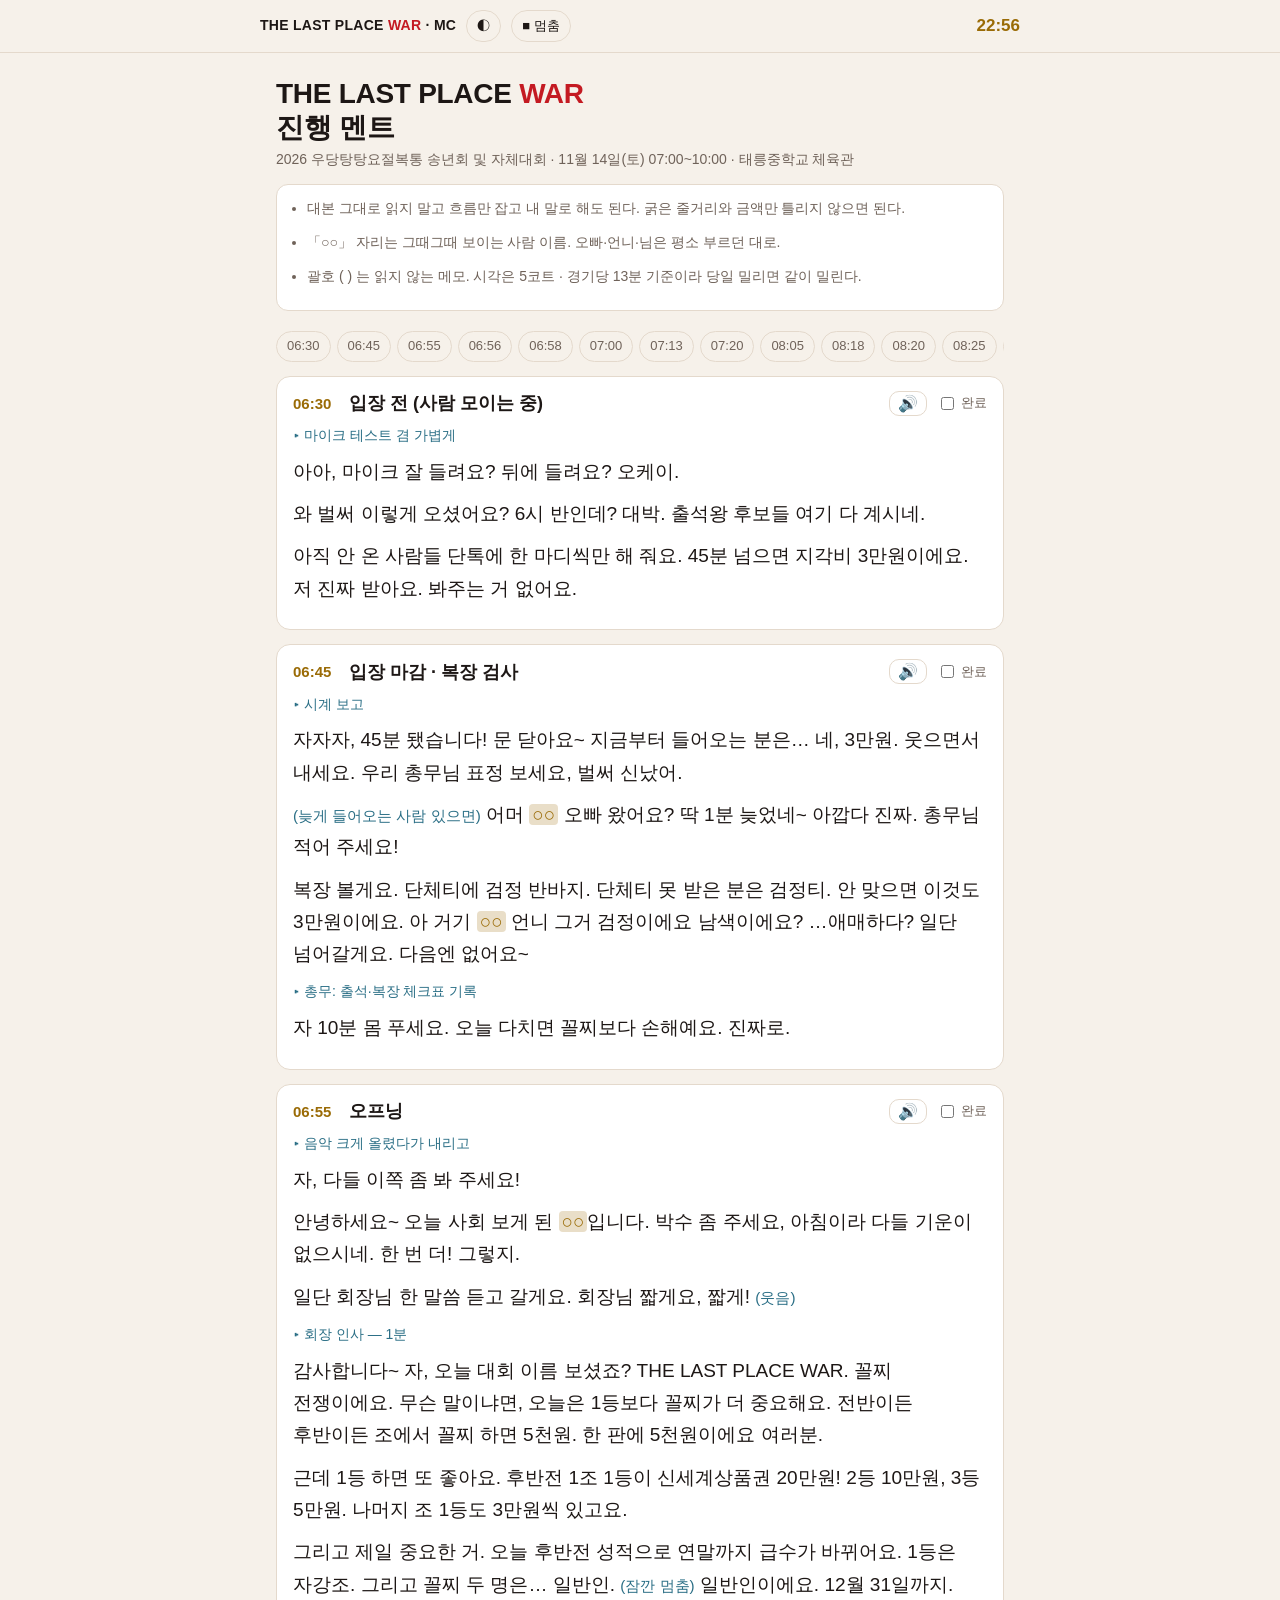
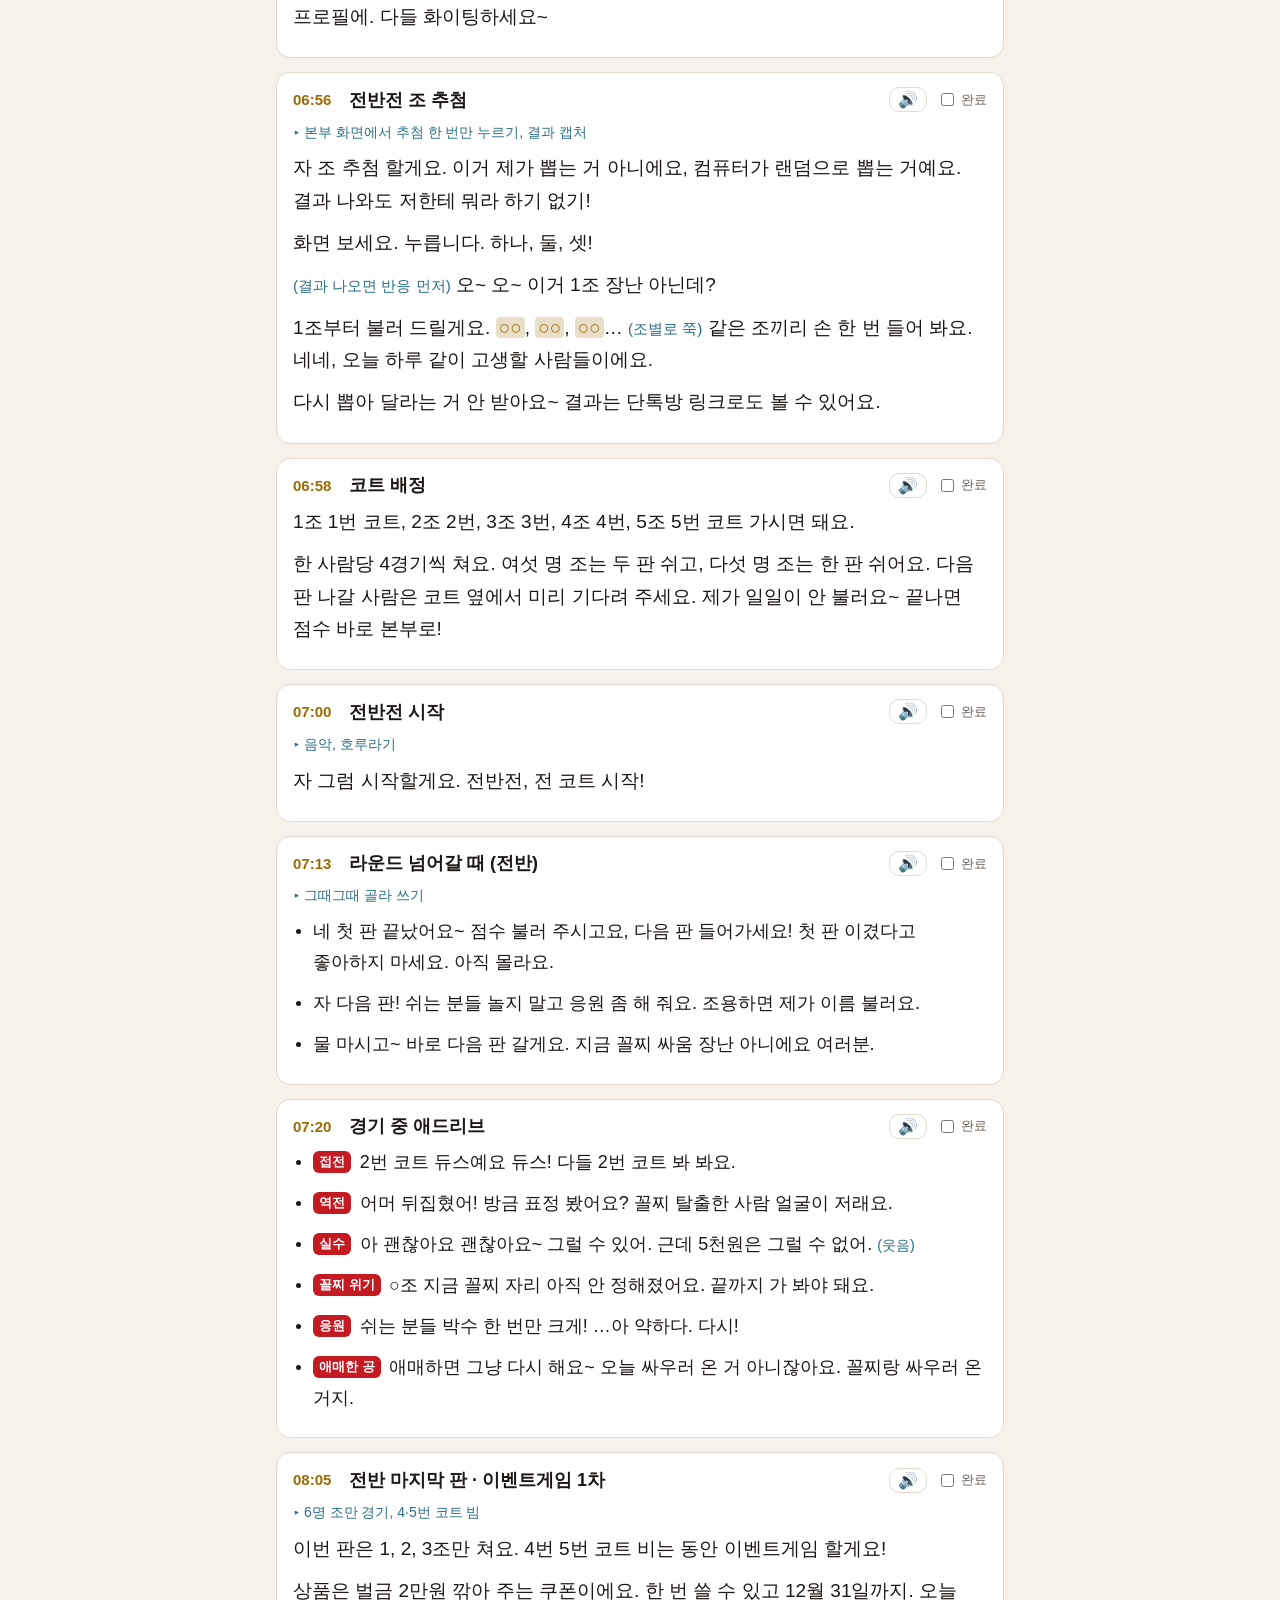
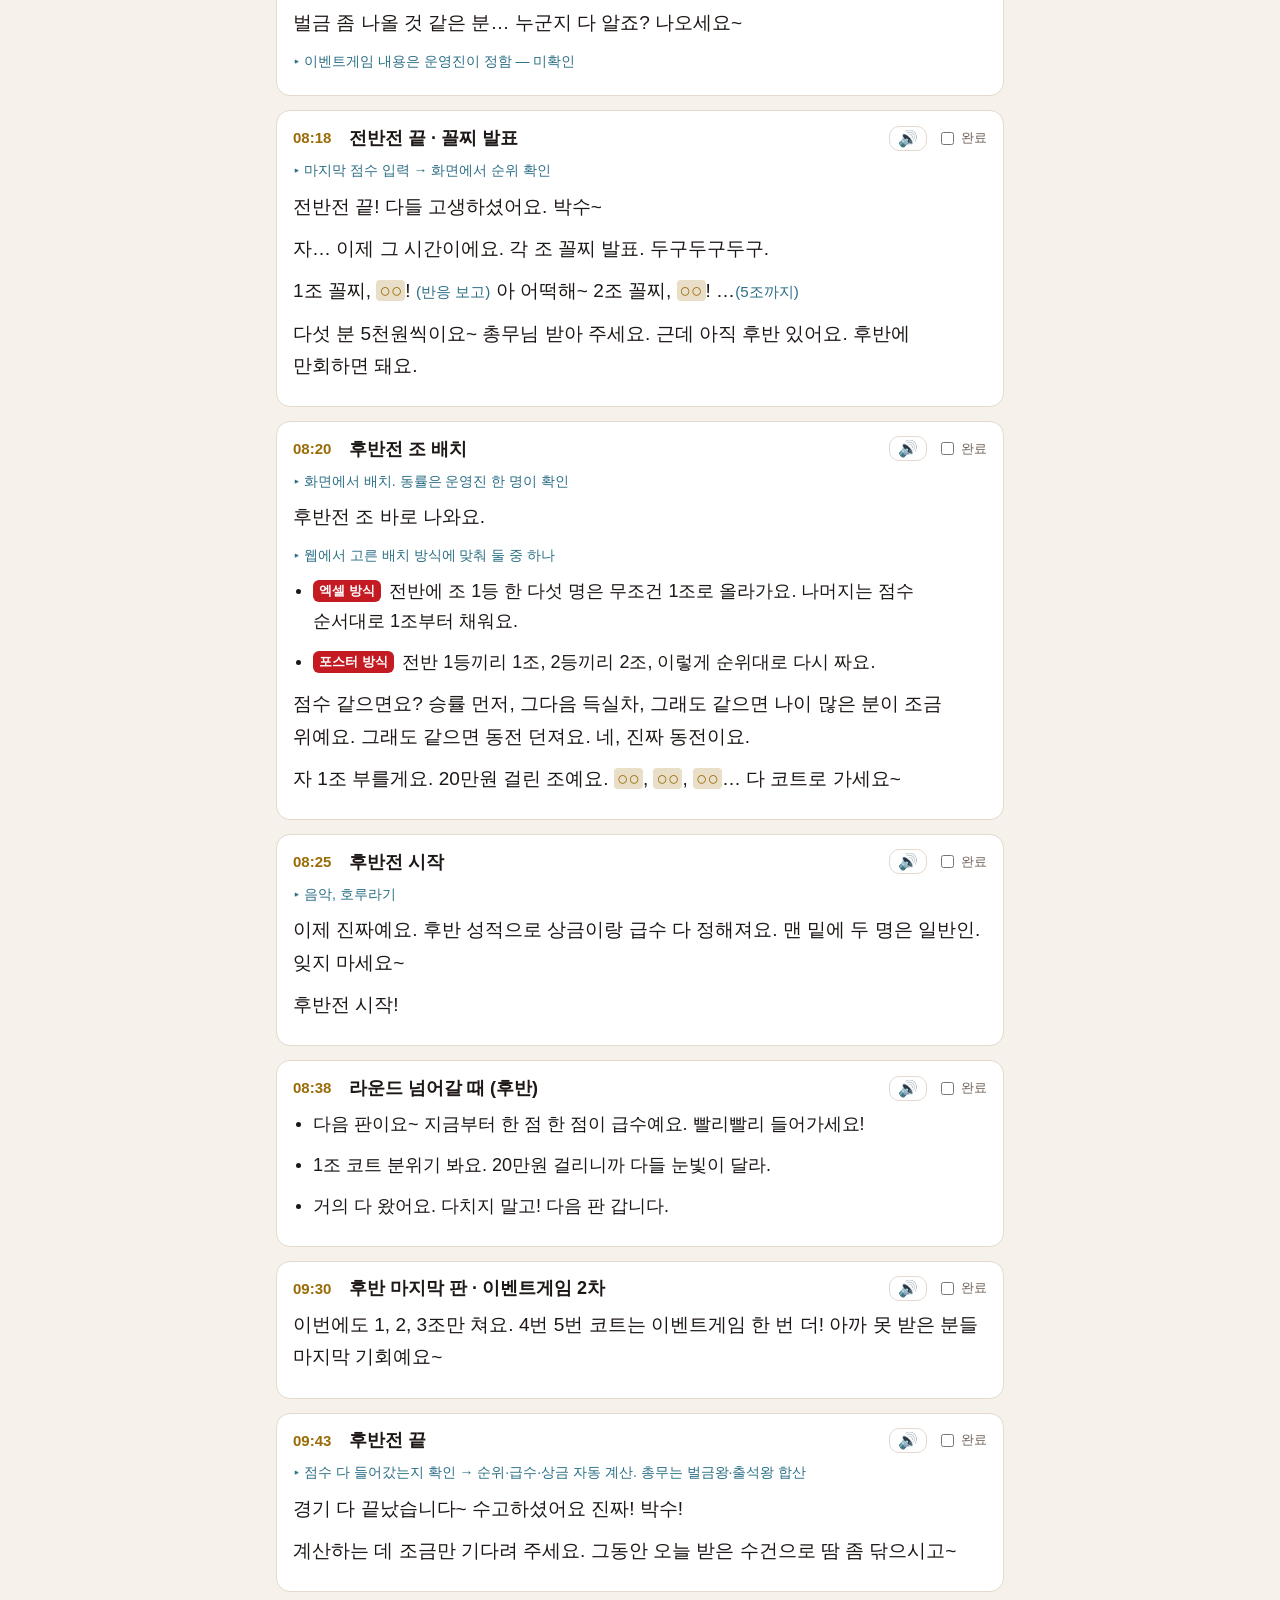
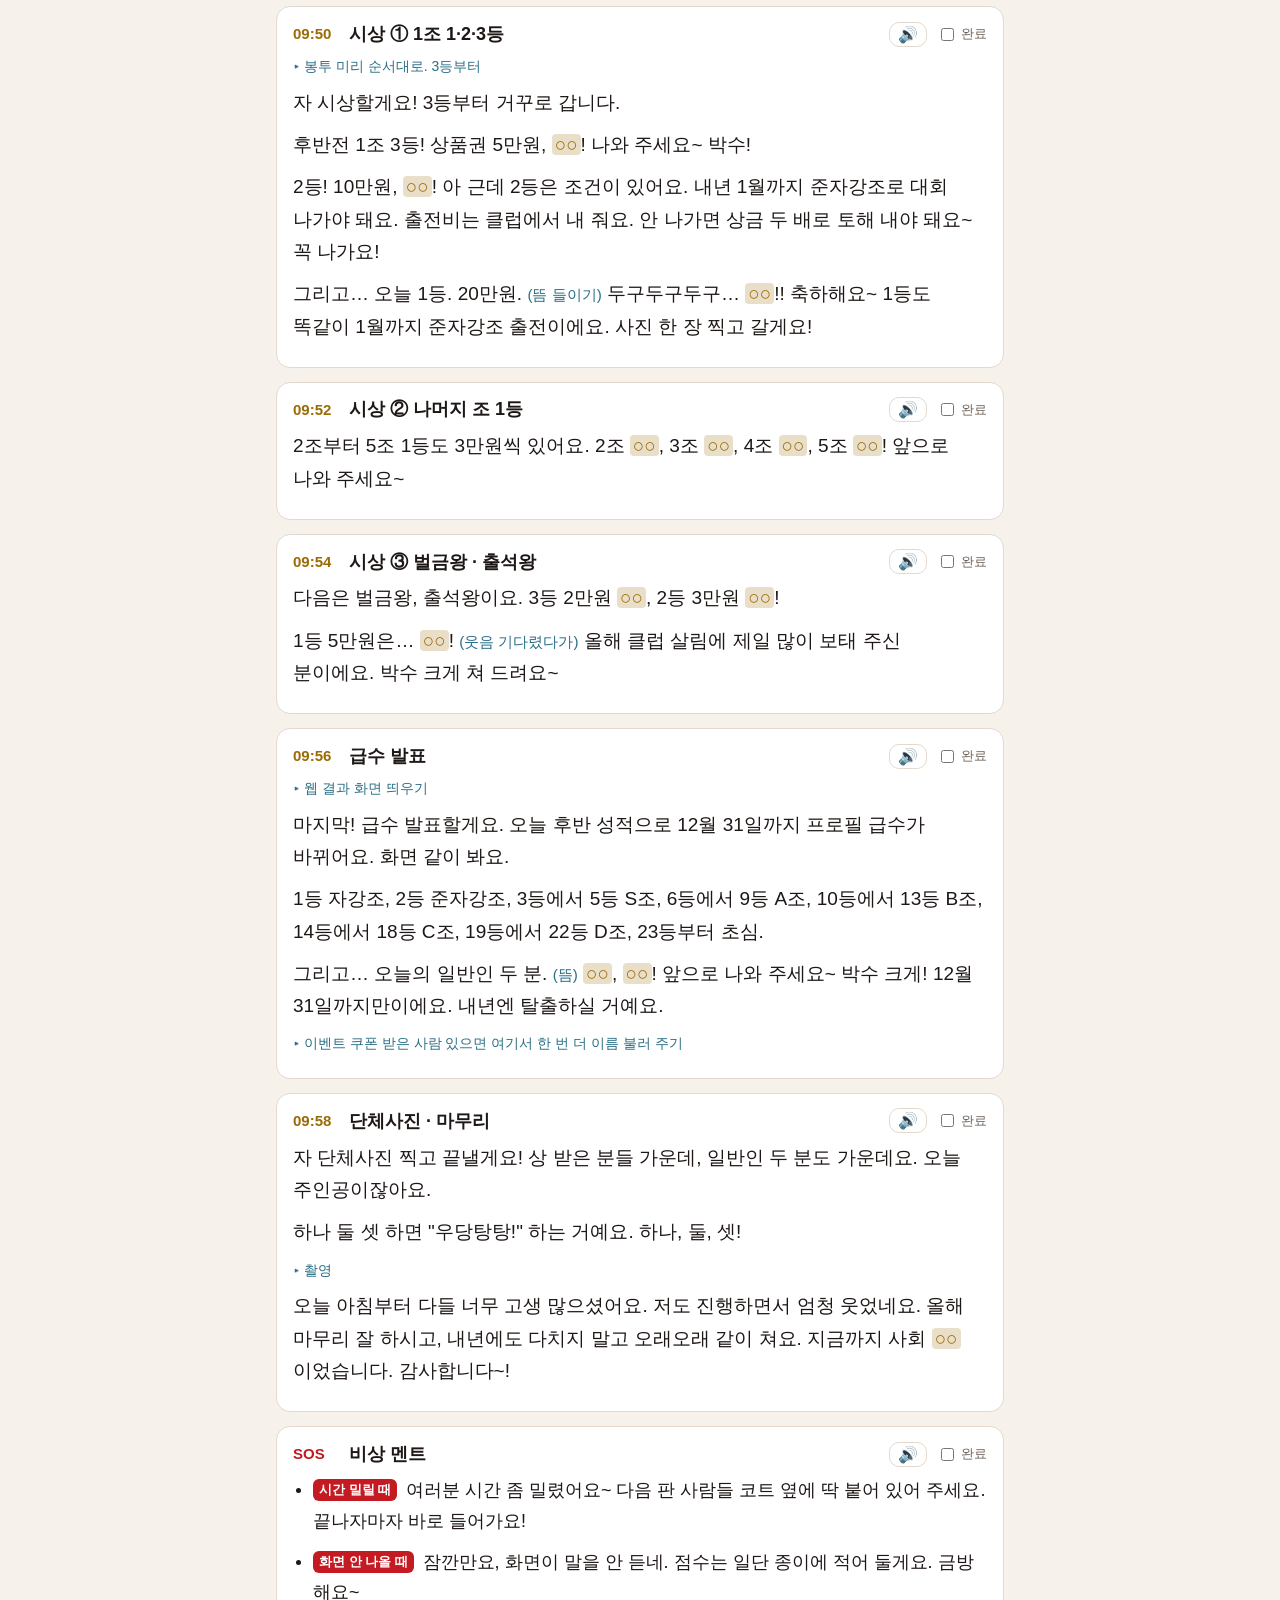
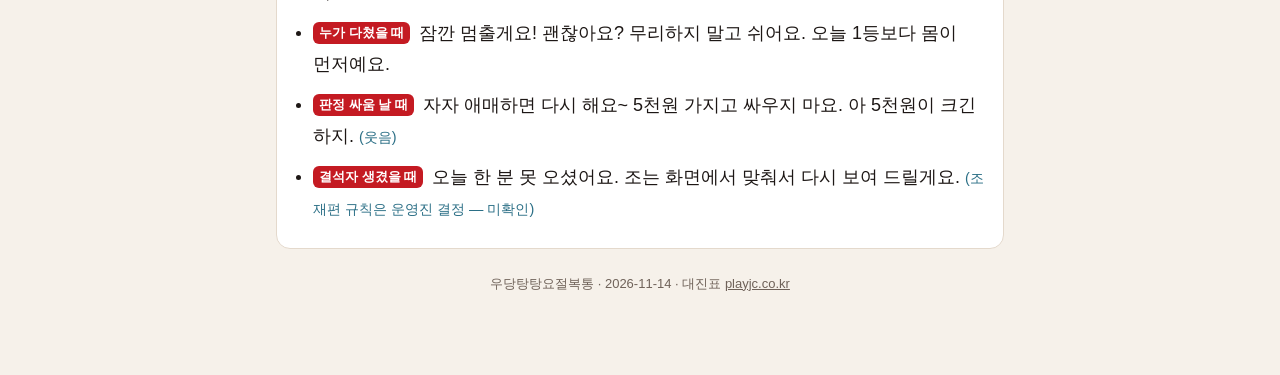
==== mc.html @ b11bac6f "MC 큐시트: 진행 멘트를 사람 말투로 전면 재작성 Co-Authored-By: Claude Opus 5.5 <noreply@anthropic.com>" ====
<!doctype html>
<html lang="ko"><head><meta charset="utf-8">
<meta name="viewport" content="width=device-width,initial-scale=1,viewport-fit=cover">
<meta name="robots" content="noindex,nofollow">
<title>MC 큐시트 · THE LAST PLACE WAR</title>
<link rel="icon" href="assets/favicon.png">
<style>
:root{--bg:#0d0b0b;--card:#181414;--line:#2c2424;--ink:#f4ece4;--muted:#a8998c;--red:#e0262f;--gold:#e8b649;--cue:#7fb6c9}
:root[data-theme="light"]{--bg:#f6f1ea;--card:#fff;--line:#e4d9cc;--ink:#1d1715;--muted:#6f6259;--red:#c41a22;--gold:#9a6b06;--cue:#2b6f86}
*{box-sizing:border-box}
html{-webkit-text-size-adjust:100%}
body{margin:0;background:var(--bg);color:var(--ink);font:17px/1.7 -apple-system,BlinkMacSystemFont,"Apple SD Gothic Neo","Noto Sans KR","Malgun Gothic",sans-serif;word-break:keep-all;overflow-wrap:anywhere}
.top{position:sticky;top:0;z-index:5;background:color-mix(in srgb,var(--bg) 92%,transparent);backdrop-filter:blur(8px);border-bottom:1px solid var(--line);padding:10px 16px}
.top .row{display:flex;align-items:center;gap:10px;max-width:760px;margin:0 auto}
.brand{font-weight:900;letter-spacing:.02em;font-size:14px;white-space:nowrap;overflow:hidden;text-overflow:ellipsis;min-width:0}
.brand b{color:var(--red)}
.clock{margin-left:auto;white-space:nowrap;flex:none;font-variant-numeric:tabular-nums;color:var(--gold);font-weight:700}
.top button{background:transparent;border:1px solid var(--line);color:var(--ink);border-radius:999px;padding:4px 10px;font:inherit;font-size:13px;cursor:pointer;white-space:nowrap;flex:none}
main{max-width:760px;margin:0 auto;padding:16px 16px 80px}
h1{font-size:28px;line-height:1.2;margin:8px 0 4px;letter-spacing:-.01em}
h1 em{font-style:normal;color:var(--red)}
.sub{color:var(--muted);margin:0 0 12px;font-size:14px}
.rules{margin:0 0 18px;padding:12px 14px 12px 30px;background:var(--card);border:1px solid var(--line);border-radius:12px;color:var(--muted);font-size:14px}
.toc{display:flex;gap:6px;overflow-x:auto;padding:2px 0 14px;scrollbar-width:none}
.toc a{flex:none;font-size:13px;color:var(--muted);border:1px solid var(--line);border-radius:999px;padding:3px 10px;text-decoration:none;font-variant-numeric:tabular-nums}
.toc a.now{color:#fff;background:var(--red);border-color:var(--red)}
.card{background:var(--card);border:1px solid var(--line);border-radius:14px;margin:0 0 14px;padding:14px 16px;scroll-margin-top:64px}
.card.now{border-color:var(--red);box-shadow:0 0 0 2px color-mix(in srgb,var(--red) 35%,transparent)}
.card.isdone{opacity:.5}
.card header{display:flex;align-items:center;gap:10px;flex-wrap:wrap}
.time{font-variant-numeric:tabular-nums;font-weight:800;color:var(--gold);font-size:15px;min-width:46px}
.time.sos{color:var(--red)}
.card h2{font-size:18px;margin:0;flex:1 1 180px;line-height:1.35}
.speak{background:transparent;border:1px solid var(--line);border-radius:10px;font-size:16px;padding:2px 8px;cursor:pointer;color:var(--ink)}
.speak.on{background:var(--red);border-color:var(--red)}
.done{font-size:13px;color:var(--muted);display:flex;align-items:center;gap:4px;cursor:pointer}
.body{margin-top:8px}
.say{font-size:19px;margin:0 0 10px}
.cue{color:var(--cue);font-size:14px;margin:0 0 8px}
.cue:before{content:"▸ "}
.dir{color:var(--cue);font-size:.8em}
.ph{background:color-mix(in srgb,var(--gold) 22%,transparent);color:var(--gold);border-radius:4px;padding:0 3px;font-weight:700}
ul{margin:0 0 6px;padding-left:20px}
li{margin:0 0 10px}
li .say{font-size:18px}
.tag{display:inline-block;font-size:13px;color:#fff;background:var(--red);border-radius:6px;padding:0 6px;margin-right:4px;vertical-align:2px}
footer{color:var(--muted);font-size:13px;text-align:center;margin-top:24px}
@media (prefers-color-scheme: light){:root:not([data-theme="dark"]){--bg:#f6f1ea;--card:#fff;--line:#e4d9cc;--ink:#1d1715;--muted:#6f6259;--red:#c41a22;--gold:#9a6b06;--cue:#2b6f86}}
@media print{.top,.speak,.done,.toc{display:none} body{background:#fff;color:#000} .card{break-inside:avoid;border-color:#ccc}}
</style></head>
<body>
<div class="top"><div class="row"><span class="brand">THE LAST PLACE <b>WAR</b> · MC</span><button id="theme" type="button" aria-label="밝게/어둡게">◐</button><button id="stop" type="button" aria-label="읽기 멈춤">■ 멈춤</button><span class="clock" id="clock">--:--</span></div></div>
<main>
<h1>THE LAST PLACE <em>WAR</em><br>진행 멘트</h1>
<p class="sub">2026 우당탕탕요절복통 송년회 및 자체대회 · 11월 14일(토) 07:00~10:00 · 태릉중학교 체육관</p>
<ul class="rules"><li>대본 그대로 읽지 말고 흐름만 잡고 내 말로 해도 된다. 굵은 줄거리와 금액만 틀리지 않으면 된다.</li>
<li>「○○」 자리는 그때그때 보이는 사람 이름. 오빠·언니·님은 평소 부르던 대로.</li>
<li>괄호 ( ) 는 읽지 않는 메모. 시각은 5코트 · 경기당 13분 기준이라 당일 밀리면 같이 밀린다.</li></ul>
<nav class="toc" id="toc"><a href="#c0" data-i="0">06:30</a><a href="#c1" data-i="1">06:45</a><a href="#c2" data-i="2">06:55</a><a href="#c3" data-i="3">06:56</a><a href="#c4" data-i="4">06:58</a><a href="#c5" data-i="5">07:00</a><a href="#c6" data-i="6">07:13</a><a href="#c7" data-i="7">07:20</a><a href="#c8" data-i="8">08:05</a><a href="#c9" data-i="9">08:18</a><a href="#c10" data-i="10">08:20</a><a href="#c11" data-i="11">08:25</a><a href="#c12" data-i="12">08:38</a><a href="#c13" data-i="13">09:30</a><a href="#c14" data-i="14">09:43</a><a href="#c15" data-i="15">09:50</a><a href="#c16" data-i="16">09:52</a><a href="#c17" data-i="17">09:54</a><a href="#c18" data-i="18">09:56</a><a href="#c19" data-i="19">09:58</a><a href="#c20" data-i="20">SOS</a></nav>
<section class="card" id="c0" data-time="06:30"><header><span class="time">06:30</span><h2>입장 전 (사람 모이는 중)</h2><button class="speak" data-i="0" aria-label="소리 내어 읽기">🔊</button><label class="done"><input type="checkbox" data-i="0">완료</label></header><div class="body"><p class="cue">마이크 테스트 겸 가볍게</p>
<p class="say">아아, 마이크 잘 들려요? 뒤에 들려요? 오케이.</p>
<p class="say">와 벌써 이렇게 오셨어요? 6시 반인데? 대박. 출석왕 후보들 여기 다 계시네.</p>
<p class="say">아직 안 온 사람들 단톡에 한 마디씩만 해 줘요. 45분 넘으면 지각비 3만원이에요. 저 진짜 받아요. 봐주는 거 없어요.</p></div></section><section class="card" id="c1" data-time="06:45"><header><span class="time">06:45</span><h2>입장 마감 · 복장 검사</h2><button class="speak" data-i="1" aria-label="소리 내어 읽기">🔊</button><label class="done"><input type="checkbox" data-i="1">완료</label></header><div class="body"><p class="cue">시계 보고</p>
<p class="say">자자자, 45분 됐습니다! 문 닫아요~ 지금부터 들어오는 분은… 네, 3만원. 웃으면서 내세요. 우리 총무님 표정 보세요, 벌써 신났어.</p>
<p class="say"><span class="dir">(늦게 들어오는 사람 있으면)</span> 어머 <span class="ph">○○</span> 오빠 왔어요? 딱 1분 늦었네~ 아깝다 진짜. 총무님 적어 주세요!</p>
<p class="say">복장 볼게요. 단체티에 검정 반바지. 단체티 못 받은 분은 검정티. 안 맞으면 이것도 3만원이에요. 아 거기 <span class="ph">○○</span> 언니 그거 검정이에요 남색이에요? …애매하다? 일단 넘어갈게요. 다음엔 없어요~</p>
<p class="cue">총무: 출석·복장 체크표 기록</p>
<p class="say">자 10분 몸 푸세요. 오늘 다치면 꼴찌보다 손해예요. 진짜로.</p></div></section><section class="card" id="c2" data-time="06:55"><header><span class="time">06:55</span><h2>오프닝</h2><button class="speak" data-i="2" aria-label="소리 내어 읽기">🔊</button><label class="done"><input type="checkbox" data-i="2">완료</label></header><div class="body"><p class="cue">음악 크게 올렸다가 내리고</p>
<p class="say">자, 다들 이쪽 좀 봐 주세요!</p>
<p class="say">안녕하세요~ 오늘 사회 보게 된 <span class="ph">○○</span>입니다. 박수 좀 주세요, 아침이라 다들 기운이 없으시네. 한 번 더! 그렇지.</p>
<p class="say">일단 회장님 한 말씀 듣고 갈게요. 회장님 짧게요, 짧게! <span class="dir">(웃음)</span></p>
<p class="cue">회장 인사 — 1분</p>
<p class="say">감사합니다~ 자, 오늘 대회 이름 보셨죠? THE LAST PLACE WAR. 꼴찌 전쟁이에요. 무슨 말이냐면, 오늘은 1등보다 꼴찌가 더 중요해요. 전반이든 후반이든 조에서 꼴찌 하면 5천원. 한 판에 5천원이에요 여러분.</p>
<p class="say">근데 1등 하면 또 좋아요. 후반전 1조 1등이 신세계상품권 20만원! 2등 10만원, 3등 5만원. 나머지 조 1등도 3만원씩 있고요.</p>
<p class="say">그리고 제일 중요한 거. 오늘 후반전 성적으로 연말까지 급수가 바뀌어요. 1등은 자강조. 그리고 꼴찌 두 명은… 일반인. <span class="dir">(잠깐 멈춤)</span> 일반인이에요. 12월 31일까지. 프로필에. 다들 화이팅하세요~</p></div></section><section class="card" id="c3" data-time="06:56"><header><span class="time">06:56</span><h2>전반전 조 추첨</h2><button class="speak" data-i="3" aria-label="소리 내어 읽기">🔊</button><label class="done"><input type="checkbox" data-i="3">완료</label></header><div class="body"><p class="cue">본부 화면에서 추첨 한 번만 누르기, 결과 캡처</p>
<p class="say">자 조 추첨 할게요. 이거 제가 뽑는 거 아니에요, 컴퓨터가 랜덤으로 뽑는 거예요. 결과 나와도 저한테 뭐라 하기 없기!</p>
<p class="say">화면 보세요. 누릅니다. 하나, 둘, 셋!</p>
<p class="say"><span class="dir">(결과 나오면 반응 먼저)</span> 오~ 오~ 이거 1조 장난 아닌데?</p>
<p class="say">1조부터 불러 드릴게요. <span class="ph">○○</span>, <span class="ph">○○</span>, <span class="ph">○○</span>… <span class="dir">(조별로 쭉)</span> 같은 조끼리 손 한 번 들어 봐요. 네네, 오늘 하루 같이 고생할 사람들이에요.</p>
<p class="say">다시 뽑아 달라는 거 안 받아요~ 결과는 단톡방 링크로도 볼 수 있어요.</p></div></section><section class="card" id="c4" data-time="06:58"><header><span class="time">06:58</span><h2>코트 배정</h2><button class="speak" data-i="4" aria-label="소리 내어 읽기">🔊</button><label class="done"><input type="checkbox" data-i="4">완료</label></header><div class="body"><p class="say">1조 1번 코트, 2조 2번, 3조 3번, 4조 4번, 5조 5번 코트 가시면 돼요.</p>
<p class="say">한 사람당 4경기씩 쳐요. 여섯 명 조는 두 판 쉬고, 다섯 명 조는 한 판 쉬어요. 다음 판 나갈 사람은 코트 옆에서 미리 기다려 주세요. 제가 일일이 안 불러요~ 끝나면 점수 바로 본부로!</p></div></section><section class="card" id="c5" data-time="07:00"><header><span class="time">07:00</span><h2>전반전 시작</h2><button class="speak" data-i="5" aria-label="소리 내어 읽기">🔊</button><label class="done"><input type="checkbox" data-i="5">완료</label></header><div class="body"><p class="cue">음악, 호루라기</p>
<p class="say">자 그럼 시작할게요. 전반전, 전 코트 시작!</p></div></section><section class="card" id="c6" data-time="07:13"><header><span class="time">07:13</span><h2>라운드 넘어갈 때 (전반)</h2><button class="speak" data-i="6" aria-label="소리 내어 읽기">🔊</button><label class="done"><input type="checkbox" data-i="6">완료</label></header><div class="body"><p class="cue">그때그때 골라 쓰기</p>
<ul>
<li><span class="say">네 첫 판 끝났어요~ 점수 불러 주시고요, 다음 판 들어가세요! 첫 판 이겼다고 좋아하지 마세요. 아직 몰라요.</span></li>
<li><span class="say">자 다음 판! 쉬는 분들 놀지 말고 응원 좀 해 줘요. 조용하면 제가 이름 불러요.</span></li>
<li><span class="say">물 마시고~ 바로 다음 판 갈게요. 지금 꼴찌 싸움 장난 아니에요 여러분.</span></li>
</ul></div></section><section class="card" id="c7" data-time="07:20"><header><span class="time">07:20</span><h2>경기 중 애드리브</h2><button class="speak" data-i="7" aria-label="소리 내어 읽기">🔊</button><label class="done"><input type="checkbox" data-i="7">완료</label></header><div class="body"><ul>
<li><b class="tag">접전</b> <span class="say">2번 코트 듀스예요 듀스! 다들 2번 코트 봐 봐요.</span></li>
<li><b class="tag">역전</b> <span class="say">어머 뒤집혔어! 방금 표정 봤어요? 꼴찌 탈출한 사람 얼굴이 저래요.</span></li>
<li><b class="tag">실수</b> <span class="say">아 괜찮아요 괜찮아요~ 그럴 수 있어. 근데 5천원은 그럴 수 없어. <span class="dir">(웃음)</span></span></li>
<li><b class="tag">꼴찌 위기</b> <span class="say">○조 지금 꼴찌 자리 아직 안 정해졌어요. 끝까지 가 봐야 돼요.</span></li>
<li><b class="tag">응원</b> <span class="say">쉬는 분들 박수 한 번만 크게! …아 약하다. 다시!</span></li>
<li><b class="tag">애매한 공</b> <span class="say">애매하면 그냥 다시 해요~ 오늘 싸우러 온 거 아니잖아요. 꼴찌랑 싸우러 온 거지.</span></li>
</ul></div></section><section class="card" id="c8" data-time="08:05"><header><span class="time">08:05</span><h2>전반 마지막 판 · 이벤트게임 1차</h2><button class="speak" data-i="8" aria-label="소리 내어 읽기">🔊</button><label class="done"><input type="checkbox" data-i="8">완료</label></header><div class="body"><p class="cue">6명 조만 경기, 4·5번 코트 빔</p>
<p class="say">이번 판은 1, 2, 3조만 쳐요. 4번 5번 코트 비는 동안 이벤트게임 할게요!</p>
<p class="say">상품은 벌금 2만원 깎아 주는 쿠폰이에요. 한 번 쓸 수 있고 12월 31일까지. 오늘 벌금 좀 나올 것 같은 분… 누군지 다 알죠? 나오세요~</p>
<p class="cue">이벤트게임 내용은 운영진이 정함 — 미확인</p></div></section><section class="card" id="c9" data-time="08:18"><header><span class="time">08:18</span><h2>전반전 끝 · 꼴찌 발표</h2><button class="speak" data-i="9" aria-label="소리 내어 읽기">🔊</button><label class="done"><input type="checkbox" data-i="9">완료</label></header><div class="body"><p class="cue">마지막 점수 입력 → 화면에서 순위 확인</p>
<p class="say">전반전 끝! 다들 고생하셨어요. 박수~</p>
<p class="say">자… 이제 그 시간이에요. 각 조 꼴찌 발표. 두구두구두구.</p>
<p class="say">1조 꼴찌, <span class="ph">○○</span>! <span class="dir">(반응 보고)</span> 아 어떡해~ 2조 꼴찌, <span class="ph">○○</span>! …<span class="dir">(5조까지)</span></p>
<p class="say">다섯 분 5천원씩이요~ 총무님 받아 주세요. 근데 아직 후반 있어요. 후반에 만회하면 돼요.</p></div></section><section class="card" id="c10" data-time="08:20"><header><span class="time">08:20</span><h2>후반전 조 배치</h2><button class="speak" data-i="10" aria-label="소리 내어 읽기">🔊</button><label class="done"><input type="checkbox" data-i="10">완료</label></header><div class="body"><p class="cue">화면에서 배치. 동률은 운영진 한 명이 확인</p>
<p class="say">후반전 조 바로 나와요.</p>
<p class="cue">웹에서 고른 배치 방식에 맞춰 둘 중 하나</p>
<ul>
<li><b class="tag">엑셀 방식</b> <span class="say">전반에 조 1등 한 다섯 명은 무조건 1조로 올라가요. 나머지는 점수 순서대로 1조부터 채워요.</span></li>
<li><b class="tag">포스터 방식</b> <span class="say">전반 1등끼리 1조, 2등끼리 2조, 이렇게 순위대로 다시 짜요.</span></li>
</ul>
<p class="say">점수 같으면요? 승률 먼저, 그다음 득실차, 그래도 같으면 나이 많은 분이 조금 위예요. 그래도 같으면 동전 던져요. 네, 진짜 동전이요.</p>
<p class="say">자 1조 부를게요. 20만원 걸린 조예요. <span class="ph">○○</span>, <span class="ph">○○</span>, <span class="ph">○○</span>… 다 코트로 가세요~</p></div></section><section class="card" id="c11" data-time="08:25"><header><span class="time">08:25</span><h2>후반전 시작</h2><button class="speak" data-i="11" aria-label="소리 내어 읽기">🔊</button><label class="done"><input type="checkbox" data-i="11">완료</label></header><div class="body"><p class="cue">음악, 호루라기</p>
<p class="say">이제 진짜예요. 후반 성적으로 상금이랑 급수 다 정해져요. 맨 밑에 두 명은 일반인. 잊지 마세요~</p>
<p class="say">후반전 시작!</p></div></section><section class="card" id="c12" data-time="08:38"><header><span class="time">08:38</span><h2>라운드 넘어갈 때 (후반)</h2><button class="speak" data-i="12" aria-label="소리 내어 읽기">🔊</button><label class="done"><input type="checkbox" data-i="12">완료</label></header><div class="body"><ul>
<li><span class="say">다음 판이요~ 지금부터 한 점 한 점이 급수예요. 빨리빨리 들어가세요!</span></li>
<li><span class="say">1조 코트 분위기 봐요. 20만원 걸리니까 다들 눈빛이 달라.</span></li>
<li><span class="say">거의 다 왔어요. 다치지 말고! 다음 판 갑니다.</span></li>
</ul></div></section><section class="card" id="c13" data-time="09:30"><header><span class="time">09:30</span><h2>후반 마지막 판 · 이벤트게임 2차</h2><button class="speak" data-i="13" aria-label="소리 내어 읽기">🔊</button><label class="done"><input type="checkbox" data-i="13">완료</label></header><div class="body"><p class="say">이번에도 1, 2, 3조만 쳐요. 4번 5번 코트는 이벤트게임 한 번 더! 아까 못 받은 분들 마지막 기회예요~</p></div></section><section class="card" id="c14" data-time="09:43"><header><span class="time">09:43</span><h2>후반전 끝</h2><button class="speak" data-i="14" aria-label="소리 내어 읽기">🔊</button><label class="done"><input type="checkbox" data-i="14">완료</label></header><div class="body"><p class="cue">점수 다 들어갔는지 확인 → 순위·급수·상금 자동 계산. 총무는 벌금왕·출석왕 합산</p>
<p class="say">경기 다 끝났습니다~ 수고하셨어요 진짜! 박수!</p>
<p class="say">계산하는 데 조금만 기다려 주세요. 그동안 오늘 받은 수건으로 땀 좀 닦으시고~</p></div></section><section class="card" id="c15" data-time="09:50"><header><span class="time">09:50</span><h2>시상 ① 1조 1·2·3등</h2><button class="speak" data-i="15" aria-label="소리 내어 읽기">🔊</button><label class="done"><input type="checkbox" data-i="15">완료</label></header><div class="body"><p class="cue">봉투 미리 순서대로. 3등부터</p>
<p class="say">자 시상할게요! 3등부터 거꾸로 갑니다.</p>
<p class="say">후반전 1조 3등! 상품권 5만원, <span class="ph">○○</span>! 나와 주세요~ 박수!</p>
<p class="say">2등! 10만원, <span class="ph">○○</span>! 아 근데 2등은 조건이 있어요. 내년 1월까지 준자강조로 대회 나가야 돼요. 출전비는 클럽에서 내 줘요. 안 나가면 상금 두 배로 토해 내야 돼요~ 꼭 나가요!</p>
<p class="say">그리고… 오늘 1등. 20만원. <span class="dir">(뜸 들이기)</span> 두구두구두구… <span class="ph">○○</span>!! 축하해요~ 1등도 똑같이 1월까지 준자강조 출전이에요. 사진 한 장 찍고 갈게요!</p></div></section><section class="card" id="c16" data-time="09:52"><header><span class="time">09:52</span><h2>시상 ② 나머지 조 1등</h2><button class="speak" data-i="16" aria-label="소리 내어 읽기">🔊</button><label class="done"><input type="checkbox" data-i="16">완료</label></header><div class="body"><p class="say">2조부터 5조 1등도 3만원씩 있어요. 2조 <span class="ph">○○</span>, 3조 <span class="ph">○○</span>, 4조 <span class="ph">○○</span>, 5조 <span class="ph">○○</span>! 앞으로 나와 주세요~</p></div></section><section class="card" id="c17" data-time="09:54"><header><span class="time">09:54</span><h2>시상 ③ 벌금왕 · 출석왕</h2><button class="speak" data-i="17" aria-label="소리 내어 읽기">🔊</button><label class="done"><input type="checkbox" data-i="17">완료</label></header><div class="body"><p class="say">다음은 벌금왕, 출석왕이요. 3등 2만원 <span class="ph">○○</span>, 2등 3만원 <span class="ph">○○</span>!</p>
<p class="say">1등 5만원은… <span class="ph">○○</span>! <span class="dir">(웃음 기다렸다가)</span> 올해 클럽 살림에 제일 많이 보태 주신 분이에요. 박수 크게 쳐 드려요~</p></div></section><section class="card" id="c18" data-time="09:56"><header><span class="time">09:56</span><h2>급수 발표</h2><button class="speak" data-i="18" aria-label="소리 내어 읽기">🔊</button><label class="done"><input type="checkbox" data-i="18">완료</label></header><div class="body"><p class="cue">웹 결과 화면 띄우기</p>
<p class="say">마지막! 급수 발표할게요. 오늘 후반 성적으로 12월 31일까지 프로필 급수가 바뀌어요. 화면 같이 봐요.</p>
<p class="say">1등 자강조, 2등 준자강조, 3등에서 5등 S조, 6등에서 9등 A조, 10등에서 13등 B조, 14등에서 18등 C조, 19등에서 22등 D조, 23등부터 초심.</p>
<p class="say">그리고… 오늘의 일반인 두 분. <span class="dir">(뜸)</span> <span class="ph">○○</span>, <span class="ph">○○</span>! 앞으로 나와 주세요~ 박수 크게! 12월 31일까지만이에요. 내년엔 탈출하실 거예요.</p>
<p class="cue">이벤트 쿠폰 받은 사람 있으면 여기서 한 번 더 이름 불러 주기</p></div></section><section class="card" id="c19" data-time="09:58"><header><span class="time">09:58</span><h2>단체사진 · 마무리</h2><button class="speak" data-i="19" aria-label="소리 내어 읽기">🔊</button><label class="done"><input type="checkbox" data-i="19">완료</label></header><div class="body"><p class="say">자 단체사진 찍고 끝낼게요! 상 받은 분들 가운데, 일반인 두 분도 가운데요. 오늘 주인공이잖아요.</p>
<p class="say">하나 둘 셋 하면 &quot;우당탕탕!&quot; 하는 거예요. 하나, 둘, 셋!</p>
<p class="cue">촬영</p>
<p class="say">오늘 아침부터 다들 너무 고생 많으셨어요. 저도 진행하면서 엄청 웃었네요. 올해 마무리 잘 하시고, 내년에도 다치지 말고 오래오래 같이 쳐요. 지금까지 사회 <span class="ph">○○</span>이었습니다. 감사합니다~!</p></div></section><section class="card" id="c20" data-time=""><header><span class="time sos">SOS</span><h2>비상 멘트</h2><button class="speak" data-i="20" aria-label="소리 내어 읽기">🔊</button><label class="done"><input type="checkbox" data-i="20">완료</label></header><div class="body"><ul>
<li><b class="tag">시간 밀릴 때</b> <span class="say">여러분 시간 좀 밀렸어요~ 다음 판 사람들 코트 옆에 딱 붙어 있어 주세요. 끝나자마자 바로 들어가요!</span></li>
<li><b class="tag">화면 안 나올 때</b> <span class="say">잠깐만요, 화면이 말을 안 듣네. 점수는 일단 종이에 적어 둘게요. 금방 해요~</span></li>
<li><b class="tag">누가 다쳤을 때</b> <span class="say">잠깐 멈출게요! 괜찮아요? 무리하지 말고 쉬어요. 오늘 1등보다 몸이 먼저예요.</span></li>
<li><b class="tag">판정 싸움 날 때</b> <span class="say">자자 애매하면 다시 해요~ 5천원 가지고 싸우지 마요. 아 5천원이 크긴 하지. <span class="dir">(웃음)</span></span></li>
<li><b class="tag">결석자 생겼을 때</b> <span class="say">오늘 한 분 못 오셨어요. 조는 화면에서 맞춰서 다시 보여 드릴게요. <span class="dir">(조 재편 규칙은 운영진 결정 — 미확인)</span></span></li>
</ul></div></section>
<footer>우당탕탕요절복통 · 2026-11-14 · 대진표 <a href="./" style="color:inherit">playjc.co.kr</a></footer>
</main>
<script>
(function(){
  var KEY='uddt_mc_done_v1', done={};
  try{ done=JSON.parse(localStorage.getItem(KEY)||'{}')||{}; }catch(e){ done={}; }
  function save(){ try{ localStorage.setItem(KEY, JSON.stringify(done)); }catch(e){} }
  var cards=[].slice.call(document.querySelectorAll('.card'));
  document.querySelectorAll('.done input').forEach(function(cb){
    var i=cb.dataset.i; cb.checked=!!done[i]; cards[i].classList.toggle('isdone', cb.checked);
    cb.addEventListener('change', function(){ done[i]=cb.checked; cards[i].classList.toggle('isdone', cb.checked); save(); });
  });
  // 지금 구간 강조: 대회 당일(11/14) 시각 기준, 그 외 날짜는 시각만 비교
  function mins(t){ var p=t.split(':'); return (+p[0])*60+(+p[1]); }
  var tocA=[].slice.call(document.querySelectorAll('#toc a'));
  function tick(){
    var d=new Date(), hh=('0'+d.getHours()).slice(-2), mm=('0'+d.getMinutes()).slice(-2);
    document.getElementById('clock').textContent=hh+':'+mm;
    var now=d.getHours()*60+d.getMinutes(), idx=-1;
    cards.forEach(function(c,i){ var t=c.dataset.time; if(t && mins(t)<=now) idx=i; });
    if(now<mins('06:20')||now>mins('10:30')) idx=-1;
    cards.forEach(function(c,i){ c.classList.toggle('now', i===idx); });
    tocA.forEach(function(a,i){ a.classList.toggle('now', i===idx); });
  }
  tick(); setInterval(tick, 20000);
  // 테마
  document.getElementById('theme').addEventListener('click', function(){
    var r=document.documentElement, cur=r.getAttribute('data-theme');
    var dark = cur ? cur==='dark' : !matchMedia('(prefers-color-scheme: light)').matches;
    r.setAttribute('data-theme', dark?'light':'dark');
  });
  // 소리 내어 읽기(브라우저 한국어 음성, 여성 음성 우선) — 연습용
  var synth=window.speechSynthesis, voice=null;
  function pick(){
    if(!synth) return; var vs=synth.getVoices().filter(function(v){ return /^ko/i.test(v.lang); });
    var pref=/yuna|sora|heami|sunhi|jimin|seoyeon|female|여성|google 한국/i;
    voice=vs.filter(function(v){ return pref.test(v.name); })[0]||vs[0]||null;
  }
  if(synth){ pick(); synth.onvoiceschanged=pick; }
  function stop(){ if(synth) synth.cancel(); document.querySelectorAll('.speak.on').forEach(function(b){ b.classList.remove('on'); }); }
  document.getElementById('stop').addEventListener('click', stop);
  document.querySelectorAll('.speak').forEach(function(b){
    b.addEventListener('click', function(){
      if(!synth){ alert('이 브라우저는 읽기 기능이 없습니다.'); return; }
      var on=b.classList.contains('on'); stop(); if(on) return;
      var card=cards[b.dataset.i], parts=[];
      card.querySelectorAll('.say').forEach(function(s){
        var c=s.cloneNode(true); c.querySelectorAll('.dir').forEach(function(x){ x.remove(); });
        parts.push(c.textContent.replace(/○(2,)/g,'누구').replace(/~/g,''));
      });
      var u=new SpeechSynthesisUtterance(parts.join(' ')); u.lang='ko-KR'; if(voice) u.voice=voice; u.rate=1.02; u.pitch=1.15;
      u.onend=function(){ b.classList.remove('on'); }; b.classList.add('on'); synth.speak(u);
    });
  });
})();
</script>
</body></html>
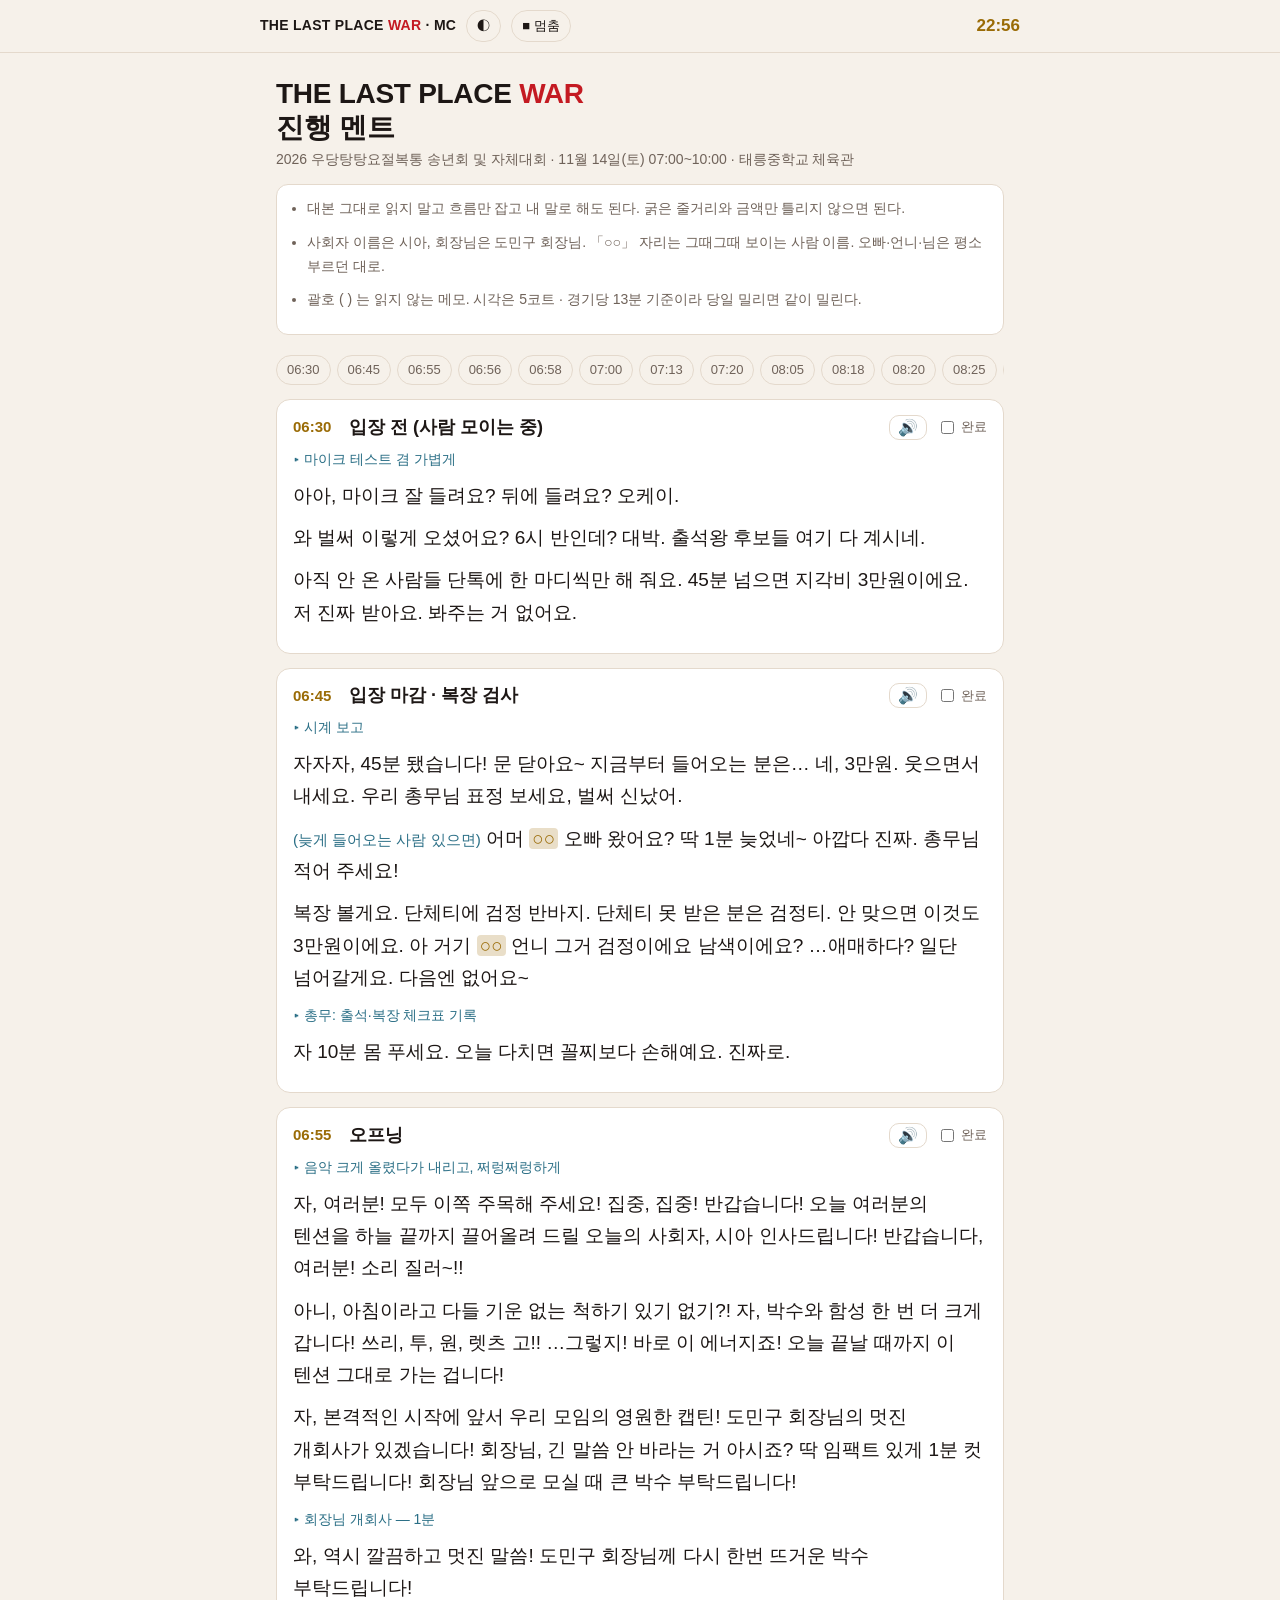
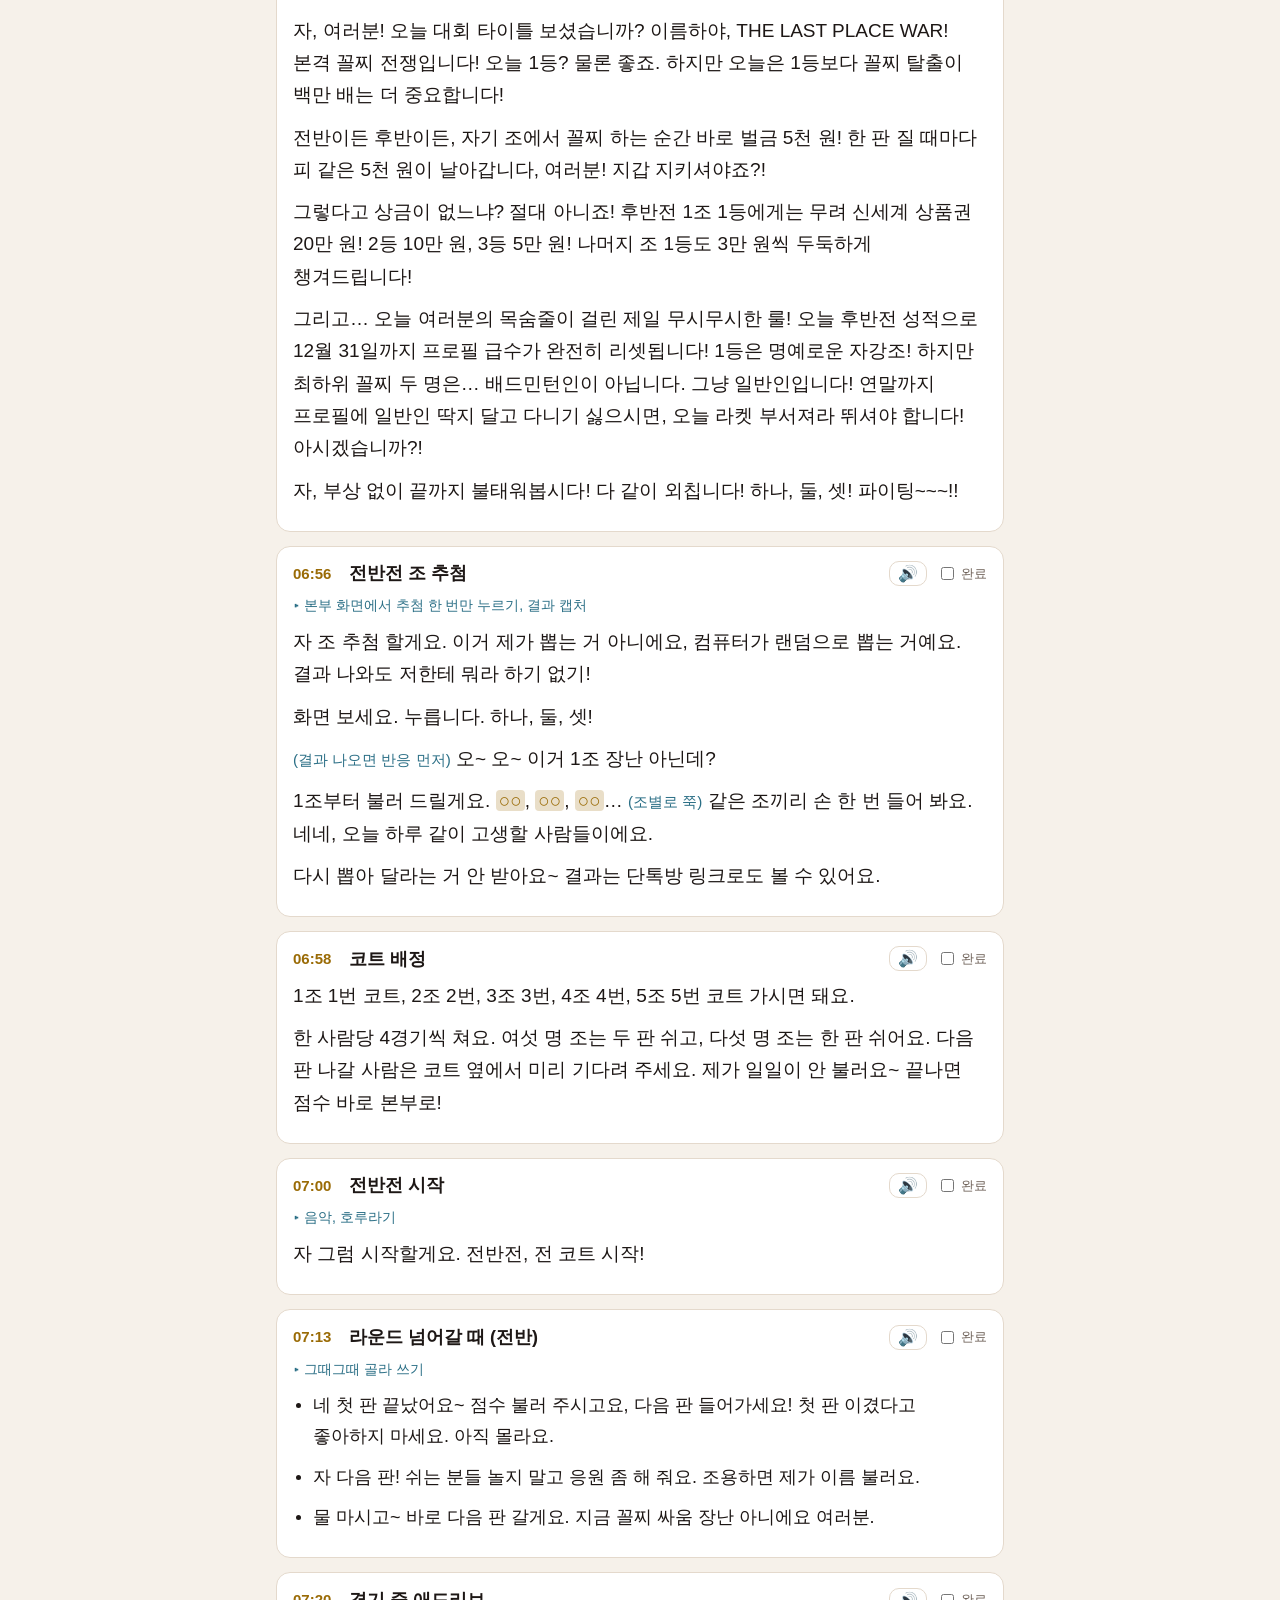
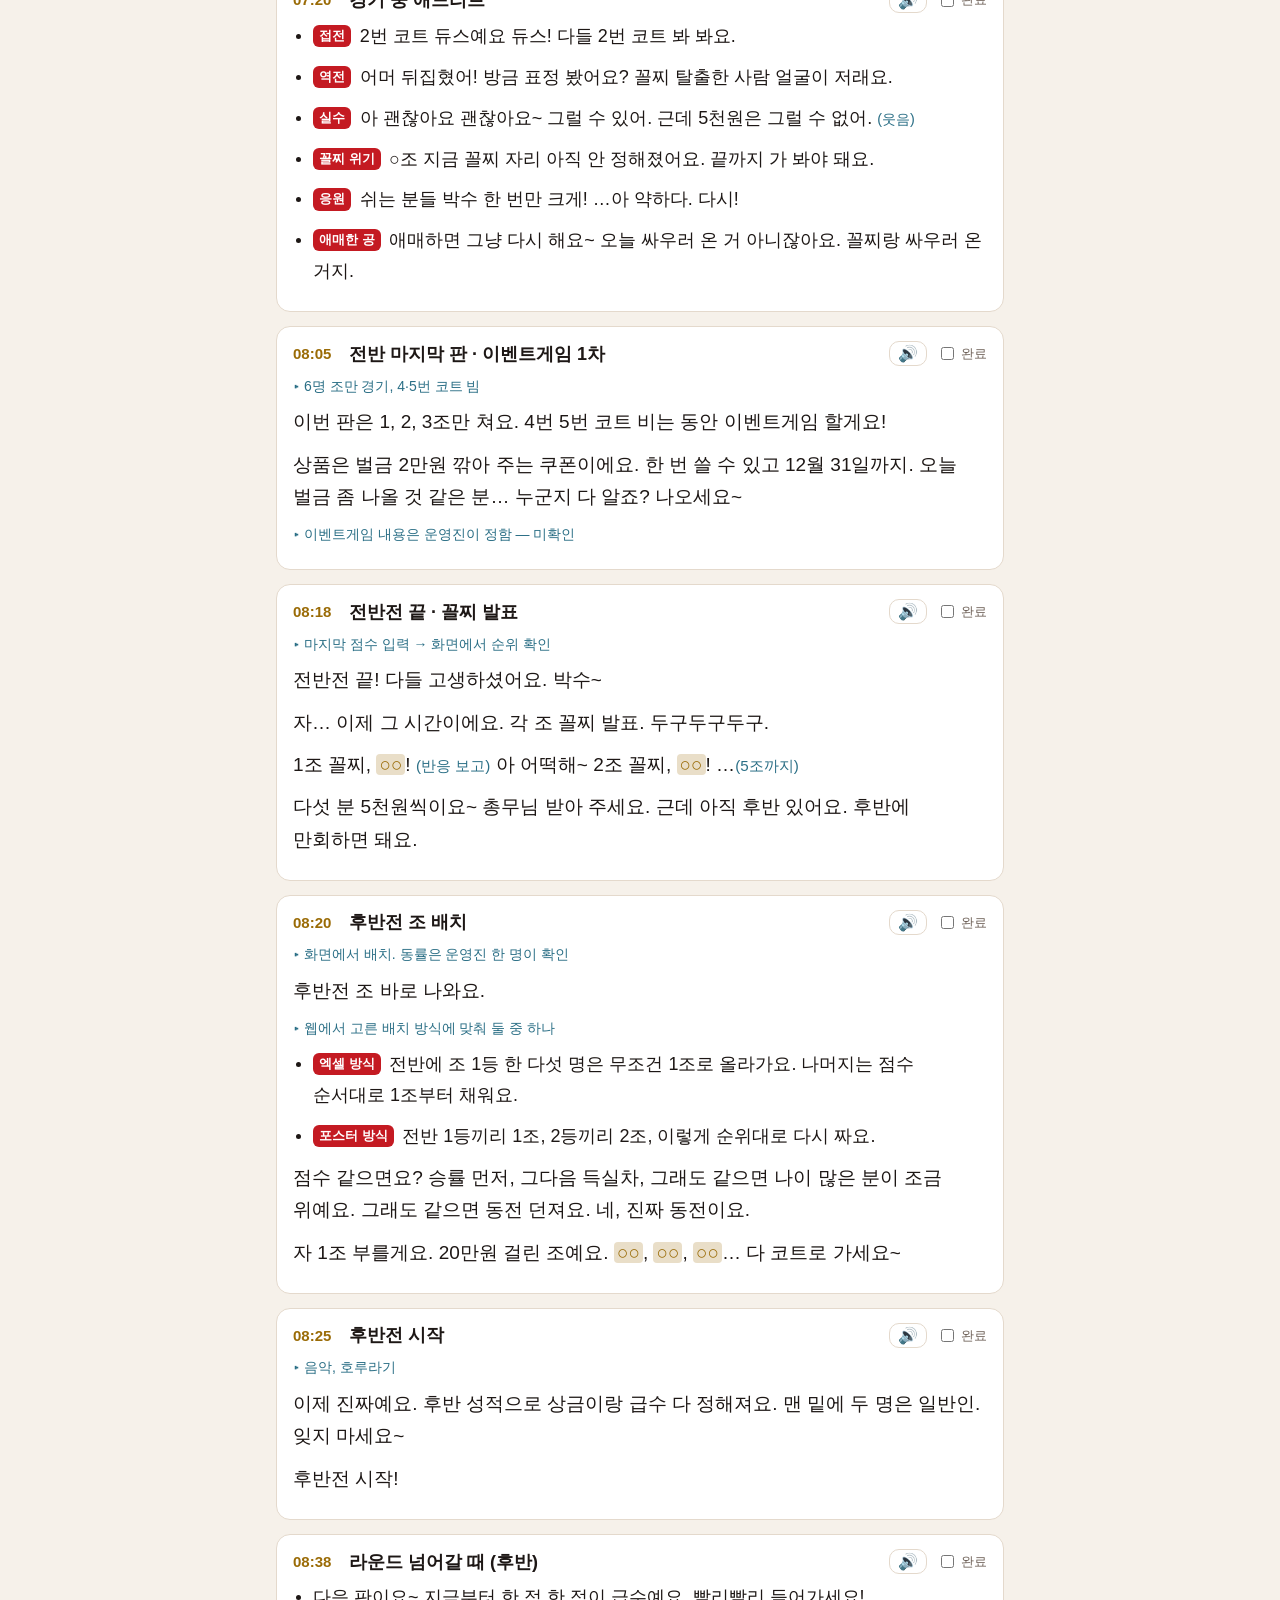
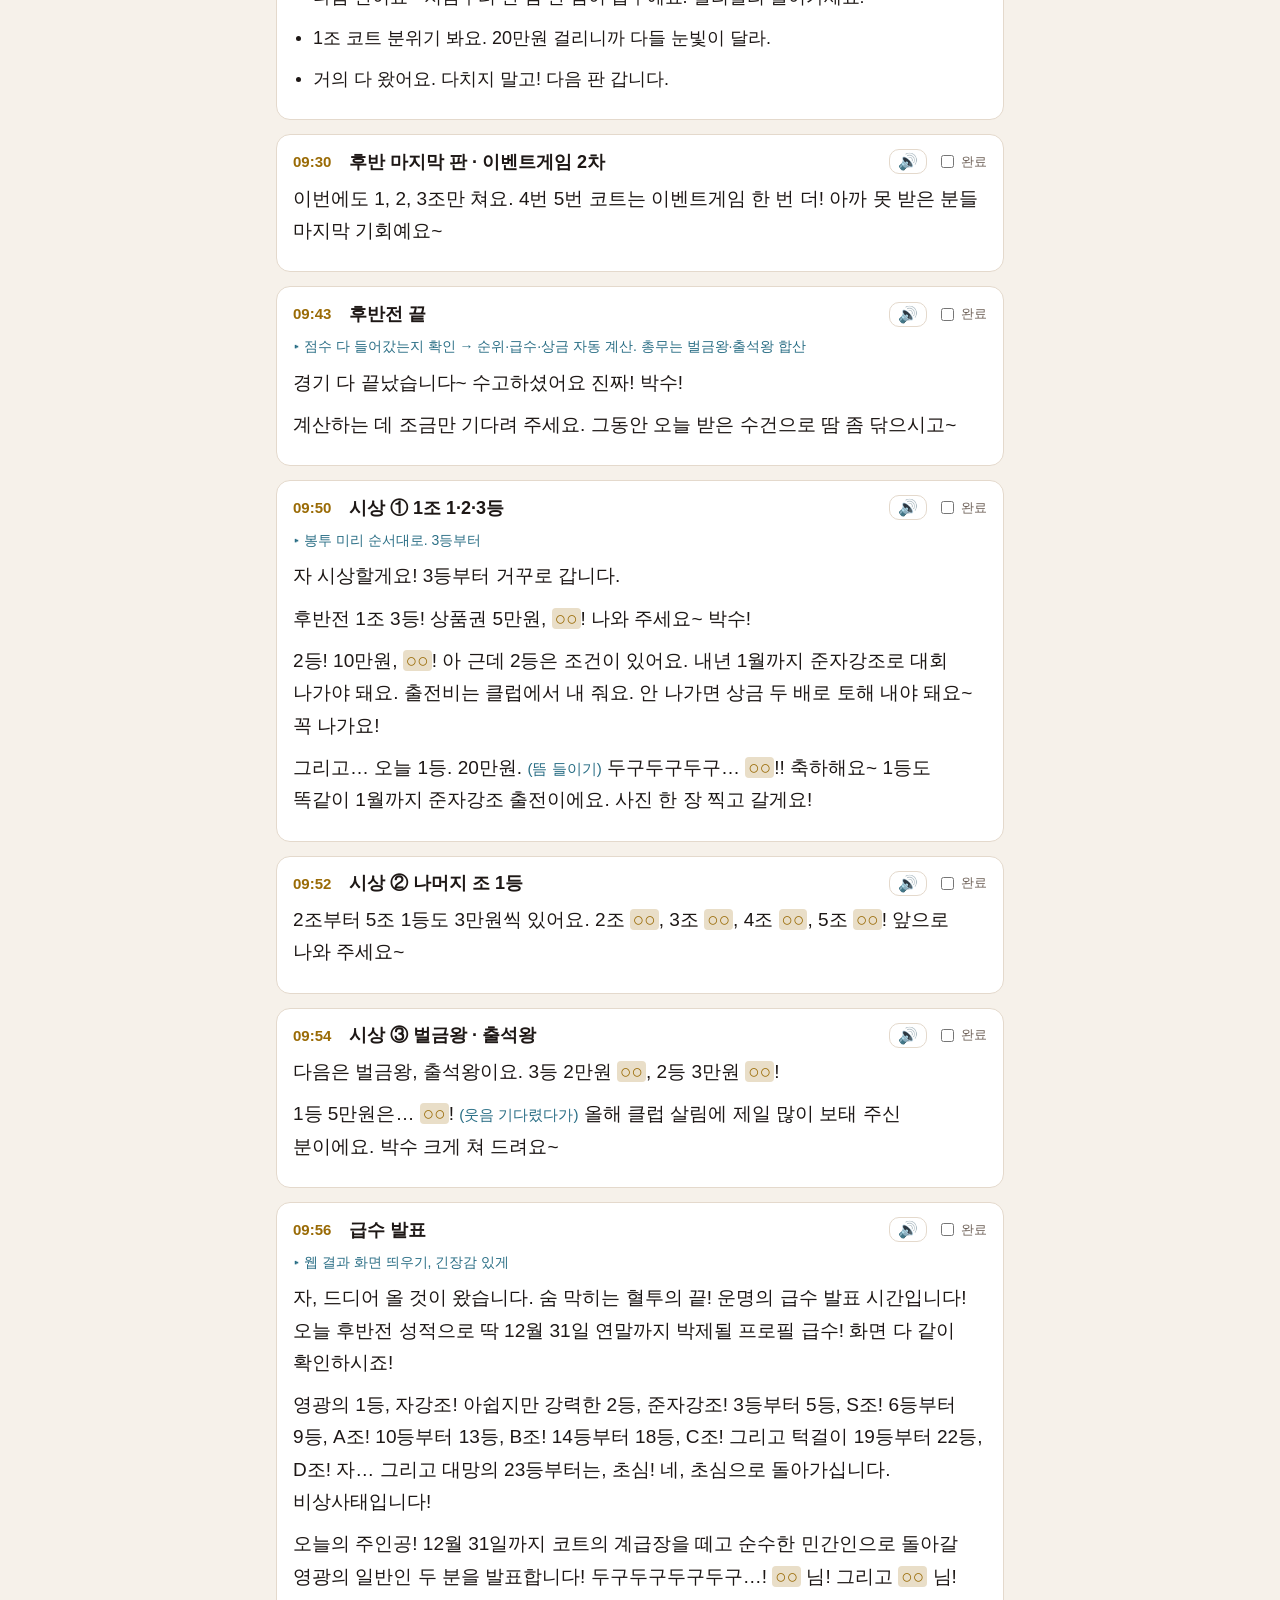
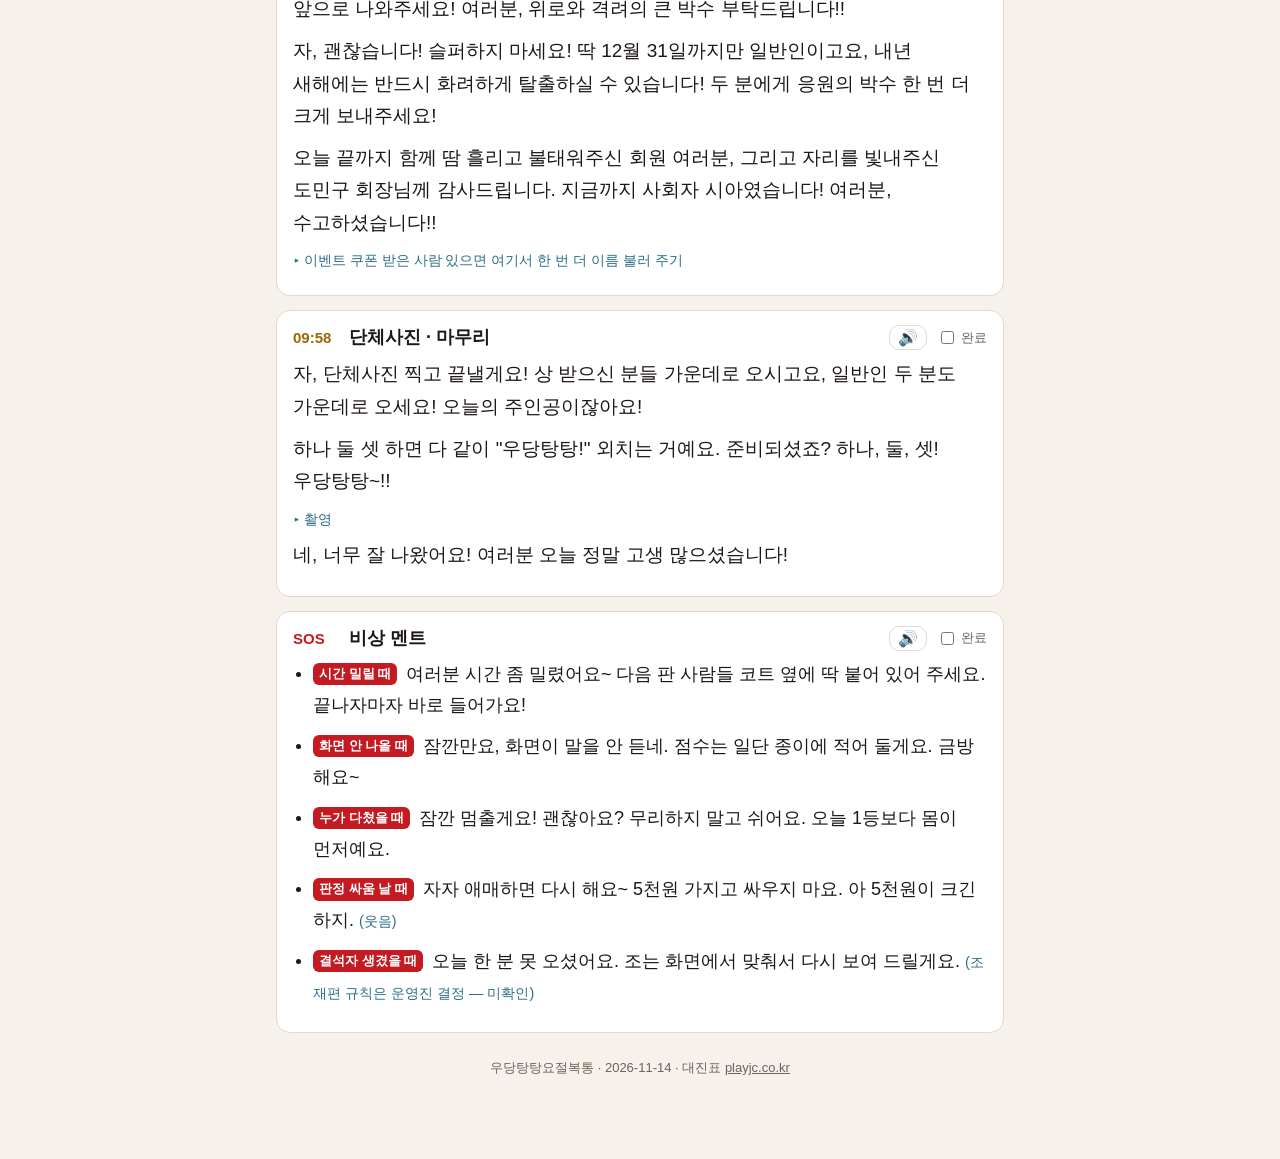
==== commit c95ab25b: "조별 대진표·세부 URL·AI MC 음성·「2. 조편성」 - 3·5 전반/후반전 기본 화면을 조별 대진표(조마다 경기 순서표 + 현재 순위·꼴찌 표시)로 변경 - 세부 URL: /" ====
--- a/mc.html
+++ b/mc.html
@@ -54,51 +54,54 @@
 <h1>THE LAST PLACE <em>WAR</em><br>진행 멘트</h1>
 <p class="sub">2026 우당탕탕요절복통 송년회 및 자체대회 · 11월 14일(토) 07:00~10:00 · 태릉중학교 체육관</p>
 <ul class="rules"><li>대본 그대로 읽지 말고 흐름만 잡고 내 말로 해도 된다. 굵은 줄거리와 금액만 틀리지 않으면 된다.</li>
-<li>「○○」 자리는 그때그때 보이는 사람 이름. 오빠·언니·님은 평소 부르던 대로.</li>
+<li>사회자 이름은 시아, 회장님은 도민구 회장님. 「○○」 자리는 그때그때 보이는 사람 이름. 오빠·언니·님은 평소 부르던 대로.</li>
 <li>괄호 ( ) 는 읽지 않는 메모. 시각은 5코트 · 경기당 13분 기준이라 당일 밀리면 같이 밀린다.</li></ul>
 <nav class="toc" id="toc"><a href="#c0" data-i="0">06:30</a><a href="#c1" data-i="1">06:45</a><a href="#c2" data-i="2">06:55</a><a href="#c3" data-i="3">06:56</a><a href="#c4" data-i="4">06:58</a><a href="#c5" data-i="5">07:00</a><a href="#c6" data-i="6">07:13</a><a href="#c7" data-i="7">07:20</a><a href="#c8" data-i="8">08:05</a><a href="#c9" data-i="9">08:18</a><a href="#c10" data-i="10">08:20</a><a href="#c11" data-i="11">08:25</a><a href="#c12" data-i="12">08:38</a><a href="#c13" data-i="13">09:30</a><a href="#c14" data-i="14">09:43</a><a href="#c15" data-i="15">09:50</a><a href="#c16" data-i="16">09:52</a><a href="#c17" data-i="17">09:54</a><a href="#c18" data-i="18">09:56</a><a href="#c19" data-i="19">09:58</a><a href="#c20" data-i="20">SOS</a></nav>
-<section class="card" id="c0" data-time="06:30"><header><span class="time">06:30</span><h2>입장 전 (사람 모이는 중)</h2><button class="speak" data-i="0" aria-label="소리 내어 읽기">🔊</button><label class="done"><input type="checkbox" data-i="0">완료</label></header><div class="body"><p class="cue">마이크 테스트 겸 가볍게</p>
+<section class="card" id="c0" data-time="06:30"><header><span class="time">06:30</span><h2>입장 전 (사람 모이는 중)</h2><button class="speak" data-i="0" data-audio="audio/01.mp3" aria-label="음성 듣기">🔊</button><label class="done"><input type="checkbox" data-i="0">완료</label></header><div class="body"><p class="cue">마이크 테스트 겸 가볍게</p>
 <p class="say">아아, 마이크 잘 들려요? 뒤에 들려요? 오케이.</p>
 <p class="say">와 벌써 이렇게 오셨어요? 6시 반인데? 대박. 출석왕 후보들 여기 다 계시네.</p>
-<p class="say">아직 안 온 사람들 단톡에 한 마디씩만 해 줘요. 45분 넘으면 지각비 3만원이에요. 저 진짜 받아요. 봐주는 거 없어요.</p></div></section><section class="card" id="c1" data-time="06:45"><header><span class="time">06:45</span><h2>입장 마감 · 복장 검사</h2><button class="speak" data-i="1" aria-label="소리 내어 읽기">🔊</button><label class="done"><input type="checkbox" data-i="1">완료</label></header><div class="body"><p class="cue">시계 보고</p>
+<p class="say">아직 안 온 사람들 단톡에 한 마디씩만 해 줘요. 45분 넘으면 지각비 3만원이에요. 저 진짜 받아요. 봐주는 거 없어요.</p></div></section><section class="card" id="c1" data-time="06:45"><header><span class="time">06:45</span><h2>입장 마감 · 복장 검사</h2><button class="speak" data-i="1" data-audio="audio/02.mp3" aria-label="음성 듣기">🔊</button><label class="done"><input type="checkbox" data-i="1">완료</label></header><div class="body"><p class="cue">시계 보고</p>
 <p class="say">자자자, 45분 됐습니다! 문 닫아요~ 지금부터 들어오는 분은… 네, 3만원. 웃으면서 내세요. 우리 총무님 표정 보세요, 벌써 신났어.</p>
 <p class="say"><span class="dir">(늦게 들어오는 사람 있으면)</span> 어머 <span class="ph">○○</span> 오빠 왔어요? 딱 1분 늦었네~ 아깝다 진짜. 총무님 적어 주세요!</p>
 <p class="say">복장 볼게요. 단체티에 검정 반바지. 단체티 못 받은 분은 검정티. 안 맞으면 이것도 3만원이에요. 아 거기 <span class="ph">○○</span> 언니 그거 검정이에요 남색이에요? …애매하다? 일단 넘어갈게요. 다음엔 없어요~</p>
 <p class="cue">총무: 출석·복장 체크표 기록</p>
-<p class="say">자 10분 몸 푸세요. 오늘 다치면 꼴찌보다 손해예요. 진짜로.</p></div></section><section class="card" id="c2" data-time="06:55"><header><span class="time">06:55</span><h2>오프닝</h2><button class="speak" data-i="2" aria-label="소리 내어 읽기">🔊</button><label class="done"><input type="checkbox" data-i="2">완료</label></header><div class="body"><p class="cue">음악 크게 올렸다가 내리고</p>
-<p class="say">자, 다들 이쪽 좀 봐 주세요!</p>
-<p class="say">안녕하세요~ 오늘 사회 보게 된 <span class="ph">○○</span>입니다. 박수 좀 주세요, 아침이라 다들 기운이 없으시네. 한 번 더! 그렇지.</p>
-<p class="say">일단 회장님 한 말씀 듣고 갈게요. 회장님 짧게요, 짧게! <span class="dir">(웃음)</span></p>
-<p class="cue">회장 인사 — 1분</p>
-<p class="say">감사합니다~ 자, 오늘 대회 이름 보셨죠? THE LAST PLACE WAR. 꼴찌 전쟁이에요. 무슨 말이냐면, 오늘은 1등보다 꼴찌가 더 중요해요. 전반이든 후반이든 조에서 꼴찌 하면 5천원. 한 판에 5천원이에요 여러분.</p>
-<p class="say">근데 1등 하면 또 좋아요. 후반전 1조 1등이 신세계상품권 20만원! 2등 10만원, 3등 5만원. 나머지 조 1등도 3만원씩 있고요.</p>
-<p class="say">그리고 제일 중요한 거. 오늘 후반전 성적으로 연말까지 급수가 바뀌어요. 1등은 자강조. 그리고 꼴찌 두 명은… 일반인. <span class="dir">(잠깐 멈춤)</span> 일반인이에요. 12월 31일까지. 프로필에. 다들 화이팅하세요~</p></div></section><section class="card" id="c3" data-time="06:56"><header><span class="time">06:56</span><h2>전반전 조 추첨</h2><button class="speak" data-i="3" aria-label="소리 내어 읽기">🔊</button><label class="done"><input type="checkbox" data-i="3">완료</label></header><div class="body"><p class="cue">본부 화면에서 추첨 한 번만 누르기, 결과 캡처</p>
+<p class="say">자 10분 몸 푸세요. 오늘 다치면 꼴찌보다 손해예요. 진짜로.</p></div></section><section class="card" id="c2" data-time="06:55"><header><span class="time">06:55</span><h2>오프닝</h2><button class="speak" data-i="2" data-audio="audio/03.mp3" aria-label="음성 듣기">🔊</button><label class="done"><input type="checkbox" data-i="2">완료</label></header><div class="body"><p class="cue">음악 크게 올렸다가 내리고, 쩌렁쩌렁하게</p>
+<p class="say">자, 여러분! 모두 이쪽 주목해 주세요! 집중, 집중! 반갑습니다! 오늘 여러분의 텐션을 하늘 끝까지 끌어올려 드릴 오늘의 사회자, 시아 인사드립니다! 반갑습니다, 여러분! 소리 질러~!!</p>
+<p class="say">아니, 아침이라고 다들 기운 없는 척하기 있기 없기?! 자, 박수와 함성 한 번 더 크게 갑니다! 쓰리, 투, 원, 렛츠 고!! …그렇지! 바로 이 에너지죠! 오늘 끝날 때까지 이 텐션 그대로 가는 겁니다!</p>
+<p class="say">자, 본격적인 시작에 앞서 우리 모임의 영원한 캡틴! 도민구 회장님의 멋진 개회사가 있겠습니다! 회장님, 긴 말씀 안 바라는 거 아시죠? 딱 임팩트 있게 1분 컷 부탁드립니다! 회장님 앞으로 모실 때 큰 박수 부탁드립니다!</p>
+<p class="cue">회장님 개회사 — 1분</p>
+<p class="say">와, 역시 깔끔하고 멋진 말씀! 도민구 회장님께 다시 한번 뜨거운 박수 부탁드립니다!</p>
+<p class="say">자, 여러분! 오늘 대회 타이틀 보셨습니까? 이름하야, THE LAST PLACE WAR! 본격 꼴찌 전쟁입니다! 오늘 1등? 물론 좋죠. 하지만 오늘은 1등보다 꼴찌 탈출이 백만 배는 더 중요합니다!</p>
+<p class="say">전반이든 후반이든, 자기 조에서 꼴찌 하는 순간 바로 벌금 5천 원! 한 판 질 때마다 피 같은 5천 원이 날아갑니다, 여러분! 지갑 지키셔야죠?!</p>
+<p class="say">그렇다고 상금이 없느냐? 절대 아니죠! 후반전 1조 1등에게는 무려 신세계 상품권 20만 원! 2등 10만 원, 3등 5만 원! 나머지 조 1등도 3만 원씩 두둑하게 챙겨드립니다!</p>
+<p class="say">그리고… 오늘 여러분의 목숨줄이 걸린 제일 무시무시한 룰! 오늘 후반전 성적으로 12월 31일까지 프로필 급수가 완전히 리셋됩니다! 1등은 명예로운 자강조! 하지만 최하위 꼴찌 두 명은… 배드민턴인이 아닙니다. 그냥 일반인입니다! 연말까지 프로필에 일반인 딱지 달고 다니기 싫으시면, 오늘 라켓 부서져라 뛰셔야 합니다! 아시겠습니까?!</p>
+<p class="say">자, 부상 없이 끝까지 불태워봅시다! 다 같이 외칩니다! 하나, 둘, 셋! 파이팅~~~!!</p></div></section><section class="card" id="c3" data-time="06:56"><header><span class="time">06:56</span><h2>전반전 조 추첨</h2><button class="speak" data-i="3" data-audio="audio/04.mp3" aria-label="음성 듣기">🔊</button><label class="done"><input type="checkbox" data-i="3">완료</label></header><div class="body"><p class="cue">본부 화면에서 추첨 한 번만 누르기, 결과 캡처</p>
 <p class="say">자 조 추첨 할게요. 이거 제가 뽑는 거 아니에요, 컴퓨터가 랜덤으로 뽑는 거예요. 결과 나와도 저한테 뭐라 하기 없기!</p>
 <p class="say">화면 보세요. 누릅니다. 하나, 둘, 셋!</p>
 <p class="say"><span class="dir">(결과 나오면 반응 먼저)</span> 오~ 오~ 이거 1조 장난 아닌데?</p>
 <p class="say">1조부터 불러 드릴게요. <span class="ph">○○</span>, <span class="ph">○○</span>, <span class="ph">○○</span>… <span class="dir">(조별로 쭉)</span> 같은 조끼리 손 한 번 들어 봐요. 네네, 오늘 하루 같이 고생할 사람들이에요.</p>
-<p class="say">다시 뽑아 달라는 거 안 받아요~ 결과는 단톡방 링크로도 볼 수 있어요.</p></div></section><section class="card" id="c4" data-time="06:58"><header><span class="time">06:58</span><h2>코트 배정</h2><button class="speak" data-i="4" aria-label="소리 내어 읽기">🔊</button><label class="done"><input type="checkbox" data-i="4">완료</label></header><div class="body"><p class="say">1조 1번 코트, 2조 2번, 3조 3번, 4조 4번, 5조 5번 코트 가시면 돼요.</p>
-<p class="say">한 사람당 4경기씩 쳐요. 여섯 명 조는 두 판 쉬고, 다섯 명 조는 한 판 쉬어요. 다음 판 나갈 사람은 코트 옆에서 미리 기다려 주세요. 제가 일일이 안 불러요~ 끝나면 점수 바로 본부로!</p></div></section><section class="card" id="c5" data-time="07:00"><header><span class="time">07:00</span><h2>전반전 시작</h2><button class="speak" data-i="5" aria-label="소리 내어 읽기">🔊</button><label class="done"><input type="checkbox" data-i="5">완료</label></header><div class="body"><p class="cue">음악, 호루라기</p>
-<p class="say">자 그럼 시작할게요. 전반전, 전 코트 시작!</p></div></section><section class="card" id="c6" data-time="07:13"><header><span class="time">07:13</span><h2>라운드 넘어갈 때 (전반)</h2><button class="speak" data-i="6" aria-label="소리 내어 읽기">🔊</button><label class="done"><input type="checkbox" data-i="6">완료</label></header><div class="body"><p class="cue">그때그때 골라 쓰기</p>
+<p class="say">다시 뽑아 달라는 거 안 받아요~ 결과는 단톡방 링크로도 볼 수 있어요.</p></div></section><section class="card" id="c4" data-time="06:58"><header><span class="time">06:58</span><h2>코트 배정</h2><button class="speak" data-i="4" data-audio="audio/05.mp3" aria-label="음성 듣기">🔊</button><label class="done"><input type="checkbox" data-i="4">완료</label></header><div class="body"><p class="say">1조 1번 코트, 2조 2번, 3조 3번, 4조 4번, 5조 5번 코트 가시면 돼요.</p>
+<p class="say">한 사람당 4경기씩 쳐요. 여섯 명 조는 두 판 쉬고, 다섯 명 조는 한 판 쉬어요. 다음 판 나갈 사람은 코트 옆에서 미리 기다려 주세요. 제가 일일이 안 불러요~ 끝나면 점수 바로 본부로!</p></div></section><section class="card" id="c5" data-time="07:00"><header><span class="time">07:00</span><h2>전반전 시작</h2><button class="speak" data-i="5" data-audio="audio/06.mp3" aria-label="음성 듣기">🔊</button><label class="done"><input type="checkbox" data-i="5">완료</label></header><div class="body"><p class="cue">음악, 호루라기</p>
+<p class="say">자 그럼 시작할게요. 전반전, 전 코트 시작!</p></div></section><section class="card" id="c6" data-time="07:13"><header><span class="time">07:13</span><h2>라운드 넘어갈 때 (전반)</h2><button class="speak" data-i="6" data-audio="audio/07.mp3" aria-label="음성 듣기">🔊</button><label class="done"><input type="checkbox" data-i="6">완료</label></header><div class="body"><p class="cue">그때그때 골라 쓰기</p>
 <ul>
 <li><span class="say">네 첫 판 끝났어요~ 점수 불러 주시고요, 다음 판 들어가세요! 첫 판 이겼다고 좋아하지 마세요. 아직 몰라요.</span></li>
 <li><span class="say">자 다음 판! 쉬는 분들 놀지 말고 응원 좀 해 줘요. 조용하면 제가 이름 불러요.</span></li>
 <li><span class="say">물 마시고~ 바로 다음 판 갈게요. 지금 꼴찌 싸움 장난 아니에요 여러분.</span></li>
-</ul></div></section><section class="card" id="c7" data-time="07:20"><header><span class="time">07:20</span><h2>경기 중 애드리브</h2><button class="speak" data-i="7" aria-label="소리 내어 읽기">🔊</button><label class="done"><input type="checkbox" data-i="7">완료</label></header><div class="body"><ul>
+</ul></div></section><section class="card" id="c7" data-time="07:20"><header><span class="time">07:20</span><h2>경기 중 애드리브</h2><button class="speak" data-i="7" data-audio="audio/08.mp3" aria-label="음성 듣기">🔊</button><label class="done"><input type="checkbox" data-i="7">완료</label></header><div class="body"><ul>
 <li><b class="tag">접전</b> <span class="say">2번 코트 듀스예요 듀스! 다들 2번 코트 봐 봐요.</span></li>
 <li><b class="tag">역전</b> <span class="say">어머 뒤집혔어! 방금 표정 봤어요? 꼴찌 탈출한 사람 얼굴이 저래요.</span></li>
 <li><b class="tag">실수</b> <span class="say">아 괜찮아요 괜찮아요~ 그럴 수 있어. 근데 5천원은 그럴 수 없어. <span class="dir">(웃음)</span></span></li>
 <li><b class="tag">꼴찌 위기</b> <span class="say">○조 지금 꼴찌 자리 아직 안 정해졌어요. 끝까지 가 봐야 돼요.</span></li>
 <li><b class="tag">응원</b> <span class="say">쉬는 분들 박수 한 번만 크게! …아 약하다. 다시!</span></li>
 <li><b class="tag">애매한 공</b> <span class="say">애매하면 그냥 다시 해요~ 오늘 싸우러 온 거 아니잖아요. 꼴찌랑 싸우러 온 거지.</span></li>
-</ul></div></section><section class="card" id="c8" data-time="08:05"><header><span class="time">08:05</span><h2>전반 마지막 판 · 이벤트게임 1차</h2><button class="speak" data-i="8" aria-label="소리 내어 읽기">🔊</button><label class="done"><input type="checkbox" data-i="8">완료</label></header><div class="body"><p class="cue">6명 조만 경기, 4·5번 코트 빔</p>
+</ul></div></section><section class="card" id="c8" data-time="08:05"><header><span class="time">08:05</span><h2>전반 마지막 판 · 이벤트게임 1차</h2><button class="speak" data-i="8" data-audio="audio/09.mp3" aria-label="음성 듣기">🔊</button><label class="done"><input type="checkbox" data-i="8">완료</label></header><div class="body"><p class="cue">6명 조만 경기, 4·5번 코트 빔</p>
 <p class="say">이번 판은 1, 2, 3조만 쳐요. 4번 5번 코트 비는 동안 이벤트게임 할게요!</p>
 <p class="say">상품은 벌금 2만원 깎아 주는 쿠폰이에요. 한 번 쓸 수 있고 12월 31일까지. 오늘 벌금 좀 나올 것 같은 분… 누군지 다 알죠? 나오세요~</p>
-<p class="cue">이벤트게임 내용은 운영진이 정함 — 미확인</p></div></section><section class="card" id="c9" data-time="08:18"><header><span class="time">08:18</span><h2>전반전 끝 · 꼴찌 발표</h2><button class="speak" data-i="9" aria-label="소리 내어 읽기">🔊</button><label class="done"><input type="checkbox" data-i="9">완료</label></header><div class="body"><p class="cue">마지막 점수 입력 → 화면에서 순위 확인</p>
+<p class="cue">이벤트게임 내용은 운영진이 정함 — 미확인</p></div></section><section class="card" id="c9" data-time="08:18"><header><span class="time">08:18</span><h2>전반전 끝 · 꼴찌 발표</h2><button class="speak" data-i="9" data-audio="audio/10.mp3" aria-label="음성 듣기">🔊</button><label class="done"><input type="checkbox" data-i="9">완료</label></header><div class="body"><p class="cue">마지막 점수 입력 → 화면에서 순위 확인</p>
 <p class="say">전반전 끝! 다들 고생하셨어요. 박수~</p>
 <p class="say">자… 이제 그 시간이에요. 각 조 꼴찌 발표. 두구두구두구.</p>
 <p class="say">1조 꼴찌, <span class="ph">○○</span>! <span class="dir">(반응 보고)</span> 아 어떡해~ 2조 꼴찌, <span class="ph">○○</span>! …<span class="dir">(5조까지)</span></p>
-<p class="say">다섯 분 5천원씩이요~ 총무님 받아 주세요. 근데 아직 후반 있어요. 후반에 만회하면 돼요.</p></div></section><section class="card" id="c10" data-time="08:20"><header><span class="time">08:20</span><h2>후반전 조 배치</h2><button class="speak" data-i="10" aria-label="소리 내어 읽기">🔊</button><label class="done"><input type="checkbox" data-i="10">완료</label></header><div class="body"><p class="cue">화면에서 배치. 동률은 운영진 한 명이 확인</p>
+<p class="say">다섯 분 5천원씩이요~ 총무님 받아 주세요. 근데 아직 후반 있어요. 후반에 만회하면 돼요.</p></div></section><section class="card" id="c10" data-time="08:20"><header><span class="time">08:20</span><h2>후반전 조 배치</h2><button class="speak" data-i="10" data-audio="audio/11.mp3" aria-label="음성 듣기">🔊</button><label class="done"><input type="checkbox" data-i="10">완료</label></header><div class="body"><p class="cue">화면에서 배치. 동률은 운영진 한 명이 확인</p>
 <p class="say">후반전 조 바로 나와요.</p>
 <p class="cue">웹에서 고른 배치 방식에 맞춰 둘 중 하나</p>
 <ul>
@@ -106,27 +109,29 @@
 <li><b class="tag">포스터 방식</b> <span class="say">전반 1등끼리 1조, 2등끼리 2조, 이렇게 순위대로 다시 짜요.</span></li>
 </ul>
 <p class="say">점수 같으면요? 승률 먼저, 그다음 득실차, 그래도 같으면 나이 많은 분이 조금 위예요. 그래도 같으면 동전 던져요. 네, 진짜 동전이요.</p>
-<p class="say">자 1조 부를게요. 20만원 걸린 조예요. <span class="ph">○○</span>, <span class="ph">○○</span>, <span class="ph">○○</span>… 다 코트로 가세요~</p></div></section><section class="card" id="c11" data-time="08:25"><header><span class="time">08:25</span><h2>후반전 시작</h2><button class="speak" data-i="11" aria-label="소리 내어 읽기">🔊</button><label class="done"><input type="checkbox" data-i="11">완료</label></header><div class="body"><p class="cue">음악, 호루라기</p>
+<p class="say">자 1조 부를게요. 20만원 걸린 조예요. <span class="ph">○○</span>, <span class="ph">○○</span>, <span class="ph">○○</span>… 다 코트로 가세요~</p></div></section><section class="card" id="c11" data-time="08:25"><header><span class="time">08:25</span><h2>후반전 시작</h2><button class="speak" data-i="11" data-audio="audio/12.mp3" aria-label="음성 듣기">🔊</button><label class="done"><input type="checkbox" data-i="11">완료</label></header><div class="body"><p class="cue">음악, 호루라기</p>
 <p class="say">이제 진짜예요. 후반 성적으로 상금이랑 급수 다 정해져요. 맨 밑에 두 명은 일반인. 잊지 마세요~</p>
-<p class="say">후반전 시작!</p></div></section><section class="card" id="c12" data-time="08:38"><header><span class="time">08:38</span><h2>라운드 넘어갈 때 (후반)</h2><button class="speak" data-i="12" aria-label="소리 내어 읽기">🔊</button><label class="done"><input type="checkbox" data-i="12">완료</label></header><div class="body"><ul>
+<p class="say">후반전 시작!</p></div></section><section class="card" id="c12" data-time="08:38"><header><span class="time">08:38</span><h2>라운드 넘어갈 때 (후반)</h2><button class="speak" data-i="12" data-audio="audio/13.mp3" aria-label="음성 듣기">🔊</button><label class="done"><input type="checkbox" data-i="12">완료</label></header><div class="body"><ul>
 <li><span class="say">다음 판이요~ 지금부터 한 점 한 점이 급수예요. 빨리빨리 들어가세요!</span></li>
 <li><span class="say">1조 코트 분위기 봐요. 20만원 걸리니까 다들 눈빛이 달라.</span></li>
 <li><span class="say">거의 다 왔어요. 다치지 말고! 다음 판 갑니다.</span></li>
-</ul></div></section><section class="card" id="c13" data-time="09:30"><header><span class="time">09:30</span><h2>후반 마지막 판 · 이벤트게임 2차</h2><button class="speak" data-i="13" aria-label="소리 내어 읽기">🔊</button><label class="done"><input type="checkbox" data-i="13">완료</label></header><div class="body"><p class="say">이번에도 1, 2, 3조만 쳐요. 4번 5번 코트는 이벤트게임 한 번 더! 아까 못 받은 분들 마지막 기회예요~</p></div></section><section class="card" id="c14" data-time="09:43"><header><span class="time">09:43</span><h2>후반전 끝</h2><button class="speak" data-i="14" aria-label="소리 내어 읽기">🔊</button><label class="done"><input type="checkbox" data-i="14">완료</label></header><div class="body"><p class="cue">점수 다 들어갔는지 확인 → 순위·급수·상금 자동 계산. 총무는 벌금왕·출석왕 합산</p>
+</ul></div></section><section class="card" id="c13" data-time="09:30"><header><span class="time">09:30</span><h2>후반 마지막 판 · 이벤트게임 2차</h2><button class="speak" data-i="13" data-audio="audio/14.mp3" aria-label="음성 듣기">🔊</button><label class="done"><input type="checkbox" data-i="13">완료</label></header><div class="body"><p class="say">이번에도 1, 2, 3조만 쳐요. 4번 5번 코트는 이벤트게임 한 번 더! 아까 못 받은 분들 마지막 기회예요~</p></div></section><section class="card" id="c14" data-time="09:43"><header><span class="time">09:43</span><h2>후반전 끝</h2><button class="speak" data-i="14" data-audio="audio/15.mp3" aria-label="음성 듣기">🔊</button><label class="done"><input type="checkbox" data-i="14">완료</label></header><div class="body"><p class="cue">점수 다 들어갔는지 확인 → 순위·급수·상금 자동 계산. 총무는 벌금왕·출석왕 합산</p>
 <p class="say">경기 다 끝났습니다~ 수고하셨어요 진짜! 박수!</p>
-<p class="say">계산하는 데 조금만 기다려 주세요. 그동안 오늘 받은 수건으로 땀 좀 닦으시고~</p></div></section><section class="card" id="c15" data-time="09:50"><header><span class="time">09:50</span><h2>시상 ① 1조 1·2·3등</h2><button class="speak" data-i="15" aria-label="소리 내어 읽기">🔊</button><label class="done"><input type="checkbox" data-i="15">완료</label></header><div class="body"><p class="cue">봉투 미리 순서대로. 3등부터</p>
+<p class="say">계산하는 데 조금만 기다려 주세요. 그동안 오늘 받은 수건으로 땀 좀 닦으시고~</p></div></section><section class="card" id="c15" data-time="09:50"><header><span class="time">09:50</span><h2>시상 ① 1조 1·2·3등</h2><button class="speak" data-i="15" data-audio="audio/16.mp3" aria-label="음성 듣기">🔊</button><label class="done"><input type="checkbox" data-i="15">완료</label></header><div class="body"><p class="cue">봉투 미리 순서대로. 3등부터</p>
 <p class="say">자 시상할게요! 3등부터 거꾸로 갑니다.</p>
 <p class="say">후반전 1조 3등! 상품권 5만원, <span class="ph">○○</span>! 나와 주세요~ 박수!</p>
 <p class="say">2등! 10만원, <span class="ph">○○</span>! 아 근데 2등은 조건이 있어요. 내년 1월까지 준자강조로 대회 나가야 돼요. 출전비는 클럽에서 내 줘요. 안 나가면 상금 두 배로 토해 내야 돼요~ 꼭 나가요!</p>
-<p class="say">그리고… 오늘 1등. 20만원. <span class="dir">(뜸 들이기)</span> 두구두구두구… <span class="ph">○○</span>!! 축하해요~ 1등도 똑같이 1월까지 준자강조 출전이에요. 사진 한 장 찍고 갈게요!</p></div></section><section class="card" id="c16" data-time="09:52"><header><span class="time">09:52</span><h2>시상 ② 나머지 조 1등</h2><button class="speak" data-i="16" aria-label="소리 내어 읽기">🔊</button><label class="done"><input type="checkbox" data-i="16">완료</label></header><div class="body"><p class="say">2조부터 5조 1등도 3만원씩 있어요. 2조 <span class="ph">○○</span>, 3조 <span class="ph">○○</span>, 4조 <span class="ph">○○</span>, 5조 <span class="ph">○○</span>! 앞으로 나와 주세요~</p></div></section><section class="card" id="c17" data-time="09:54"><header><span class="time">09:54</span><h2>시상 ③ 벌금왕 · 출석왕</h2><button class="speak" data-i="17" aria-label="소리 내어 읽기">🔊</button><label class="done"><input type="checkbox" data-i="17">완료</label></header><div class="body"><p class="say">다음은 벌금왕, 출석왕이요. 3등 2만원 <span class="ph">○○</span>, 2등 3만원 <span class="ph">○○</span>!</p>
-<p class="say">1등 5만원은… <span class="ph">○○</span>! <span class="dir">(웃음 기다렸다가)</span> 올해 클럽 살림에 제일 많이 보태 주신 분이에요. 박수 크게 쳐 드려요~</p></div></section><section class="card" id="c18" data-time="09:56"><header><span class="time">09:56</span><h2>급수 발표</h2><button class="speak" data-i="18" aria-label="소리 내어 읽기">🔊</button><label class="done"><input type="checkbox" data-i="18">완료</label></header><div class="body"><p class="cue">웹 결과 화면 띄우기</p>
-<p class="say">마지막! 급수 발표할게요. 오늘 후반 성적으로 12월 31일까지 프로필 급수가 바뀌어요. 화면 같이 봐요.</p>
-<p class="say">1등 자강조, 2등 준자강조, 3등에서 5등 S조, 6등에서 9등 A조, 10등에서 13등 B조, 14등에서 18등 C조, 19등에서 22등 D조, 23등부터 초심.</p>
-<p class="say">그리고… 오늘의 일반인 두 분. <span class="dir">(뜸)</span> <span class="ph">○○</span>, <span class="ph">○○</span>! 앞으로 나와 주세요~ 박수 크게! 12월 31일까지만이에요. 내년엔 탈출하실 거예요.</p>
-<p class="cue">이벤트 쿠폰 받은 사람 있으면 여기서 한 번 더 이름 불러 주기</p></div></section><section class="card" id="c19" data-time="09:58"><header><span class="time">09:58</span><h2>단체사진 · 마무리</h2><button class="speak" data-i="19" aria-label="소리 내어 읽기">🔊</button><label class="done"><input type="checkbox" data-i="19">완료</label></header><div class="body"><p class="say">자 단체사진 찍고 끝낼게요! 상 받은 분들 가운데, 일반인 두 분도 가운데요. 오늘 주인공이잖아요.</p>
-<p class="say">하나 둘 셋 하면 &quot;우당탕탕!&quot; 하는 거예요. 하나, 둘, 셋!</p>
+<p class="say">그리고… 오늘 1등. 20만원. <span class="dir">(뜸 들이기)</span> 두구두구두구… <span class="ph">○○</span>!! 축하해요~ 1등도 똑같이 1월까지 준자강조 출전이에요. 사진 한 장 찍고 갈게요!</p></div></section><section class="card" id="c16" data-time="09:52"><header><span class="time">09:52</span><h2>시상 ② 나머지 조 1등</h2><button class="speak" data-i="16" data-audio="audio/17.mp3" aria-label="음성 듣기">🔊</button><label class="done"><input type="checkbox" data-i="16">완료</label></header><div class="body"><p class="say">2조부터 5조 1등도 3만원씩 있어요. 2조 <span class="ph">○○</span>, 3조 <span class="ph">○○</span>, 4조 <span class="ph">○○</span>, 5조 <span class="ph">○○</span>! 앞으로 나와 주세요~</p></div></section><section class="card" id="c17" data-time="09:54"><header><span class="time">09:54</span><h2>시상 ③ 벌금왕 · 출석왕</h2><button class="speak" data-i="17" data-audio="audio/18.mp3" aria-label="음성 듣기">🔊</button><label class="done"><input type="checkbox" data-i="17">완료</label></header><div class="body"><p class="say">다음은 벌금왕, 출석왕이요. 3등 2만원 <span class="ph">○○</span>, 2등 3만원 <span class="ph">○○</span>!</p>
+<p class="say">1등 5만원은… <span class="ph">○○</span>! <span class="dir">(웃음 기다렸다가)</span> 올해 클럽 살림에 제일 많이 보태 주신 분이에요. 박수 크게 쳐 드려요~</p></div></section><section class="card" id="c18" data-time="09:56"><header><span class="time">09:56</span><h2>급수 발표</h2><button class="speak" data-i="18" data-audio="audio/19.mp3" aria-label="음성 듣기">🔊</button><label class="done"><input type="checkbox" data-i="18">완료</label></header><div class="body"><p class="cue">웹 결과 화면 띄우기, 긴장감 있게</p>
+<p class="say">자, 드디어 올 것이 왔습니다. 숨 막히는 혈투의 끝! 운명의 급수 발표 시간입니다! 오늘 후반전 성적으로 딱 12월 31일 연말까지 박제될 프로필 급수! 화면 다 같이 확인하시죠!</p>
+<p class="say">영광의 1등, 자강조! 아쉽지만 강력한 2등, 준자강조! 3등부터 5등, S조! 6등부터 9등, A조! 10등부터 13등, B조! 14등부터 18등, C조! 그리고 턱걸이 19등부터 22등, D조! 자… 그리고 대망의 23등부터는, 초심! 네, 초심으로 돌아가십니다. 비상사태입니다!</p>
+<p class="say">오늘의 주인공! 12월 31일까지 코트의 계급장을 떼고 순수한 민간인으로 돌아갈 영광의 일반인 두 분을 발표합니다! 두구두구두구두구…! <span class="ph">○○</span> 님! 그리고 <span class="ph">○○</span> 님! 앞으로 나와주세요! 여러분, 위로와 격려의 큰 박수 부탁드립니다!!</p>
+<p class="say">자, 괜찮습니다! 슬퍼하지 마세요! 딱 12월 31일까지만 일반인이고요, 내년 새해에는 반드시 화려하게 탈출하실 수 있습니다! 두 분에게 응원의 박수 한 번 더 크게 보내주세요!</p>
+<p class="say">오늘 끝까지 함께 땀 흘리고 불태워주신 회원 여러분, 그리고 자리를 빛내주신 도민구 회장님께 감사드립니다. 지금까지 사회자 시아였습니다! 여러분, 수고하셨습니다!!</p>
+<p class="cue">이벤트 쿠폰 받은 사람 있으면 여기서 한 번 더 이름 불러 주기</p></div></section><section class="card" id="c19" data-time="09:58"><header><span class="time">09:58</span><h2>단체사진 · 마무리</h2><button class="speak" data-i="19" data-audio="audio/20.mp3" aria-label="음성 듣기">🔊</button><label class="done"><input type="checkbox" data-i="19">완료</label></header><div class="body"><p class="say">자, 단체사진 찍고 끝낼게요! 상 받으신 분들 가운데로 오시고요, 일반인 두 분도 가운데로 오세요! 오늘의 주인공이잖아요!</p>
+<p class="say">하나 둘 셋 하면 다 같이 &quot;우당탕탕!&quot; 외치는 거예요. 준비되셨죠? 하나, 둘, 셋! 우당탕탕~!!</p>
 <p class="cue">촬영</p>
-<p class="say">오늘 아침부터 다들 너무 고생 많으셨어요. 저도 진행하면서 엄청 웃었네요. 올해 마무리 잘 하시고, 내년에도 다치지 말고 오래오래 같이 쳐요. 지금까지 사회 <span class="ph">○○</span>이었습니다. 감사합니다~!</p></div></section><section class="card" id="c20" data-time=""><header><span class="time sos">SOS</span><h2>비상 멘트</h2><button class="speak" data-i="20" aria-label="소리 내어 읽기">🔊</button><label class="done"><input type="checkbox" data-i="20">완료</label></header><div class="body"><ul>
+<p class="say">네, 너무 잘 나왔어요! 여러분 오늘 정말 고생 많으셨습니다!</p></div></section><section class="card" id="c20" data-time=""><header><span class="time sos">SOS</span><h2>비상 멘트</h2><button class="speak" data-i="20" data-audio="audio/21.mp3" aria-label="음성 듣기">🔊</button><label class="done"><input type="checkbox" data-i="20">완료</label></header><div class="body"><ul>
 <li><b class="tag">시간 밀릴 때</b> <span class="say">여러분 시간 좀 밀렸어요~ 다음 판 사람들 코트 옆에 딱 붙어 있어 주세요. 끝나자마자 바로 들어가요!</span></li>
 <li><b class="tag">화면 안 나올 때</b> <span class="say">잠깐만요, 화면이 말을 안 듣네. 점수는 일단 종이에 적어 둘게요. 금방 해요~</span></li>
 <li><b class="tag">누가 다쳤을 때</b> <span class="say">잠깐 멈출게요! 괜찮아요? 무리하지 말고 쉬어요. 오늘 1등보다 몸이 먼저예요.</span></li>
@@ -165,19 +170,20 @@
     r.setAttribute('data-theme', dark?'light':'dark');
   });
   // 소리 내어 읽기(브라우저 한국어 음성, 여성 음성 우선) — 연습용
-  var synth=window.speechSynthesis, voice=null;
+  var synth=window.speechSynthesis, voice=null, player=null;
   function pick(){
     if(!synth) return; var vs=synth.getVoices().filter(function(v){ return /^ko/i.test(v.lang); });
     var pref=/yuna|sora|heami|sunhi|jimin|seoyeon|female|여성|google 한국/i;
     voice=vs.filter(function(v){ return pref.test(v.name); })[0]||vs[0]||null;
   }
   if(synth){ pick(); synth.onvoiceschanged=pick; }
-  function stop(){ if(synth) synth.cancel(); document.querySelectorAll('.speak.on').forEach(function(b){ b.classList.remove('on'); }); }
+  function stop(){ if(player){ player.pause(); } if(synth) synth.cancel(); document.querySelectorAll('.speak.on').forEach(function(b){ b.classList.remove('on'); }); }
   document.getElementById('stop').addEventListener('click', stop);
   document.querySelectorAll('.speak').forEach(function(b){
     b.addEventListener('click', function(){
-      if(!synth){ alert('이 브라우저는 읽기 기능이 없습니다.'); return; }
-      var on=b.classList.contains('on'); stop(); if(on) return;
+            var on=b.classList.contains('on'); stop(); if(on) return;
+      if(b.dataset.audio){ if(!player){ player=new Audio(); player.onended=function(){ stop(); }; }
+        player.src=b.dataset.audio; b.classList.add('on'); var pr=player.play(); if(pr&&pr.catch) pr.catch(function(){ b.classList.remove('on'); }); return; }
       var card=cards[b.dataset.i], parts=[];
       card.querySelectorAll('.say').forEach(function(s){
         var c=s.cloneNode(true); c.querySelectorAll('.dir').forEach(function(x){ x.remove(); });
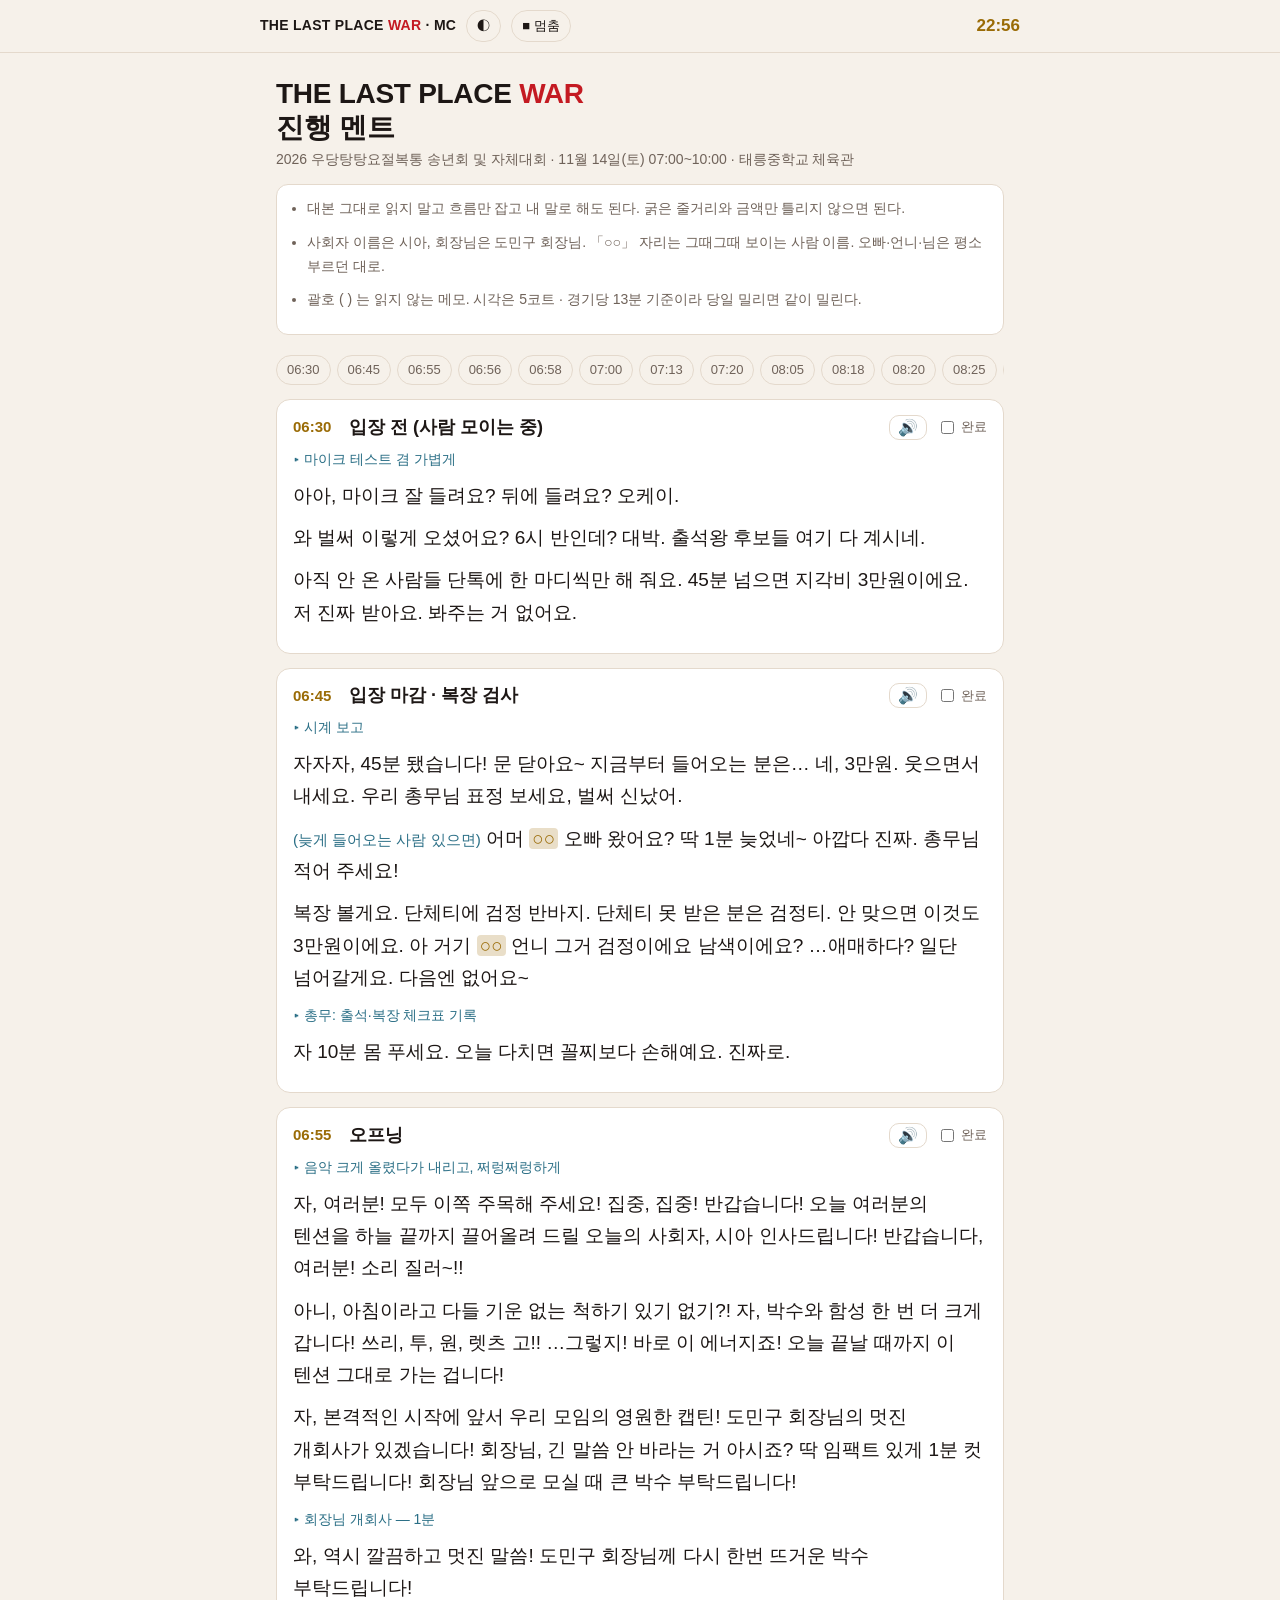
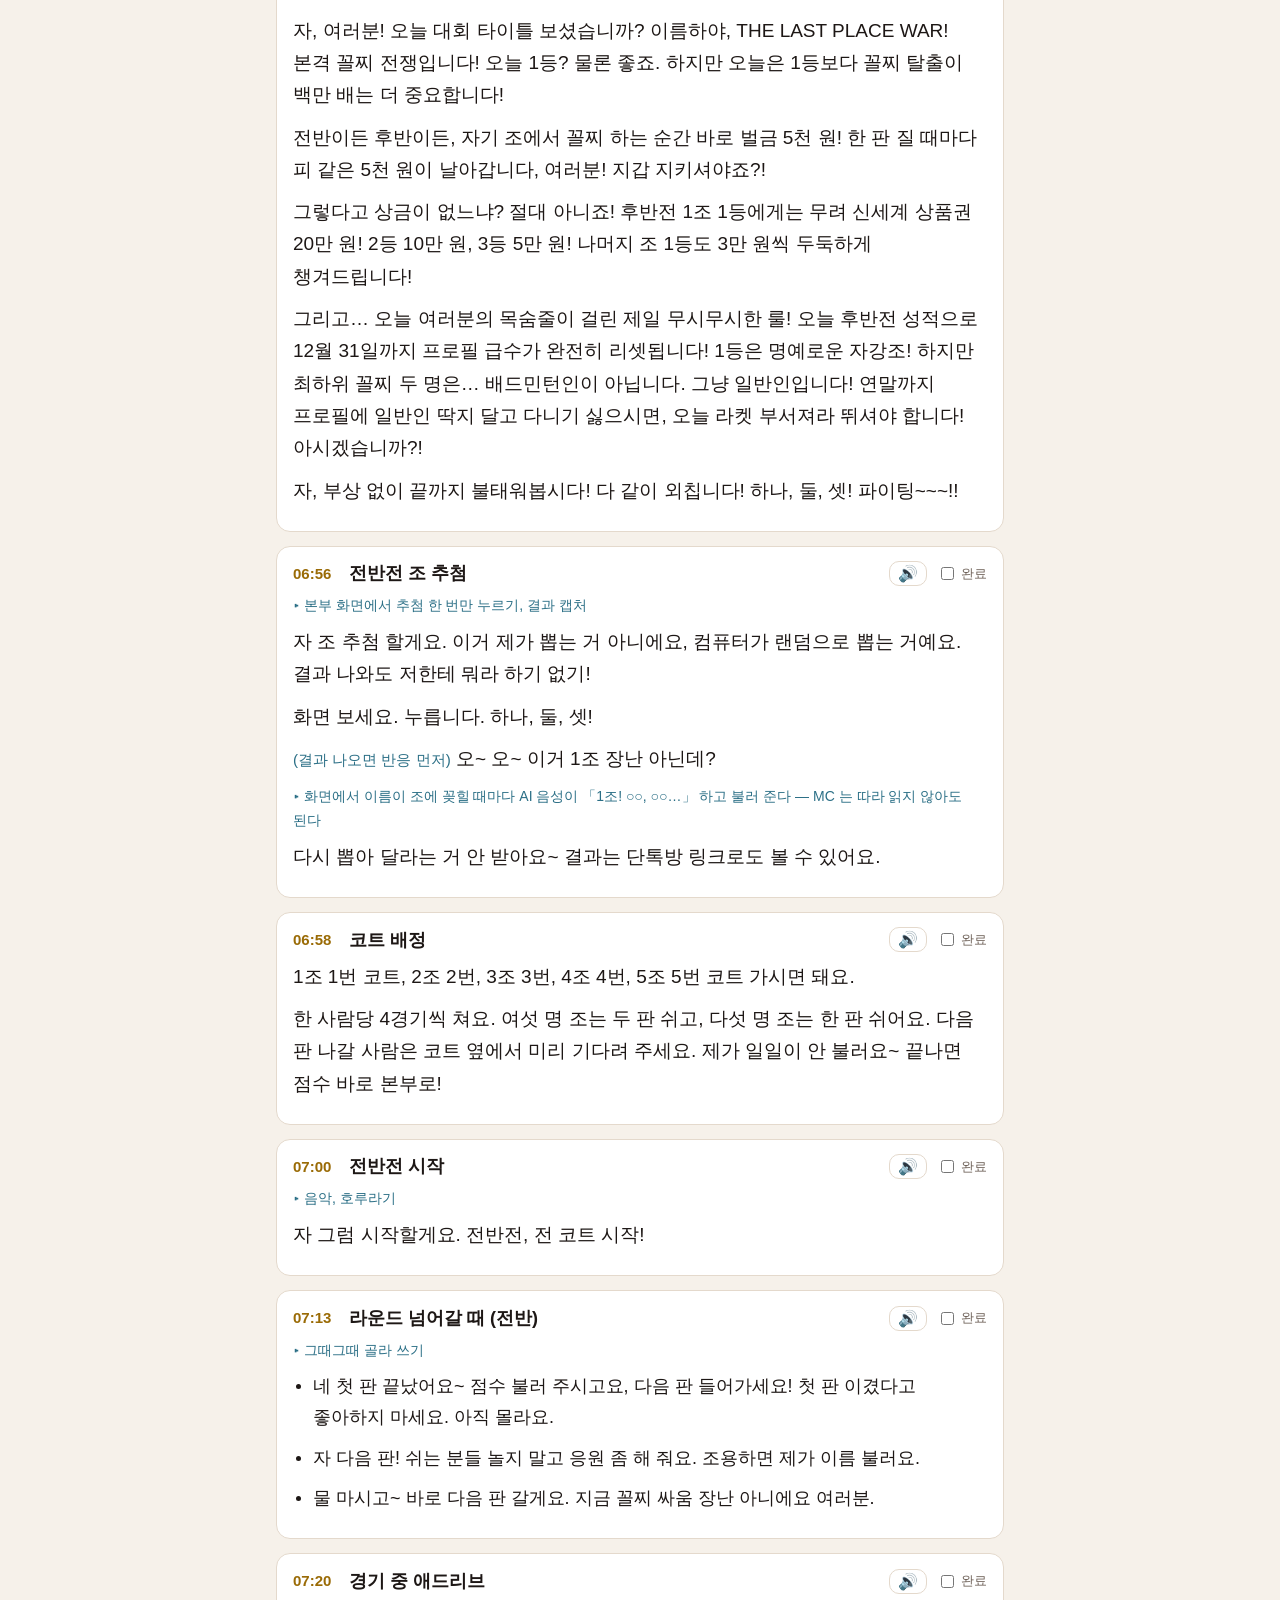
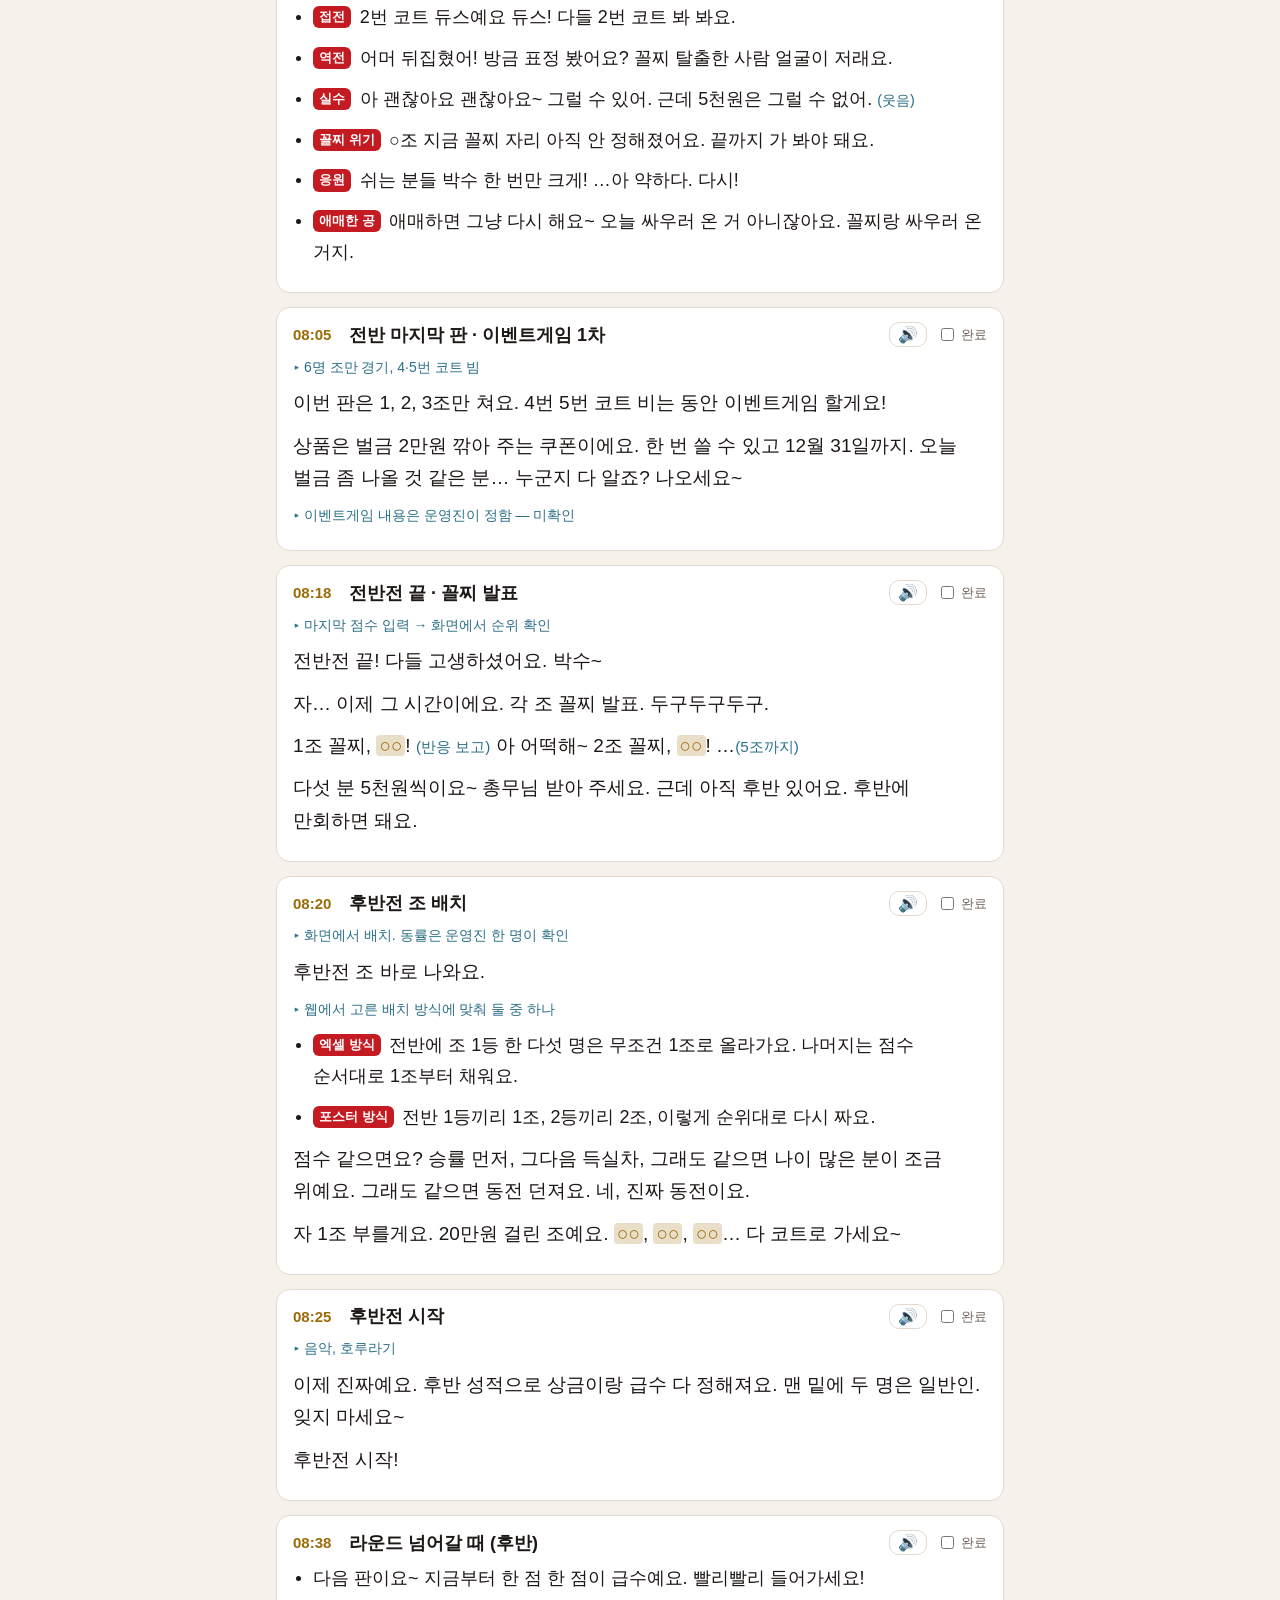
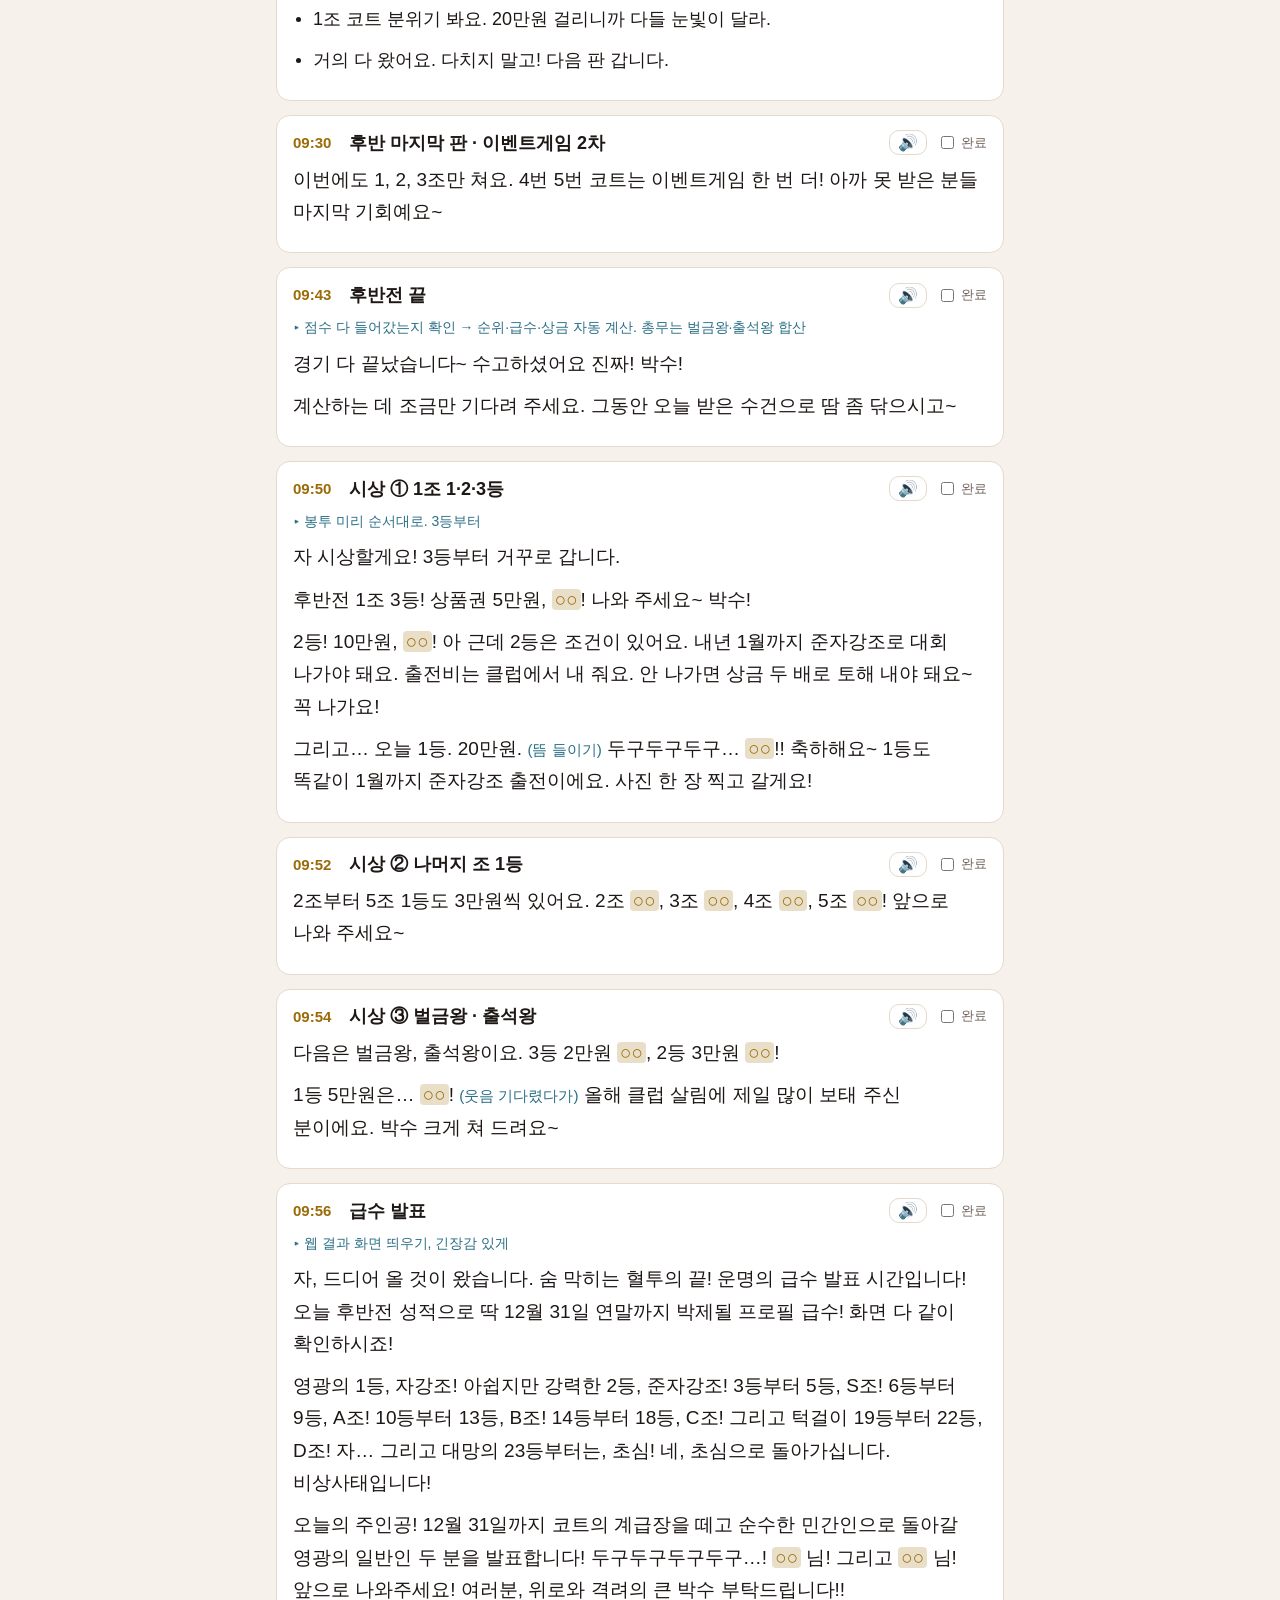
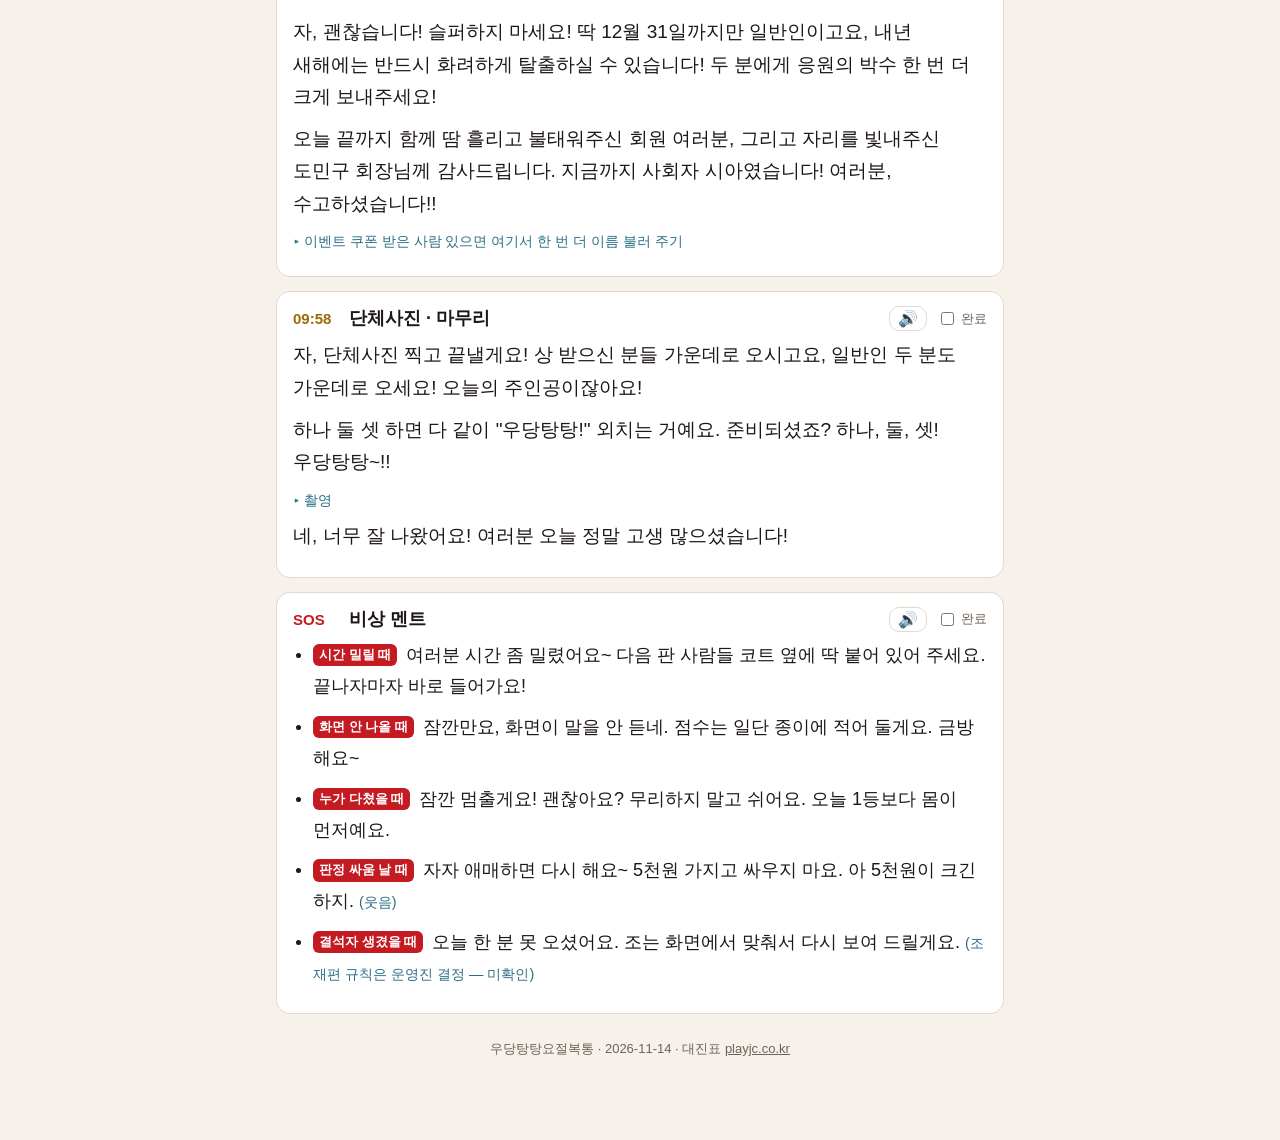
==== commit 20593779: "전반전 화면에서 바로 조편성 확정·점수 입력, 「손 한 번 들어 주세요」 제거 - 조편성 미확정 상태의 전반전 화면에 확정할 조 목록 + 「이 조편성으로 확정하고 점수 입력 시작」" ====
--- a/mc.html
+++ b/mc.html
@@ -79,7 +79,7 @@
 <p class="say">자 조 추첨 할게요. 이거 제가 뽑는 거 아니에요, 컴퓨터가 랜덤으로 뽑는 거예요. 결과 나와도 저한테 뭐라 하기 없기!</p>
 <p class="say">화면 보세요. 누릅니다. 하나, 둘, 셋!</p>
 <p class="say"><span class="dir">(결과 나오면 반응 먼저)</span> 오~ 오~ 이거 1조 장난 아닌데?</p>
-<p class="say">1조부터 불러 드릴게요. <span class="ph">○○</span>, <span class="ph">○○</span>, <span class="ph">○○</span>… <span class="dir">(조별로 쭉)</span> 같은 조끼리 손 한 번 들어 봐요. 네네, 오늘 하루 같이 고생할 사람들이에요.</p>
+<p class="cue">화면에서 이름이 조에 꽂힐 때마다 AI 음성이 「1조! ○○, ○○…」 하고 불러 준다 — MC 는 따라 읽지 않아도 된다</p>
 <p class="say">다시 뽑아 달라는 거 안 받아요~ 결과는 단톡방 링크로도 볼 수 있어요.</p></div></section><section class="card" id="c4" data-time="06:58"><header><span class="time">06:58</span><h2>코트 배정</h2><button class="speak" data-i="4" data-audio="audio/05.mp3" aria-label="음성 듣기">🔊</button><label class="done"><input type="checkbox" data-i="4">완료</label></header><div class="body"><p class="say">1조 1번 코트, 2조 2번, 3조 3번, 4조 4번, 5조 5번 코트 가시면 돼요.</p>
 <p class="say">한 사람당 4경기씩 쳐요. 여섯 명 조는 두 판 쉬고, 다섯 명 조는 한 판 쉬어요. 다음 판 나갈 사람은 코트 옆에서 미리 기다려 주세요. 제가 일일이 안 불러요~ 끝나면 점수 바로 본부로!</p></div></section><section class="card" id="c5" data-time="07:00"><header><span class="time">07:00</span><h2>전반전 시작</h2><button class="speak" data-i="5" data-audio="audio/06.mp3" aria-label="음성 듣기">🔊</button><label class="done"><input type="checkbox" data-i="5">완료</label></header><div class="body"><p class="cue">음악, 호루라기</p>
 <p class="say">자 그럼 시작할게요. 전반전, 전 코트 시작!</p></div></section><section class="card" id="c6" data-time="07:13"><header><span class="time">07:13</span><h2>라운드 넘어갈 때 (전반)</h2><button class="speak" data-i="6" data-audio="audio/07.mp3" aria-label="음성 듣기">🔊</button><label class="done"><input type="checkbox" data-i="6">완료</label></header><div class="body"><p class="cue">그때그때 골라 쓰기</p>
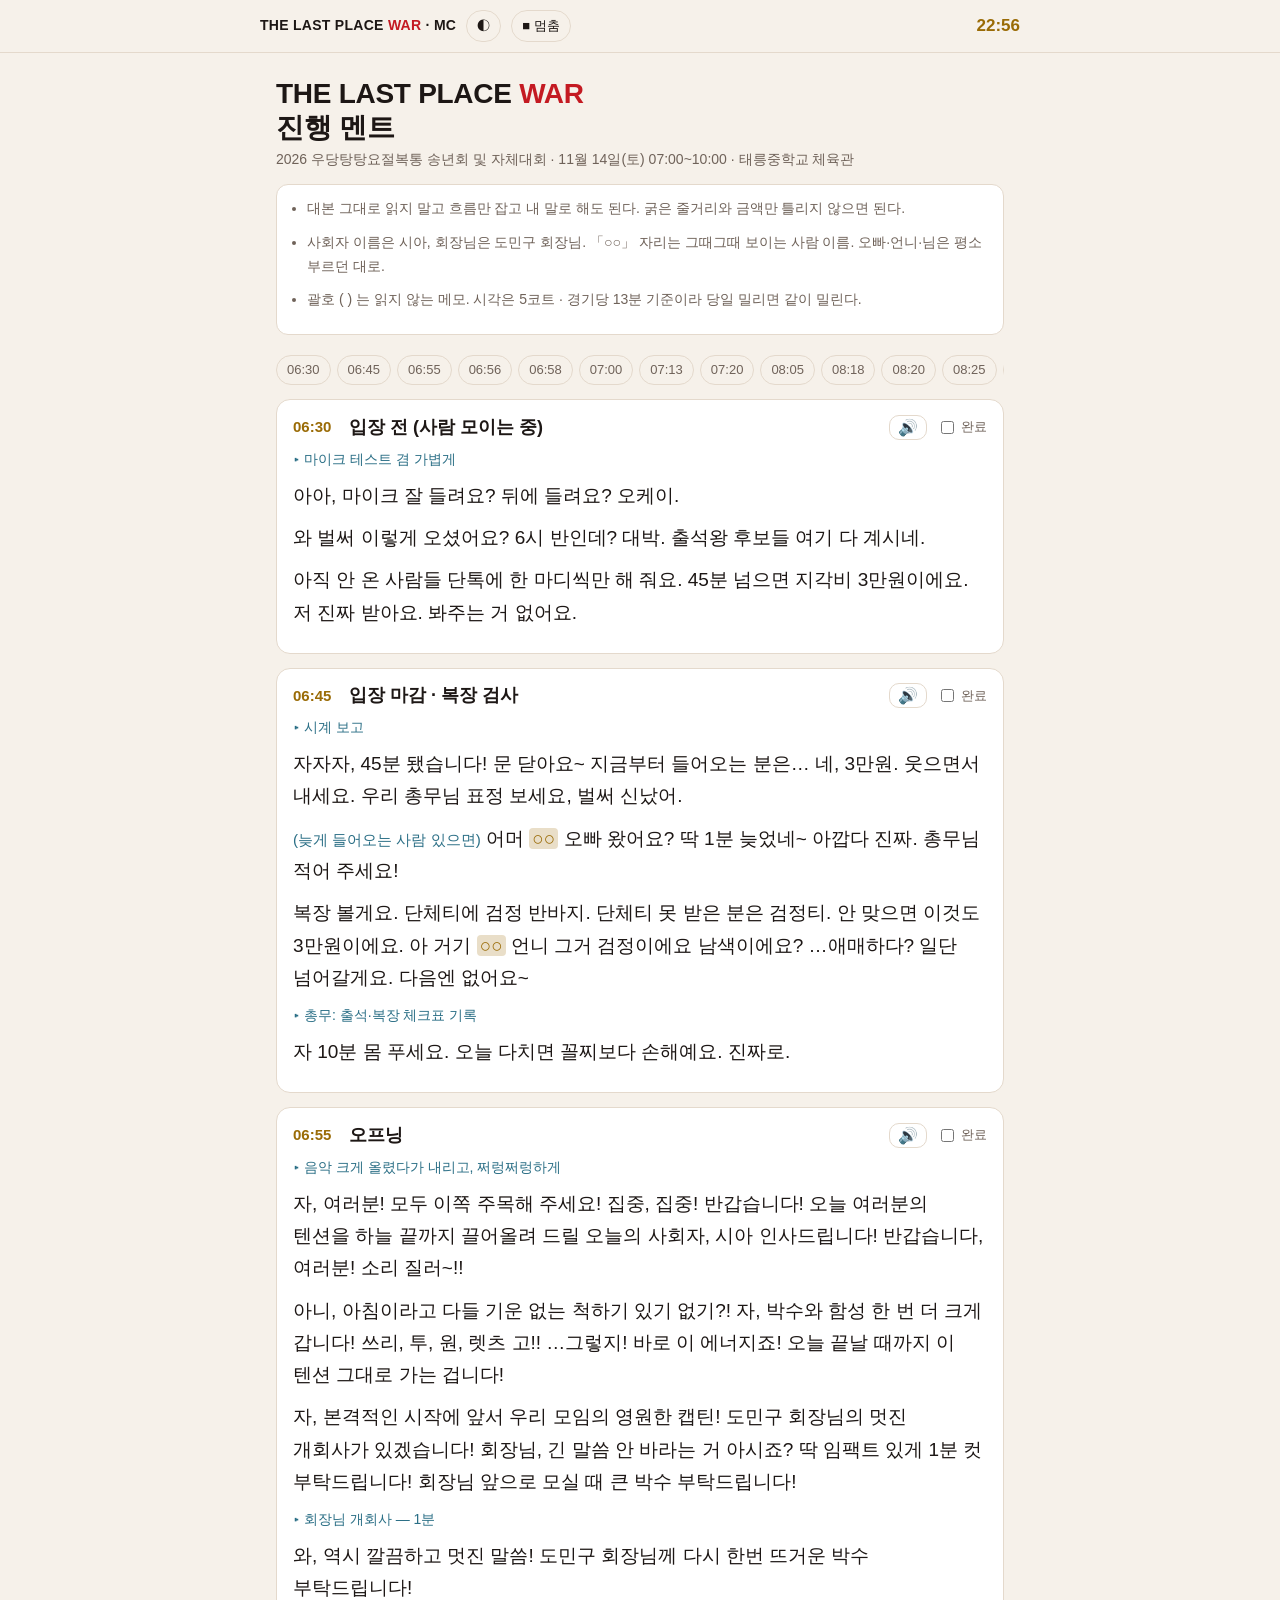
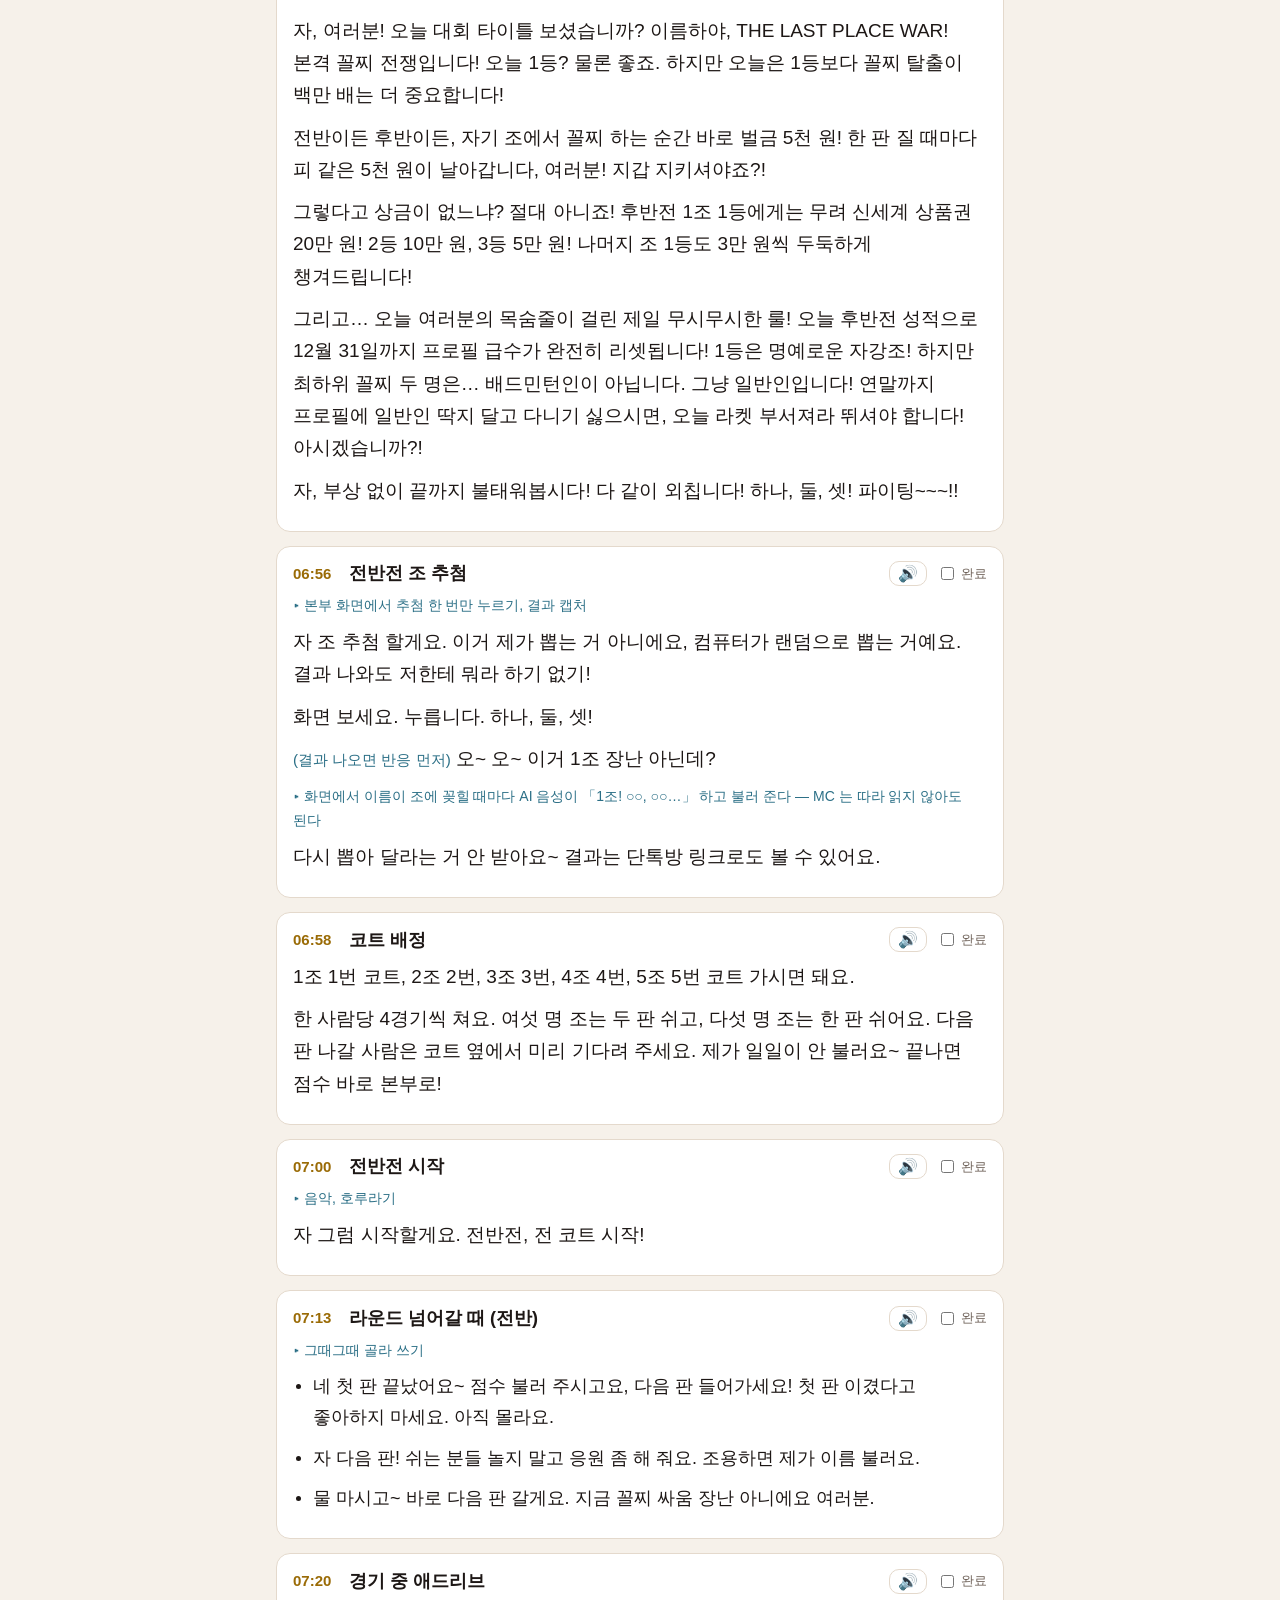
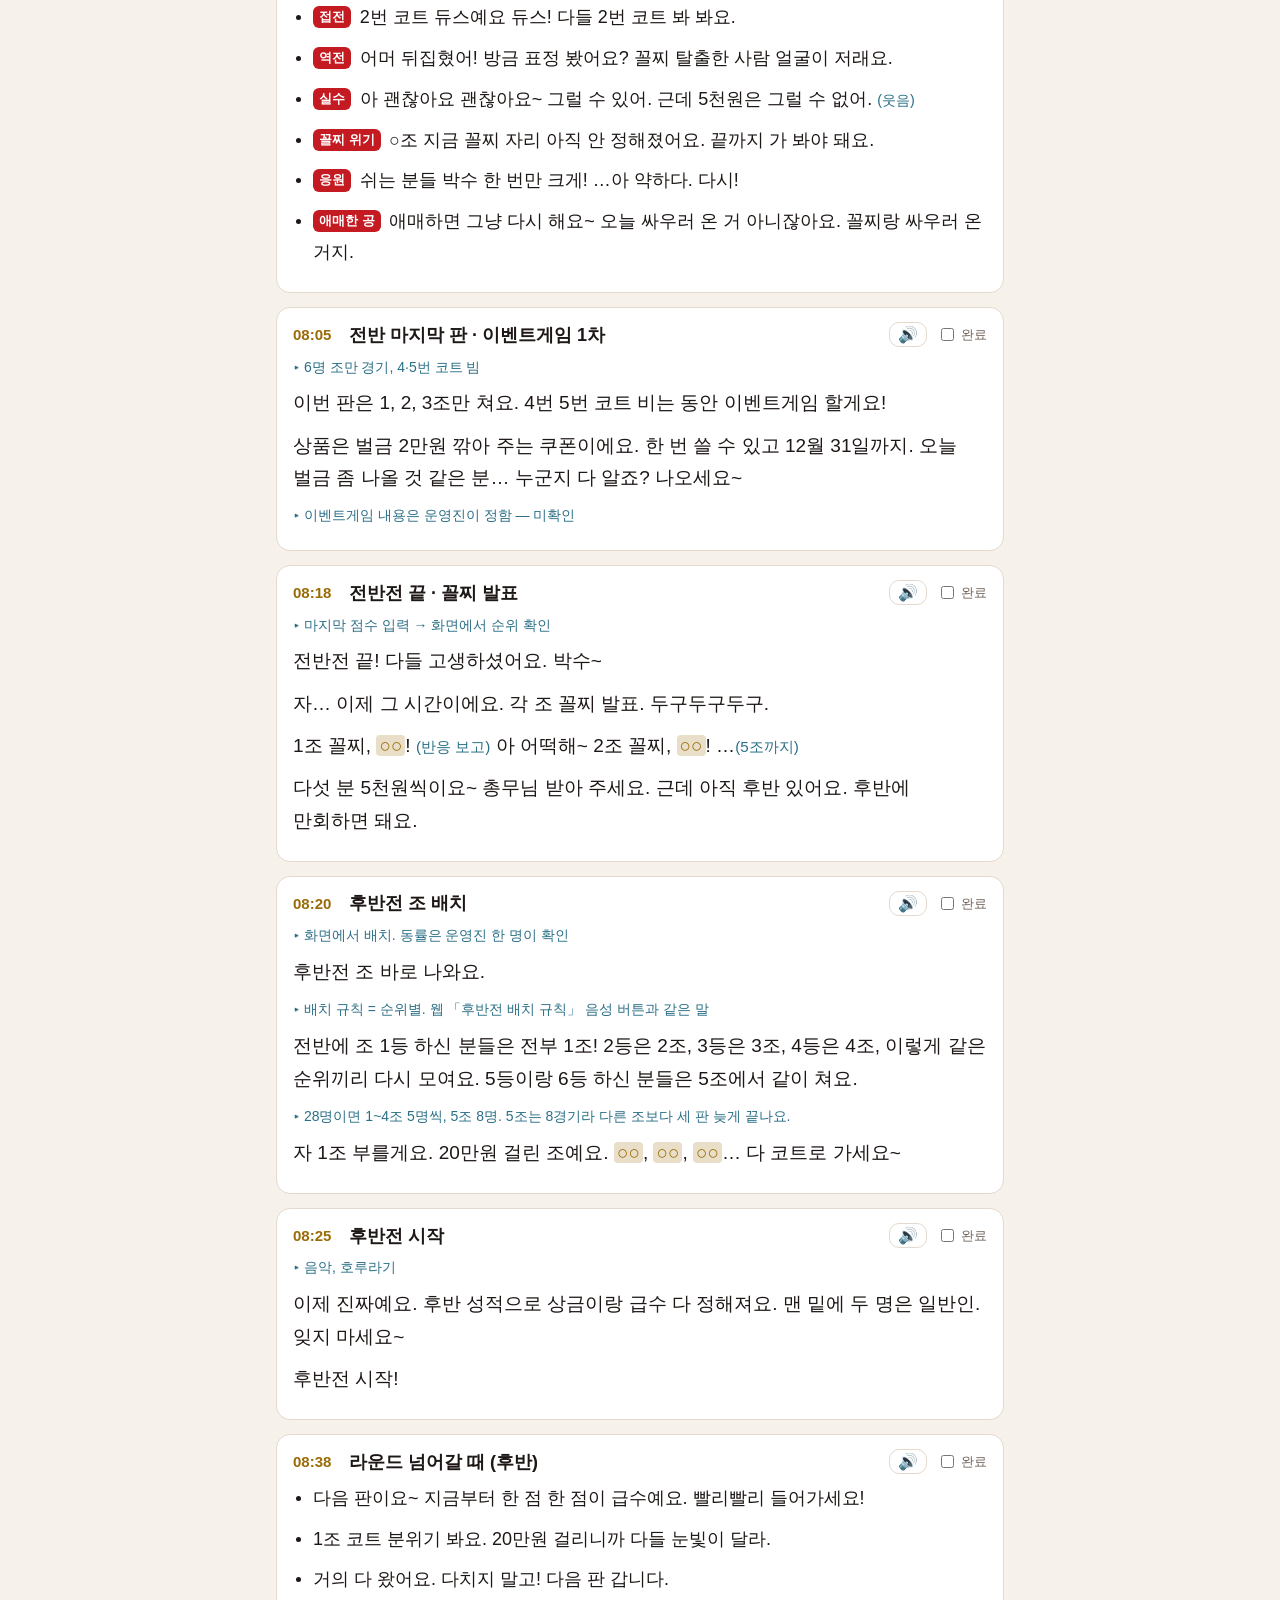
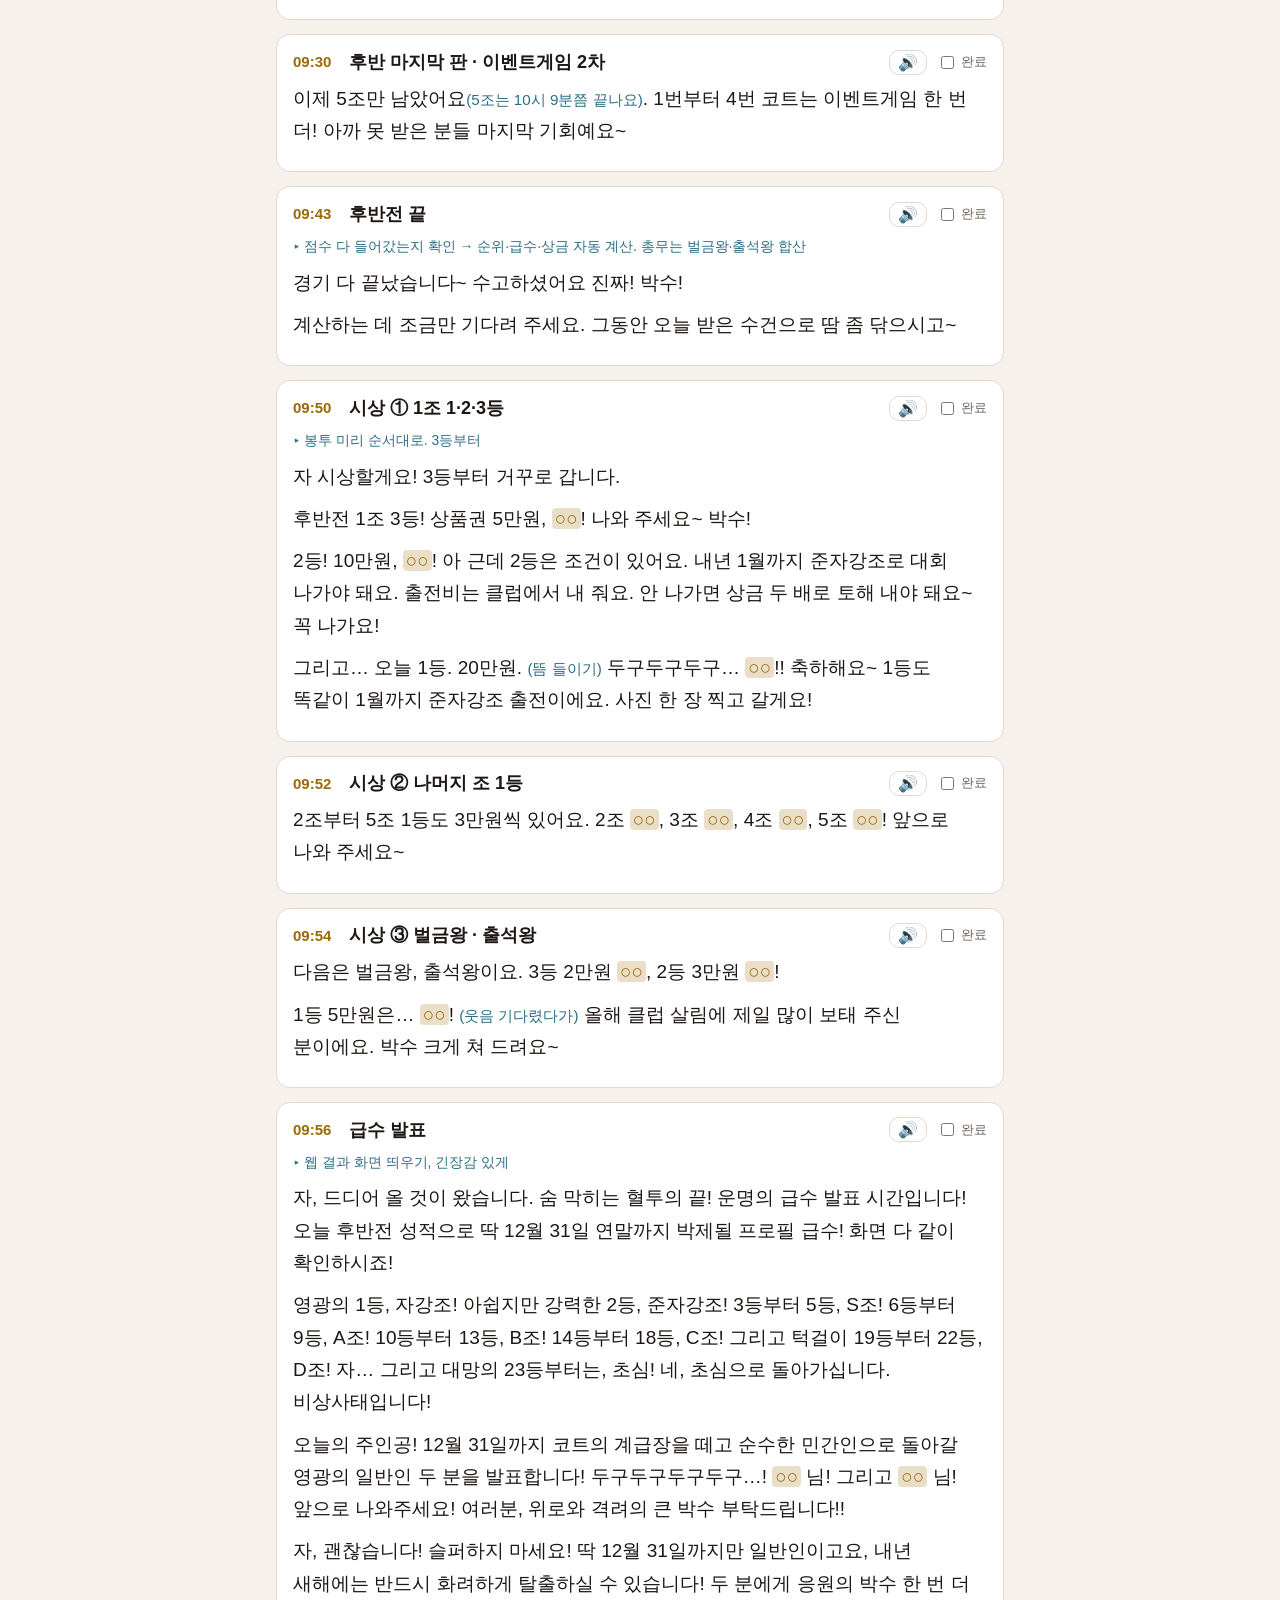
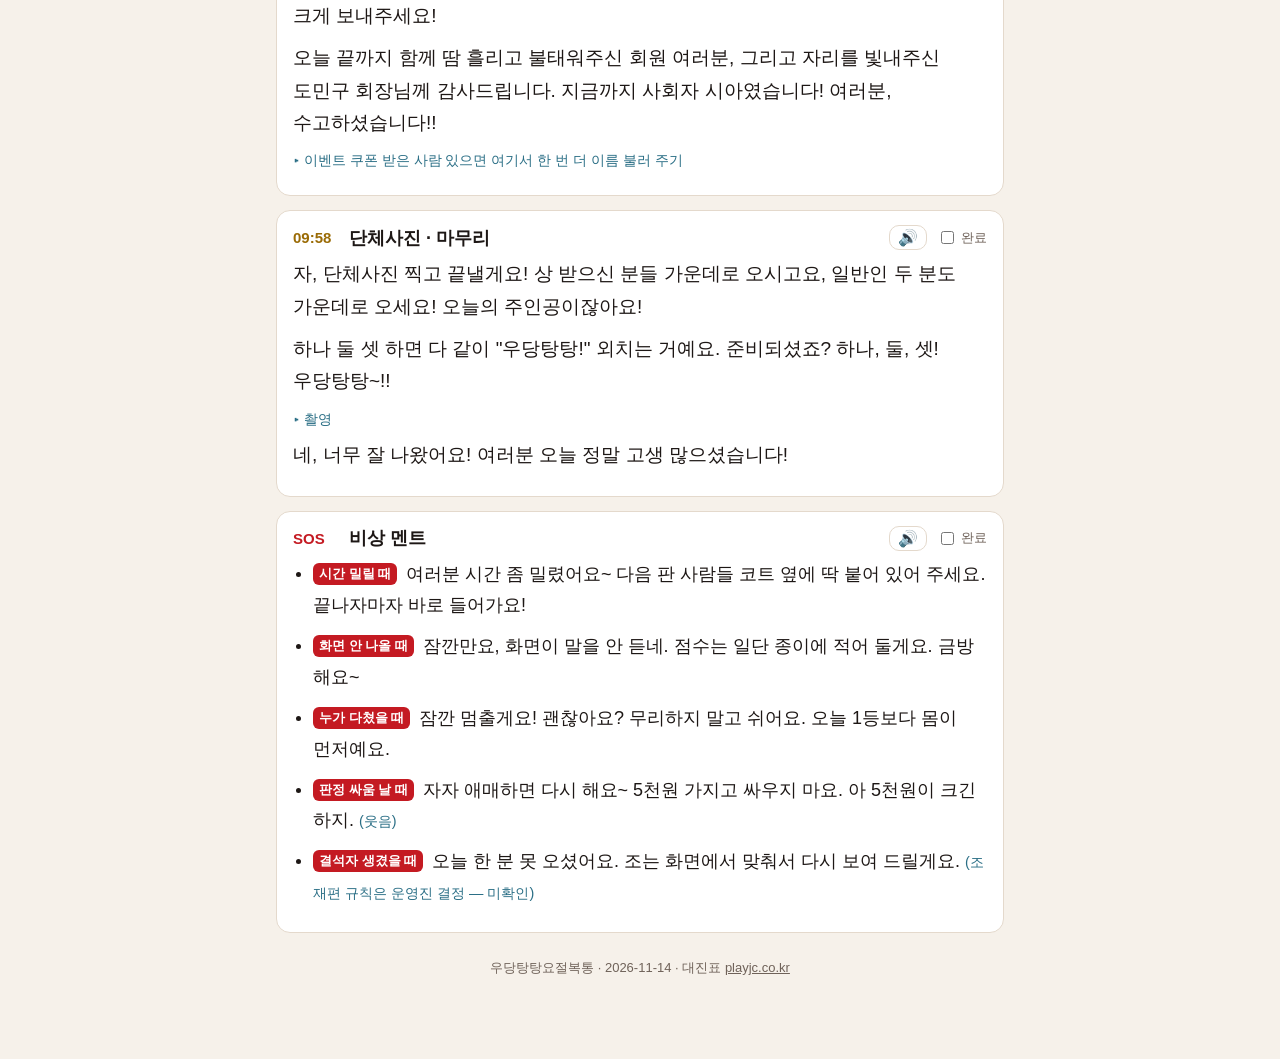
==== commit 3d0eca22: "후반전 순위별 배치(각 조 1위→1조, 2위→2조 …), 조별 대진표 출력(A4 인쇄) - 배치 기본값을 순위별로: 1~4조는 같은 순위끼리, 5위 이하는 5조(28명 5·5·5·" ====
--- a/mc.html
+++ b/mc.html
@@ -103,19 +103,16 @@
 <p class="say">1조 꼴찌, <span class="ph">○○</span>! <span class="dir">(반응 보고)</span> 아 어떡해~ 2조 꼴찌, <span class="ph">○○</span>! …<span class="dir">(5조까지)</span></p>
 <p class="say">다섯 분 5천원씩이요~ 총무님 받아 주세요. 근데 아직 후반 있어요. 후반에 만회하면 돼요.</p></div></section><section class="card" id="c10" data-time="08:20"><header><span class="time">08:20</span><h2>후반전 조 배치</h2><button class="speak" data-i="10" data-audio="audio/11.mp3" aria-label="음성 듣기">🔊</button><label class="done"><input type="checkbox" data-i="10">완료</label></header><div class="body"><p class="cue">화면에서 배치. 동률은 운영진 한 명이 확인</p>
 <p class="say">후반전 조 바로 나와요.</p>
-<p class="cue">웹에서 고른 배치 방식에 맞춰 둘 중 하나</p>
-<ul>
-<li><b class="tag">엑셀 방식</b> <span class="say">전반에 조 1등 한 다섯 명은 무조건 1조로 올라가요. 나머지는 점수 순서대로 1조부터 채워요.</span></li>
-<li><b class="tag">포스터 방식</b> <span class="say">전반 1등끼리 1조, 2등끼리 2조, 이렇게 순위대로 다시 짜요.</span></li>
-</ul>
-<p class="say">점수 같으면요? 승률 먼저, 그다음 득실차, 그래도 같으면 나이 많은 분이 조금 위예요. 그래도 같으면 동전 던져요. 네, 진짜 동전이요.</p>
+<p class="cue">배치 규칙 = 순위별. 웹 「후반전 배치 규칙」 음성 버튼과 같은 말</p>
+<p class="say">전반에 조 1등 하신 분들은 전부 1조! 2등은 2조, 3등은 3조, 4등은 4조, 이렇게 같은 순위끼리 다시 모여요. 5등이랑 6등 하신 분들은 5조에서 같이 쳐요.</p>
+<p class="cue">28명이면 1~4조 5명씩, 5조 8명. 5조는 8경기라 다른 조보다 세 판 늦게 끝나요.</p>
 <p class="say">자 1조 부를게요. 20만원 걸린 조예요. <span class="ph">○○</span>, <span class="ph">○○</span>, <span class="ph">○○</span>… 다 코트로 가세요~</p></div></section><section class="card" id="c11" data-time="08:25"><header><span class="time">08:25</span><h2>후반전 시작</h2><button class="speak" data-i="11" data-audio="audio/12.mp3" aria-label="음성 듣기">🔊</button><label class="done"><input type="checkbox" data-i="11">완료</label></header><div class="body"><p class="cue">음악, 호루라기</p>
 <p class="say">이제 진짜예요. 후반 성적으로 상금이랑 급수 다 정해져요. 맨 밑에 두 명은 일반인. 잊지 마세요~</p>
 <p class="say">후반전 시작!</p></div></section><section class="card" id="c12" data-time="08:38"><header><span class="time">08:38</span><h2>라운드 넘어갈 때 (후반)</h2><button class="speak" data-i="12" data-audio="audio/13.mp3" aria-label="음성 듣기">🔊</button><label class="done"><input type="checkbox" data-i="12">완료</label></header><div class="body"><ul>
 <li><span class="say">다음 판이요~ 지금부터 한 점 한 점이 급수예요. 빨리빨리 들어가세요!</span></li>
 <li><span class="say">1조 코트 분위기 봐요. 20만원 걸리니까 다들 눈빛이 달라.</span></li>
 <li><span class="say">거의 다 왔어요. 다치지 말고! 다음 판 갑니다.</span></li>
-</ul></div></section><section class="card" id="c13" data-time="09:30"><header><span class="time">09:30</span><h2>후반 마지막 판 · 이벤트게임 2차</h2><button class="speak" data-i="13" data-audio="audio/14.mp3" aria-label="음성 듣기">🔊</button><label class="done"><input type="checkbox" data-i="13">완료</label></header><div class="body"><p class="say">이번에도 1, 2, 3조만 쳐요. 4번 5번 코트는 이벤트게임 한 번 더! 아까 못 받은 분들 마지막 기회예요~</p></div></section><section class="card" id="c14" data-time="09:43"><header><span class="time">09:43</span><h2>후반전 끝</h2><button class="speak" data-i="14" data-audio="audio/15.mp3" aria-label="음성 듣기">🔊</button><label class="done"><input type="checkbox" data-i="14">완료</label></header><div class="body"><p class="cue">점수 다 들어갔는지 확인 → 순위·급수·상금 자동 계산. 총무는 벌금왕·출석왕 합산</p>
+</ul></div></section><section class="card" id="c13" data-time="09:30"><header><span class="time">09:30</span><h2>후반 마지막 판 · 이벤트게임 2차</h2><button class="speak" data-i="13" data-audio="audio/14.mp3" aria-label="음성 듣기">🔊</button><label class="done"><input type="checkbox" data-i="13">완료</label></header><div class="body"><p class="say">이제 5조만 남았어요<span class="dir">(5조는 10시 9분쯤 끝나요)</span>. 1번부터 4번 코트는 이벤트게임 한 번 더! 아까 못 받은 분들 마지막 기회예요~</p></div></section><section class="card" id="c14" data-time="09:43"><header><span class="time">09:43</span><h2>후반전 끝</h2><button class="speak" data-i="14" data-audio="audio/15.mp3" aria-label="음성 듣기">🔊</button><label class="done"><input type="checkbox" data-i="14">완료</label></header><div class="body"><p class="cue">점수 다 들어갔는지 확인 → 순위·급수·상금 자동 계산. 총무는 벌금왕·출석왕 합산</p>
 <p class="say">경기 다 끝났습니다~ 수고하셨어요 진짜! 박수!</p>
 <p class="say">계산하는 데 조금만 기다려 주세요. 그동안 오늘 받은 수건으로 땀 좀 닦으시고~</p></div></section><section class="card" id="c15" data-time="09:50"><header><span class="time">09:50</span><h2>시상 ① 1조 1·2·3등</h2><button class="speak" data-i="15" data-audio="audio/16.mp3" aria-label="음성 듣기">🔊</button><label class="done"><input type="checkbox" data-i="15">완료</label></header><div class="body"><p class="cue">봉투 미리 순서대로. 3등부터</p>
 <p class="say">자 시상할게요! 3등부터 거꾸로 갑니다.</p>
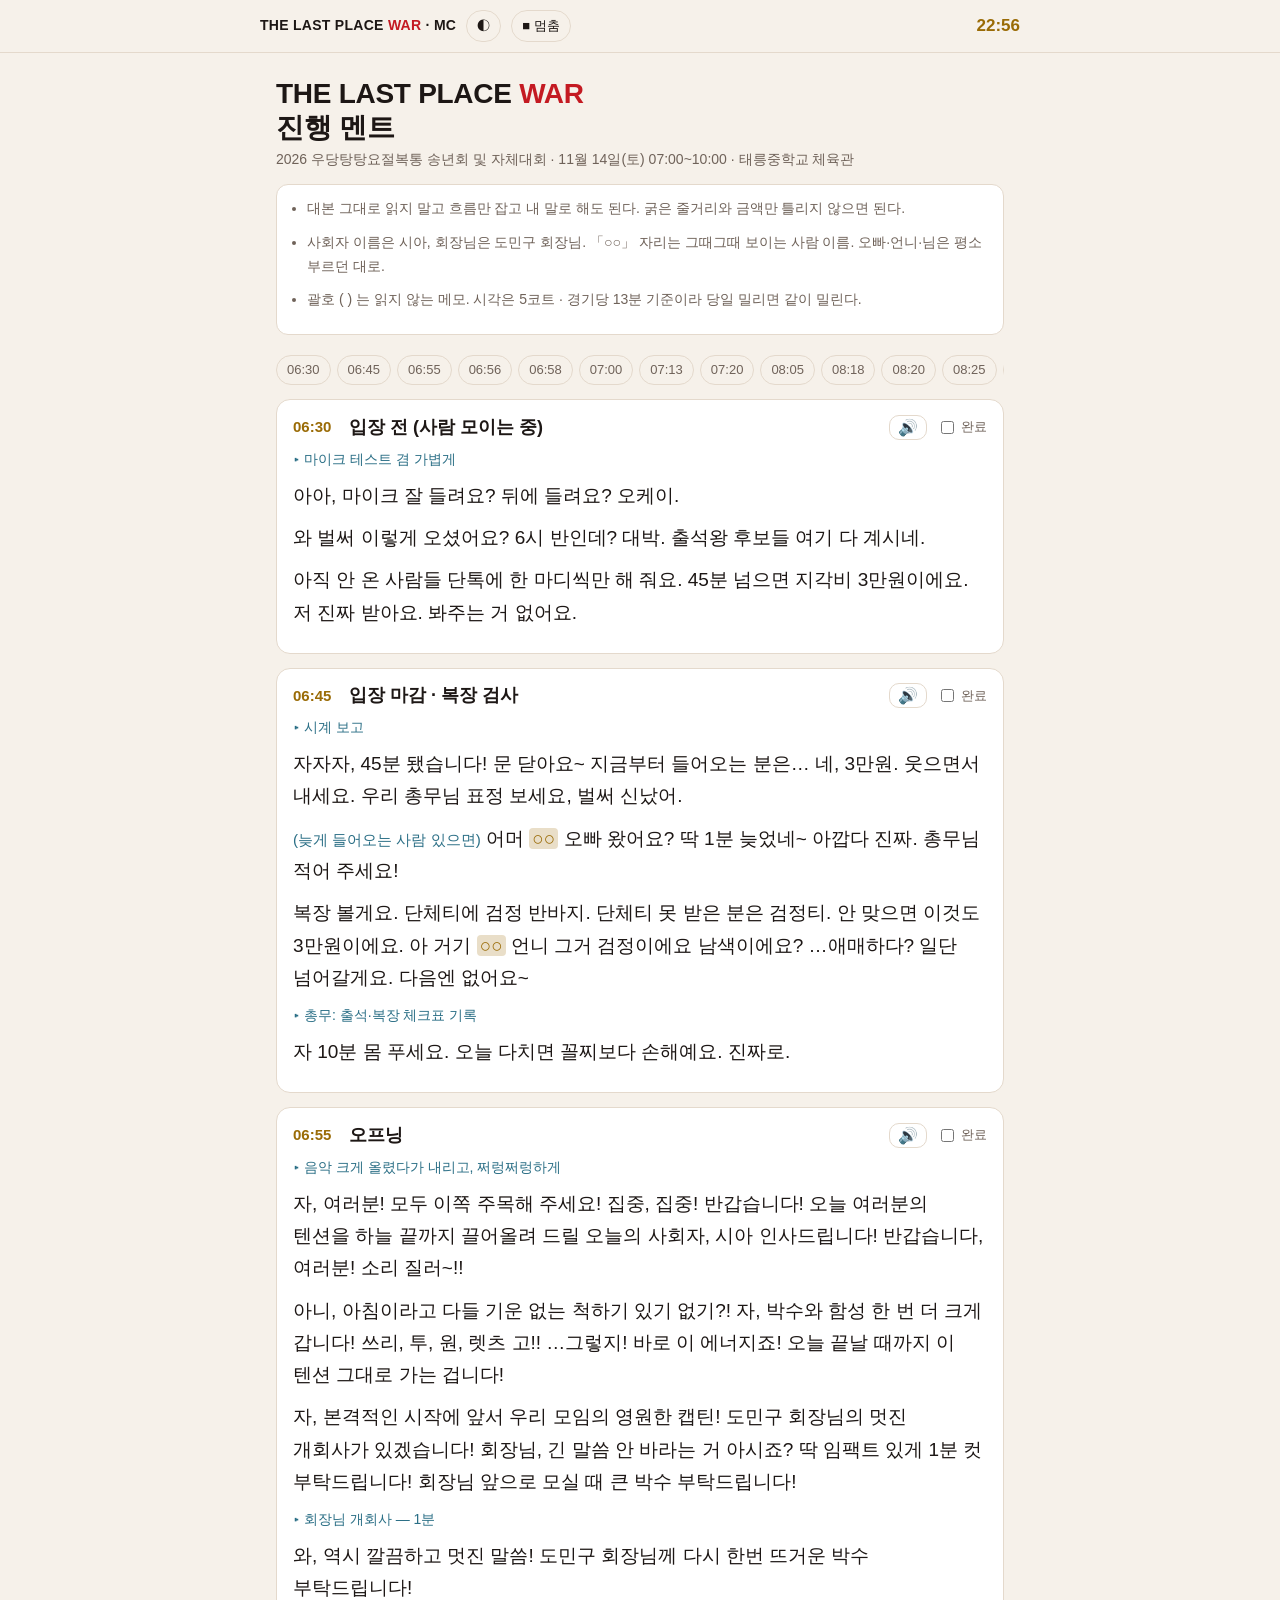
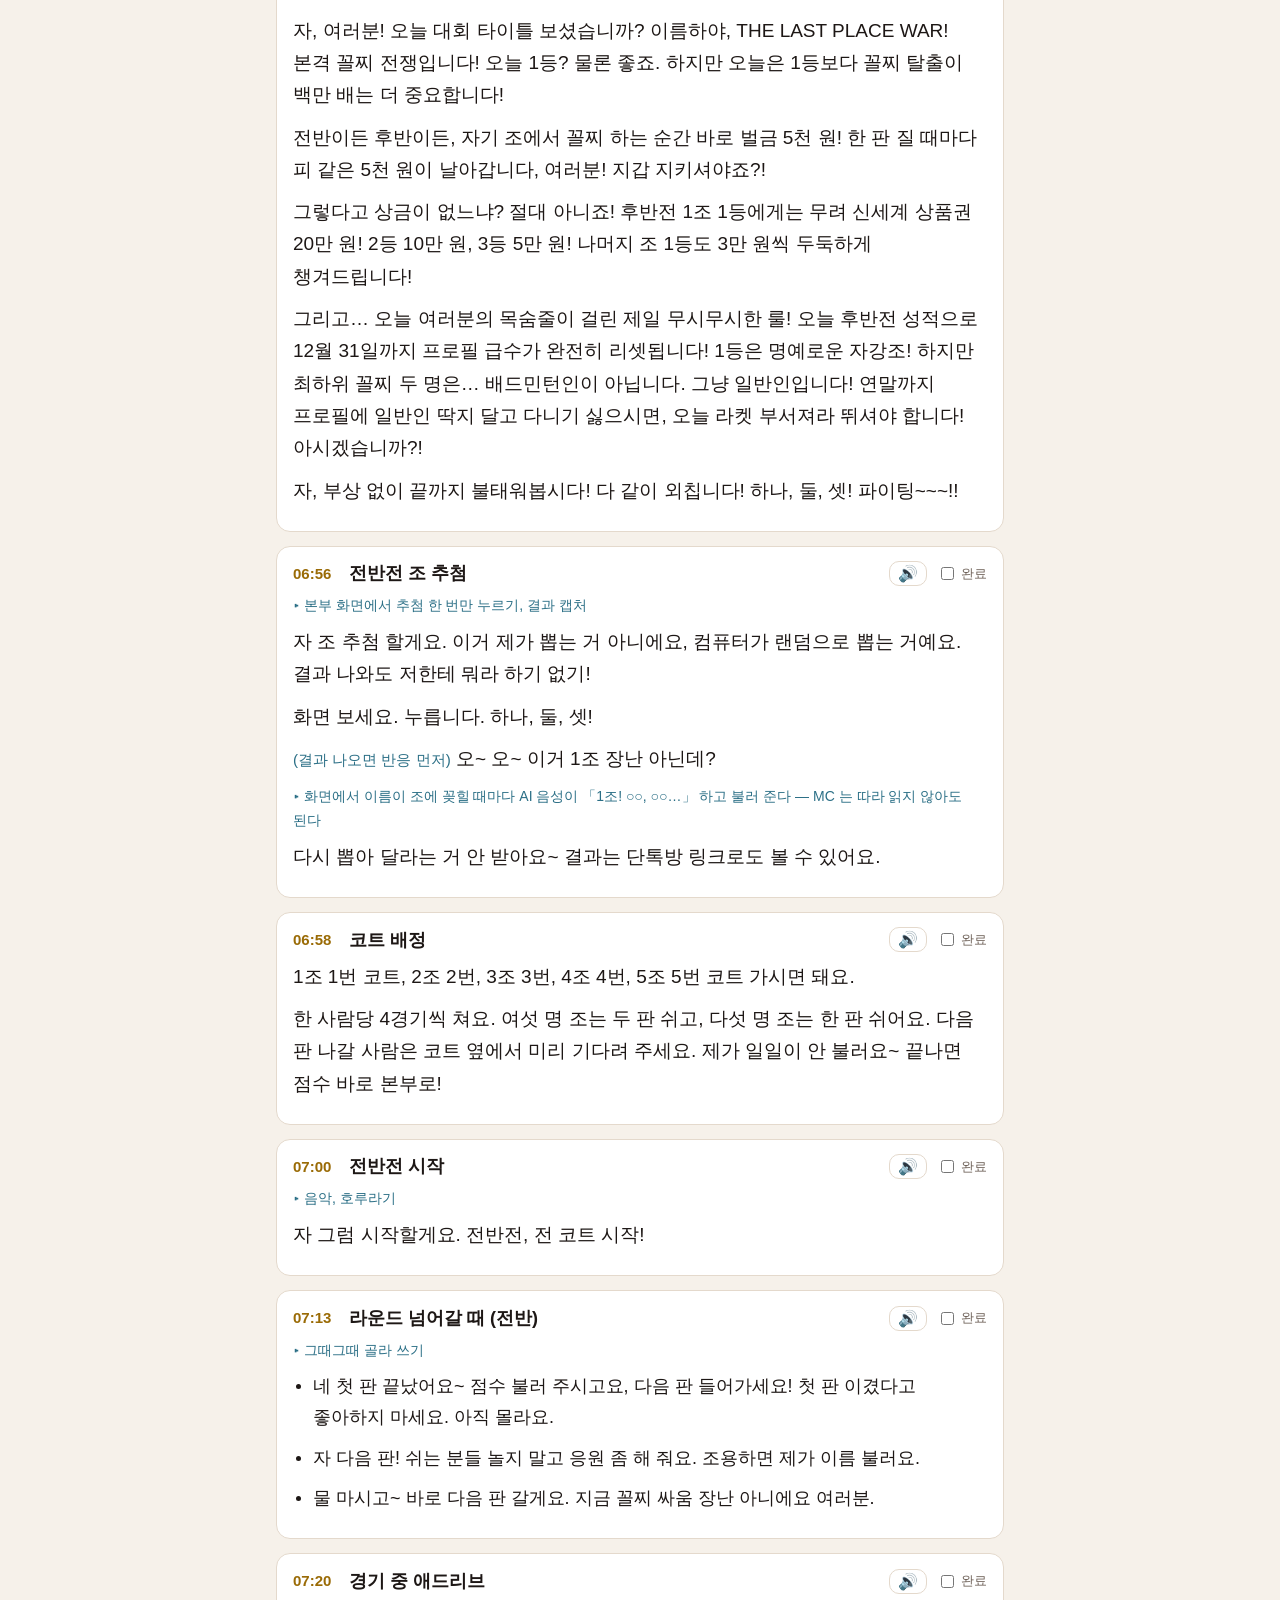
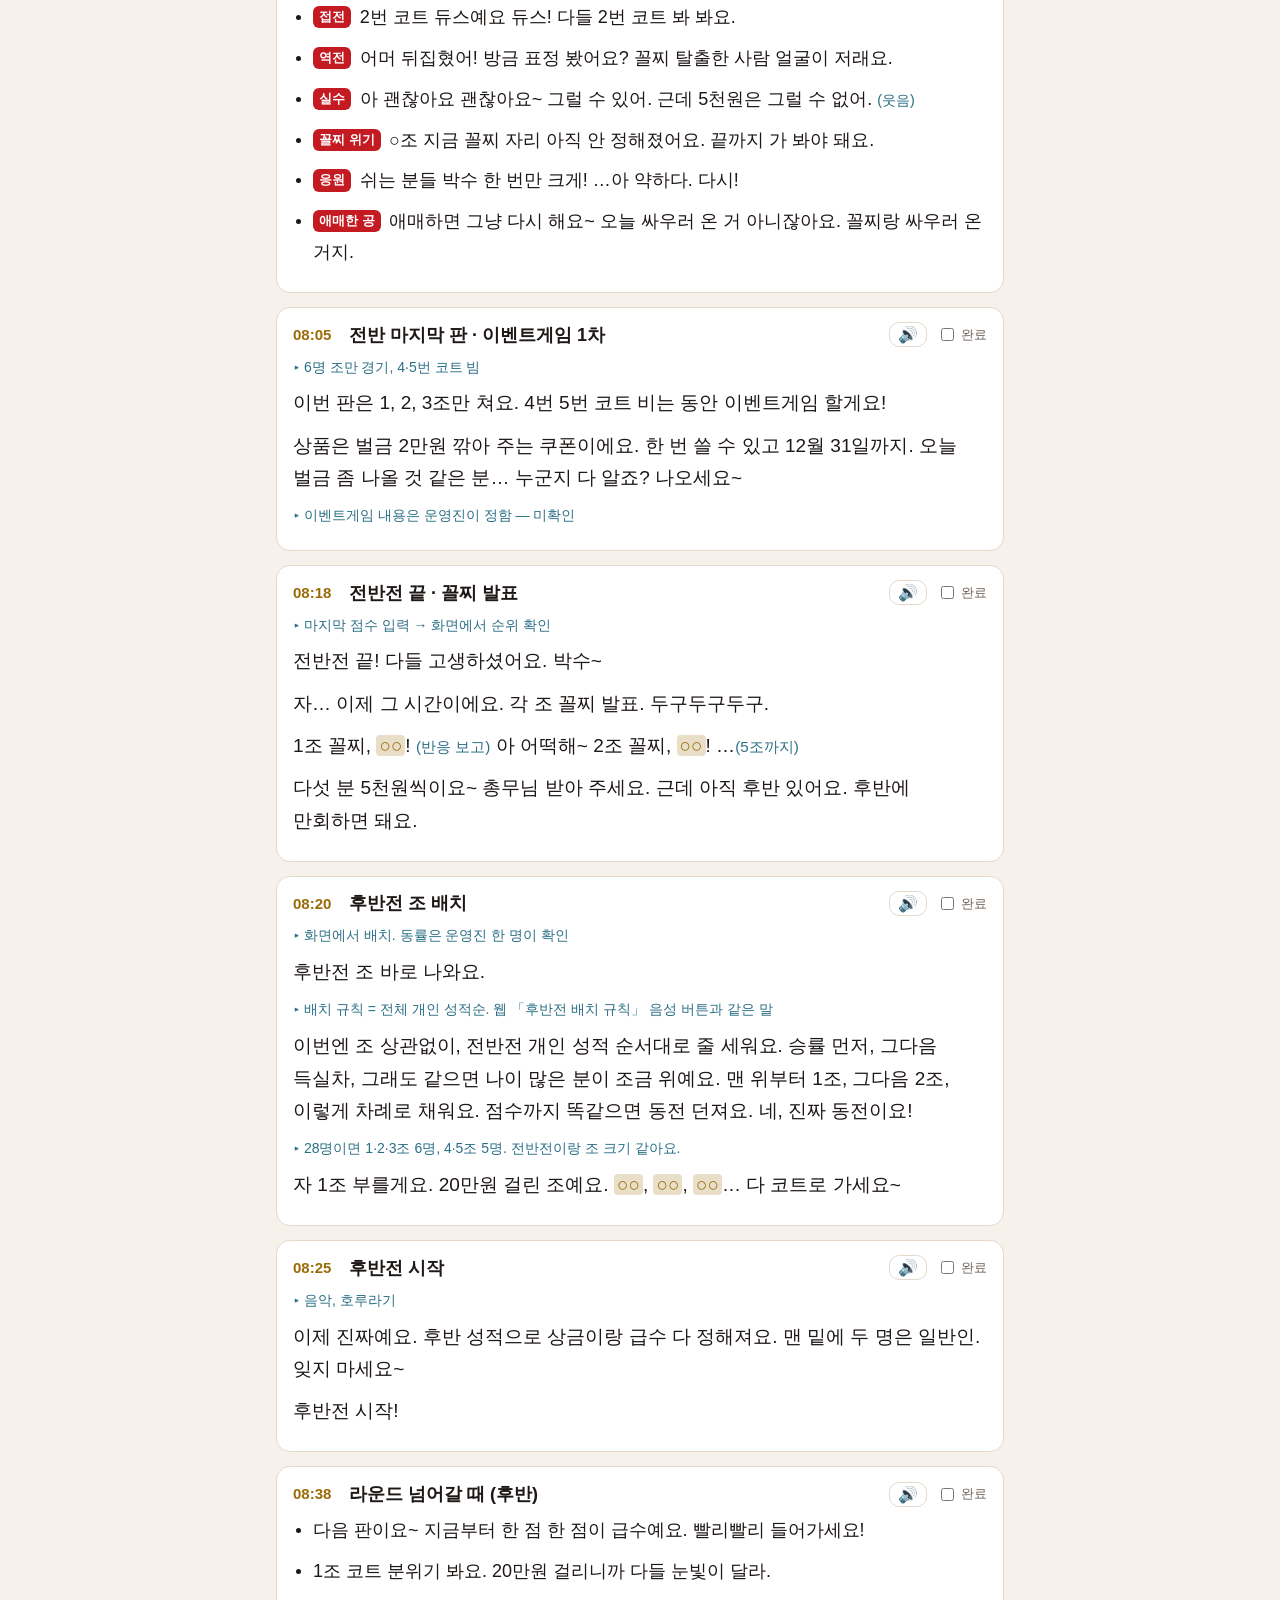
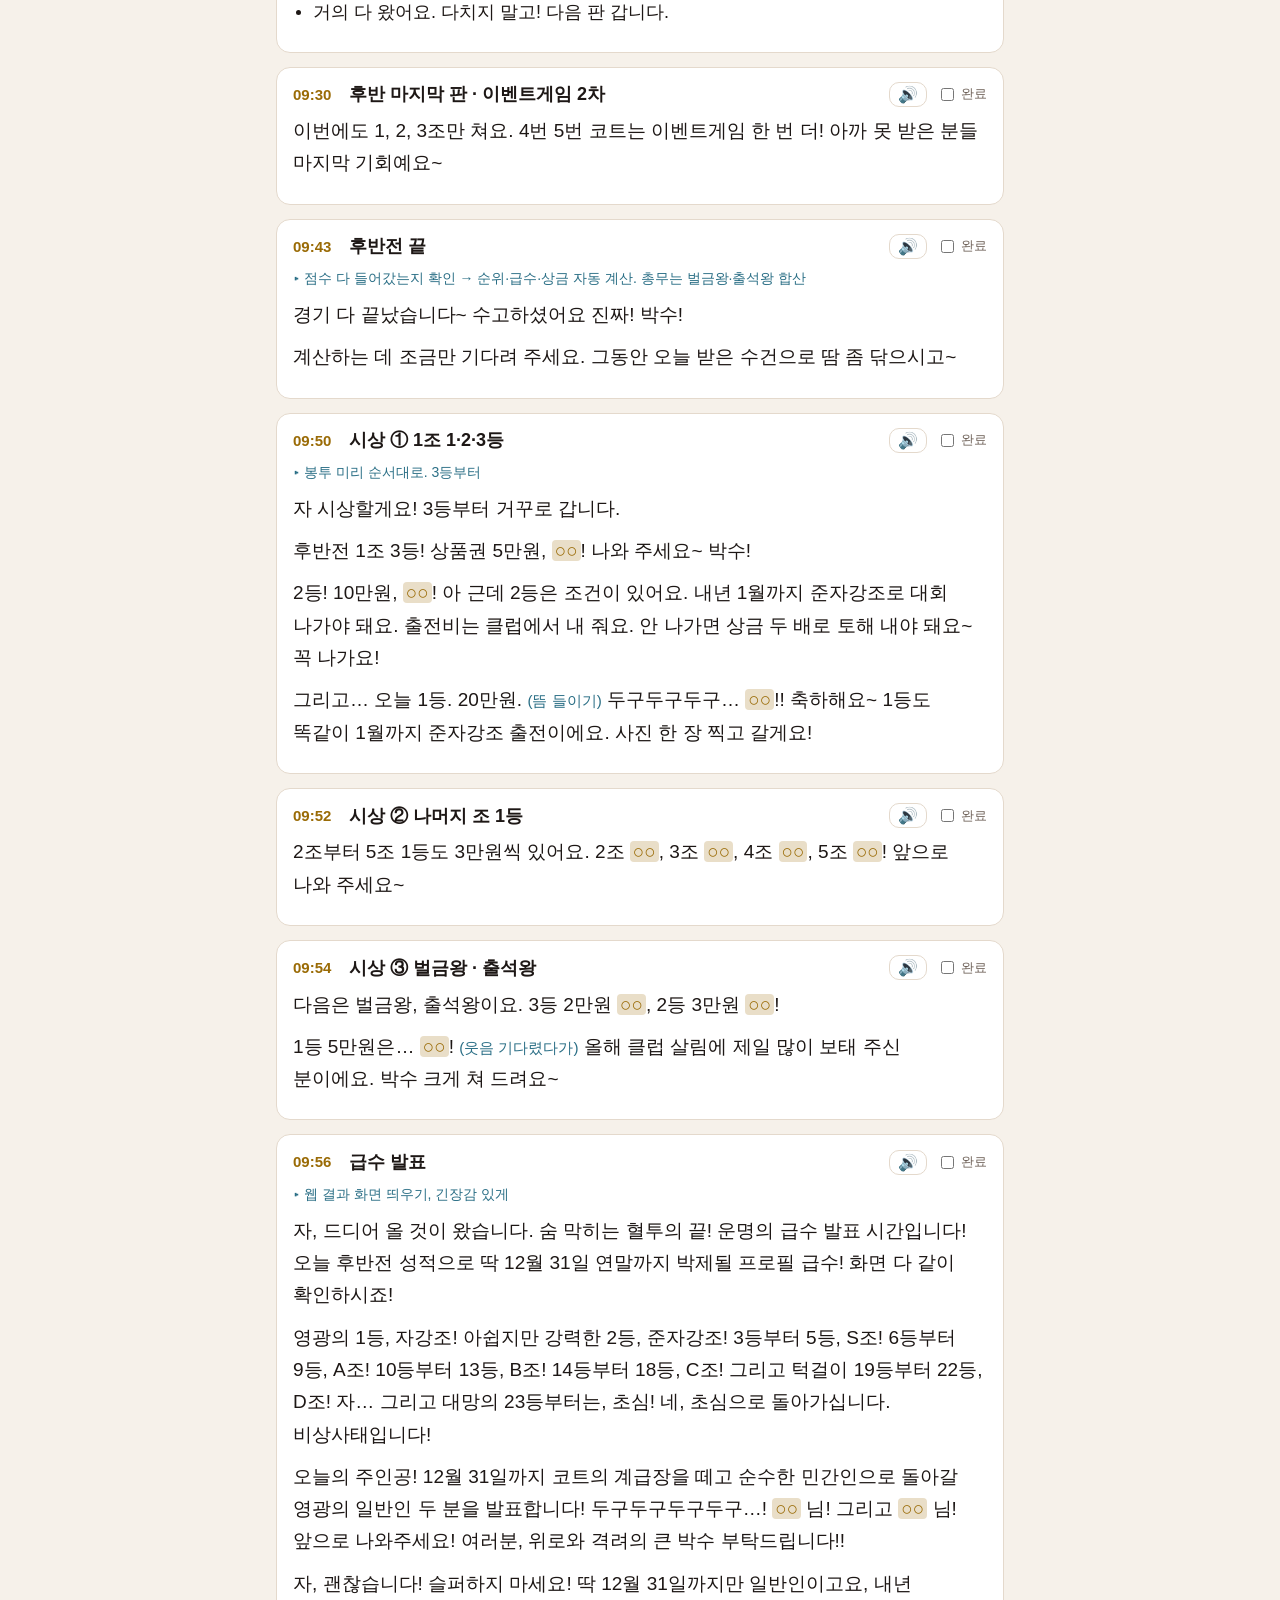
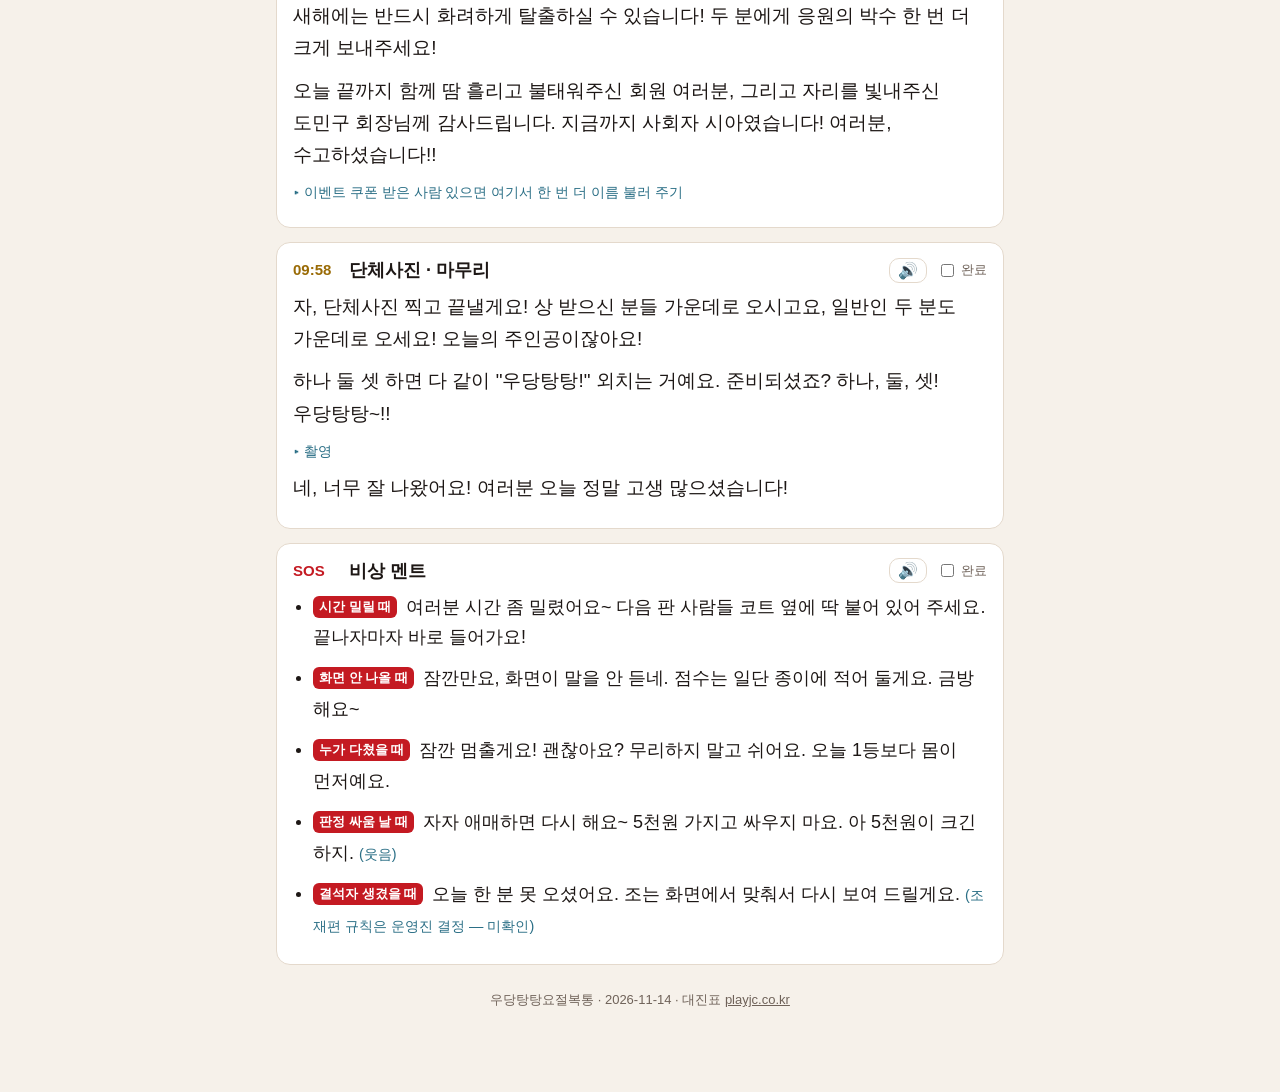
==== commit 2a221559: "후반전 배치 = 전반전 전체 개인 성적순 6·6·6·5·5 (5조 8명 결함 해소) - 기본 배치 overall: 조 구분 없이 승률×1000+득실차+나이×0.03 순으로 1조부터" ====
--- a/mc.html
+++ b/mc.html
@@ -103,16 +103,16 @@
 <p class="say">1조 꼴찌, <span class="ph">○○</span>! <span class="dir">(반응 보고)</span> 아 어떡해~ 2조 꼴찌, <span class="ph">○○</span>! …<span class="dir">(5조까지)</span></p>
 <p class="say">다섯 분 5천원씩이요~ 총무님 받아 주세요. 근데 아직 후반 있어요. 후반에 만회하면 돼요.</p></div></section><section class="card" id="c10" data-time="08:20"><header><span class="time">08:20</span><h2>후반전 조 배치</h2><button class="speak" data-i="10" data-audio="audio/11.mp3" aria-label="음성 듣기">🔊</button><label class="done"><input type="checkbox" data-i="10">완료</label></header><div class="body"><p class="cue">화면에서 배치. 동률은 운영진 한 명이 확인</p>
 <p class="say">후반전 조 바로 나와요.</p>
-<p class="cue">배치 규칙 = 순위별. 웹 「후반전 배치 규칙」 음성 버튼과 같은 말</p>
-<p class="say">전반에 조 1등 하신 분들은 전부 1조! 2등은 2조, 3등은 3조, 4등은 4조, 이렇게 같은 순위끼리 다시 모여요. 5등이랑 6등 하신 분들은 5조에서 같이 쳐요.</p>
-<p class="cue">28명이면 1~4조 5명씩, 5조 8명. 5조는 8경기라 다른 조보다 세 판 늦게 끝나요.</p>
+<p class="cue">배치 규칙 = 전체 개인 성적순. 웹 「후반전 배치 규칙」 음성 버튼과 같은 말</p>
+<p class="say">이번엔 조 상관없이, 전반전 개인 성적 순서대로 줄 세워요. 승률 먼저, 그다음 득실차, 그래도 같으면 나이 많은 분이 조금 위예요. 맨 위부터 1조, 그다음 2조, 이렇게 차례로 채워요. 점수까지 똑같으면 동전 던져요. 네, 진짜 동전이요!</p>
+<p class="cue">28명이면 1·2·3조 6명, 4·5조 5명. 전반전이랑 조 크기 같아요.</p>
 <p class="say">자 1조 부를게요. 20만원 걸린 조예요. <span class="ph">○○</span>, <span class="ph">○○</span>, <span class="ph">○○</span>… 다 코트로 가세요~</p></div></section><section class="card" id="c11" data-time="08:25"><header><span class="time">08:25</span><h2>후반전 시작</h2><button class="speak" data-i="11" data-audio="audio/12.mp3" aria-label="음성 듣기">🔊</button><label class="done"><input type="checkbox" data-i="11">완료</label></header><div class="body"><p class="cue">음악, 호루라기</p>
 <p class="say">이제 진짜예요. 후반 성적으로 상금이랑 급수 다 정해져요. 맨 밑에 두 명은 일반인. 잊지 마세요~</p>
 <p class="say">후반전 시작!</p></div></section><section class="card" id="c12" data-time="08:38"><header><span class="time">08:38</span><h2>라운드 넘어갈 때 (후반)</h2><button class="speak" data-i="12" data-audio="audio/13.mp3" aria-label="음성 듣기">🔊</button><label class="done"><input type="checkbox" data-i="12">완료</label></header><div class="body"><ul>
 <li><span class="say">다음 판이요~ 지금부터 한 점 한 점이 급수예요. 빨리빨리 들어가세요!</span></li>
 <li><span class="say">1조 코트 분위기 봐요. 20만원 걸리니까 다들 눈빛이 달라.</span></li>
 <li><span class="say">거의 다 왔어요. 다치지 말고! 다음 판 갑니다.</span></li>
-</ul></div></section><section class="card" id="c13" data-time="09:30"><header><span class="time">09:30</span><h2>후반 마지막 판 · 이벤트게임 2차</h2><button class="speak" data-i="13" data-audio="audio/14.mp3" aria-label="음성 듣기">🔊</button><label class="done"><input type="checkbox" data-i="13">완료</label></header><div class="body"><p class="say">이제 5조만 남았어요<span class="dir">(5조는 10시 9분쯤 끝나요)</span>. 1번부터 4번 코트는 이벤트게임 한 번 더! 아까 못 받은 분들 마지막 기회예요~</p></div></section><section class="card" id="c14" data-time="09:43"><header><span class="time">09:43</span><h2>후반전 끝</h2><button class="speak" data-i="14" data-audio="audio/15.mp3" aria-label="음성 듣기">🔊</button><label class="done"><input type="checkbox" data-i="14">완료</label></header><div class="body"><p class="cue">점수 다 들어갔는지 확인 → 순위·급수·상금 자동 계산. 총무는 벌금왕·출석왕 합산</p>
+</ul></div></section><section class="card" id="c13" data-time="09:30"><header><span class="time">09:30</span><h2>후반 마지막 판 · 이벤트게임 2차</h2><button class="speak" data-i="13" data-audio="audio/14.mp3" aria-label="음성 듣기">🔊</button><label class="done"><input type="checkbox" data-i="13">완료</label></header><div class="body"><p class="say">이번에도 1, 2, 3조만 쳐요. 4번 5번 코트는 이벤트게임 한 번 더! 아까 못 받은 분들 마지막 기회예요~</p></div></section><section class="card" id="c14" data-time="09:43"><header><span class="time">09:43</span><h2>후반전 끝</h2><button class="speak" data-i="14" data-audio="audio/15.mp3" aria-label="음성 듣기">🔊</button><label class="done"><input type="checkbox" data-i="14">완료</label></header><div class="body"><p class="cue">점수 다 들어갔는지 확인 → 순위·급수·상금 자동 계산. 총무는 벌금왕·출석왕 합산</p>
 <p class="say">경기 다 끝났습니다~ 수고하셨어요 진짜! 박수!</p>
 <p class="say">계산하는 데 조금만 기다려 주세요. 그동안 오늘 받은 수건으로 땀 좀 닦으시고~</p></div></section><section class="card" id="c15" data-time="09:50"><header><span class="time">09:50</span><h2>시상 ① 1조 1·2·3등</h2><button class="speak" data-i="15" data-audio="audio/16.mp3" aria-label="음성 듣기">🔊</button><label class="done"><input type="checkbox" data-i="15">완료</label></header><div class="body"><p class="cue">봉투 미리 순서대로. 3등부터</p>
 <p class="say">자 시상할게요! 3등부터 거꾸로 갑니다.</p>
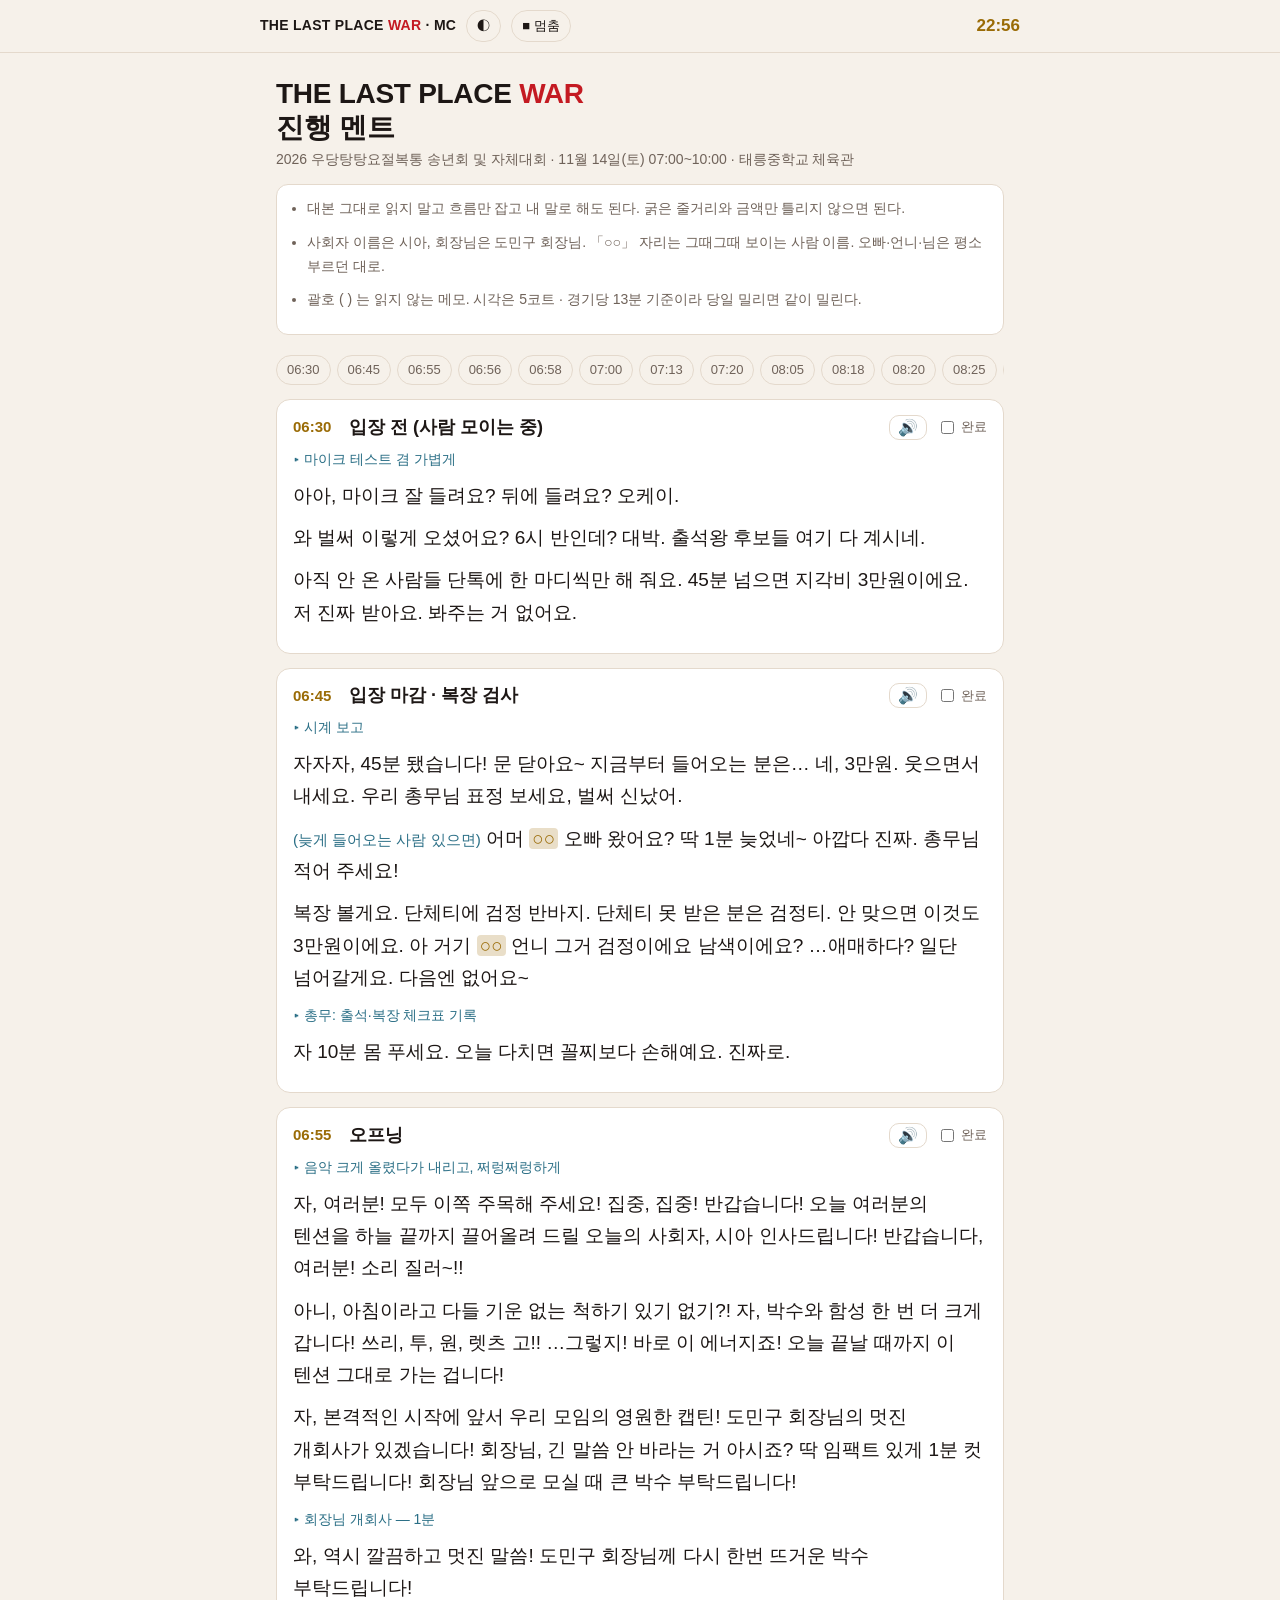
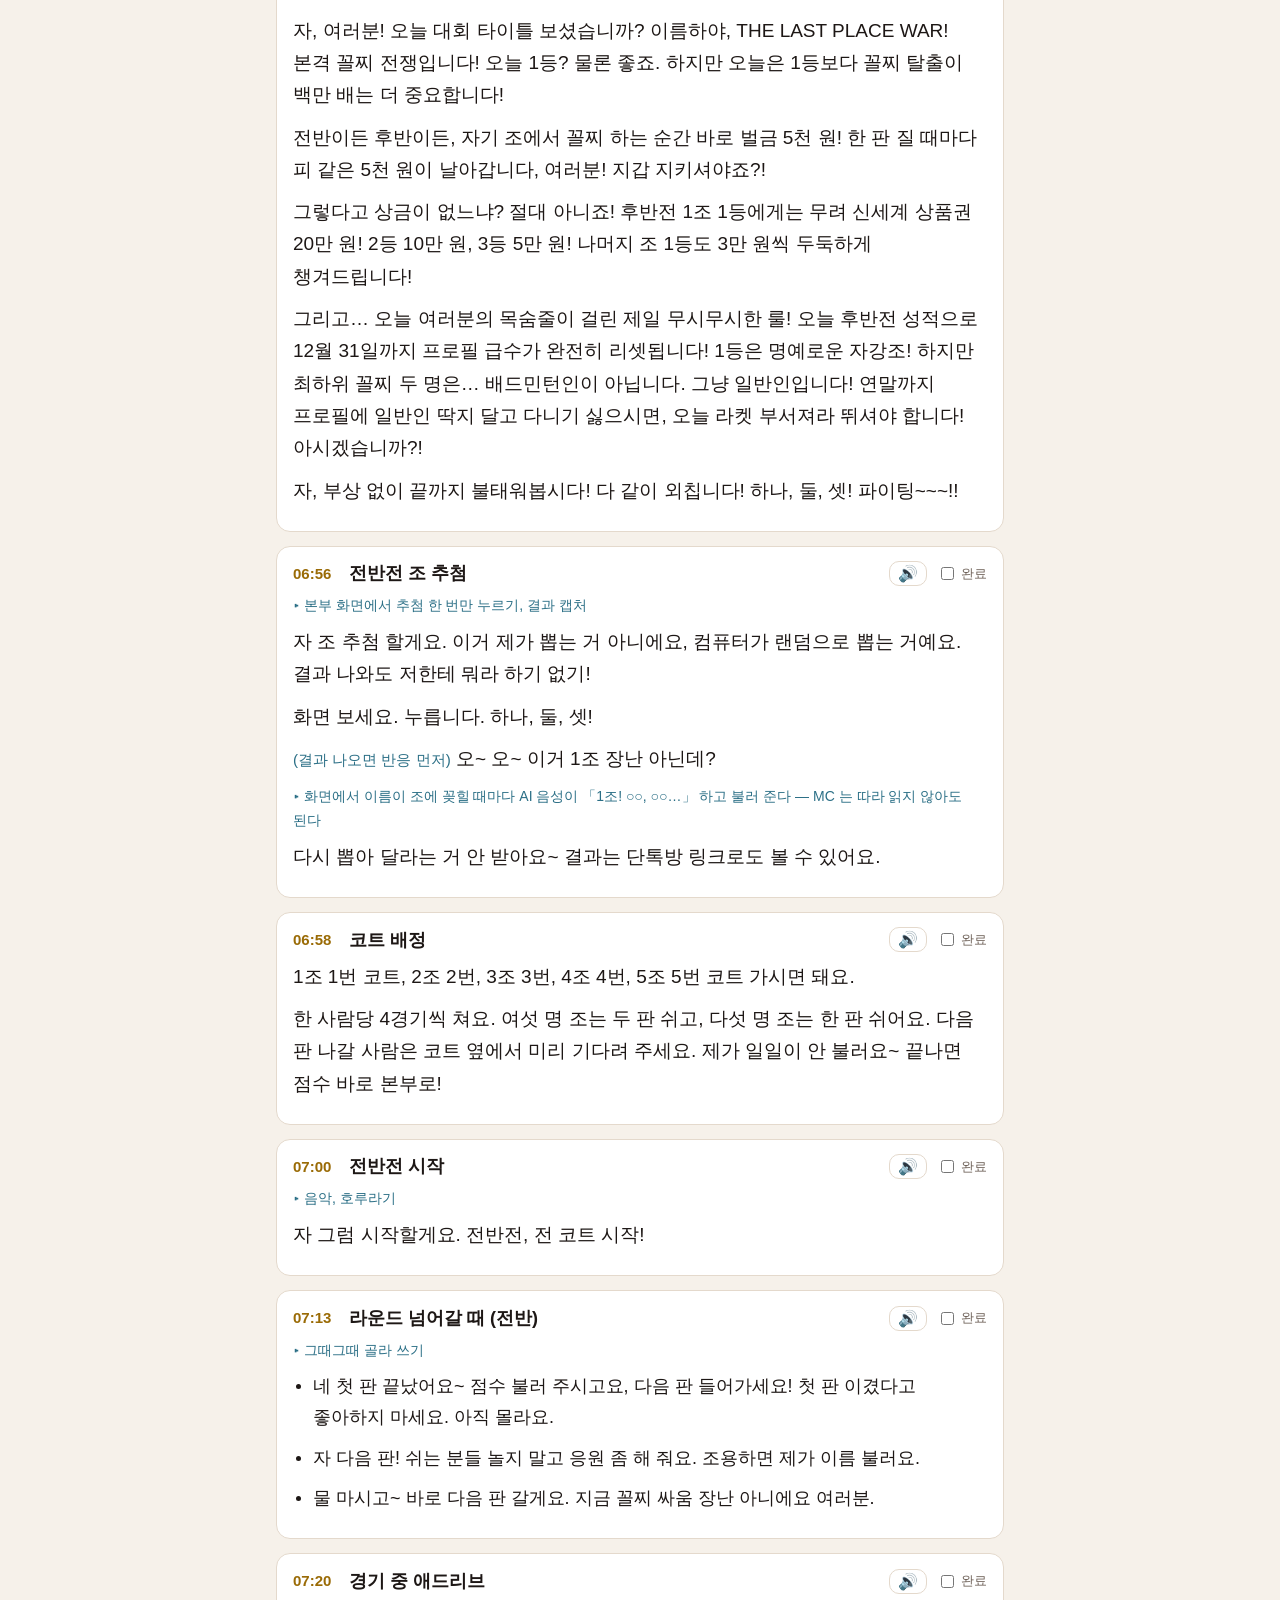
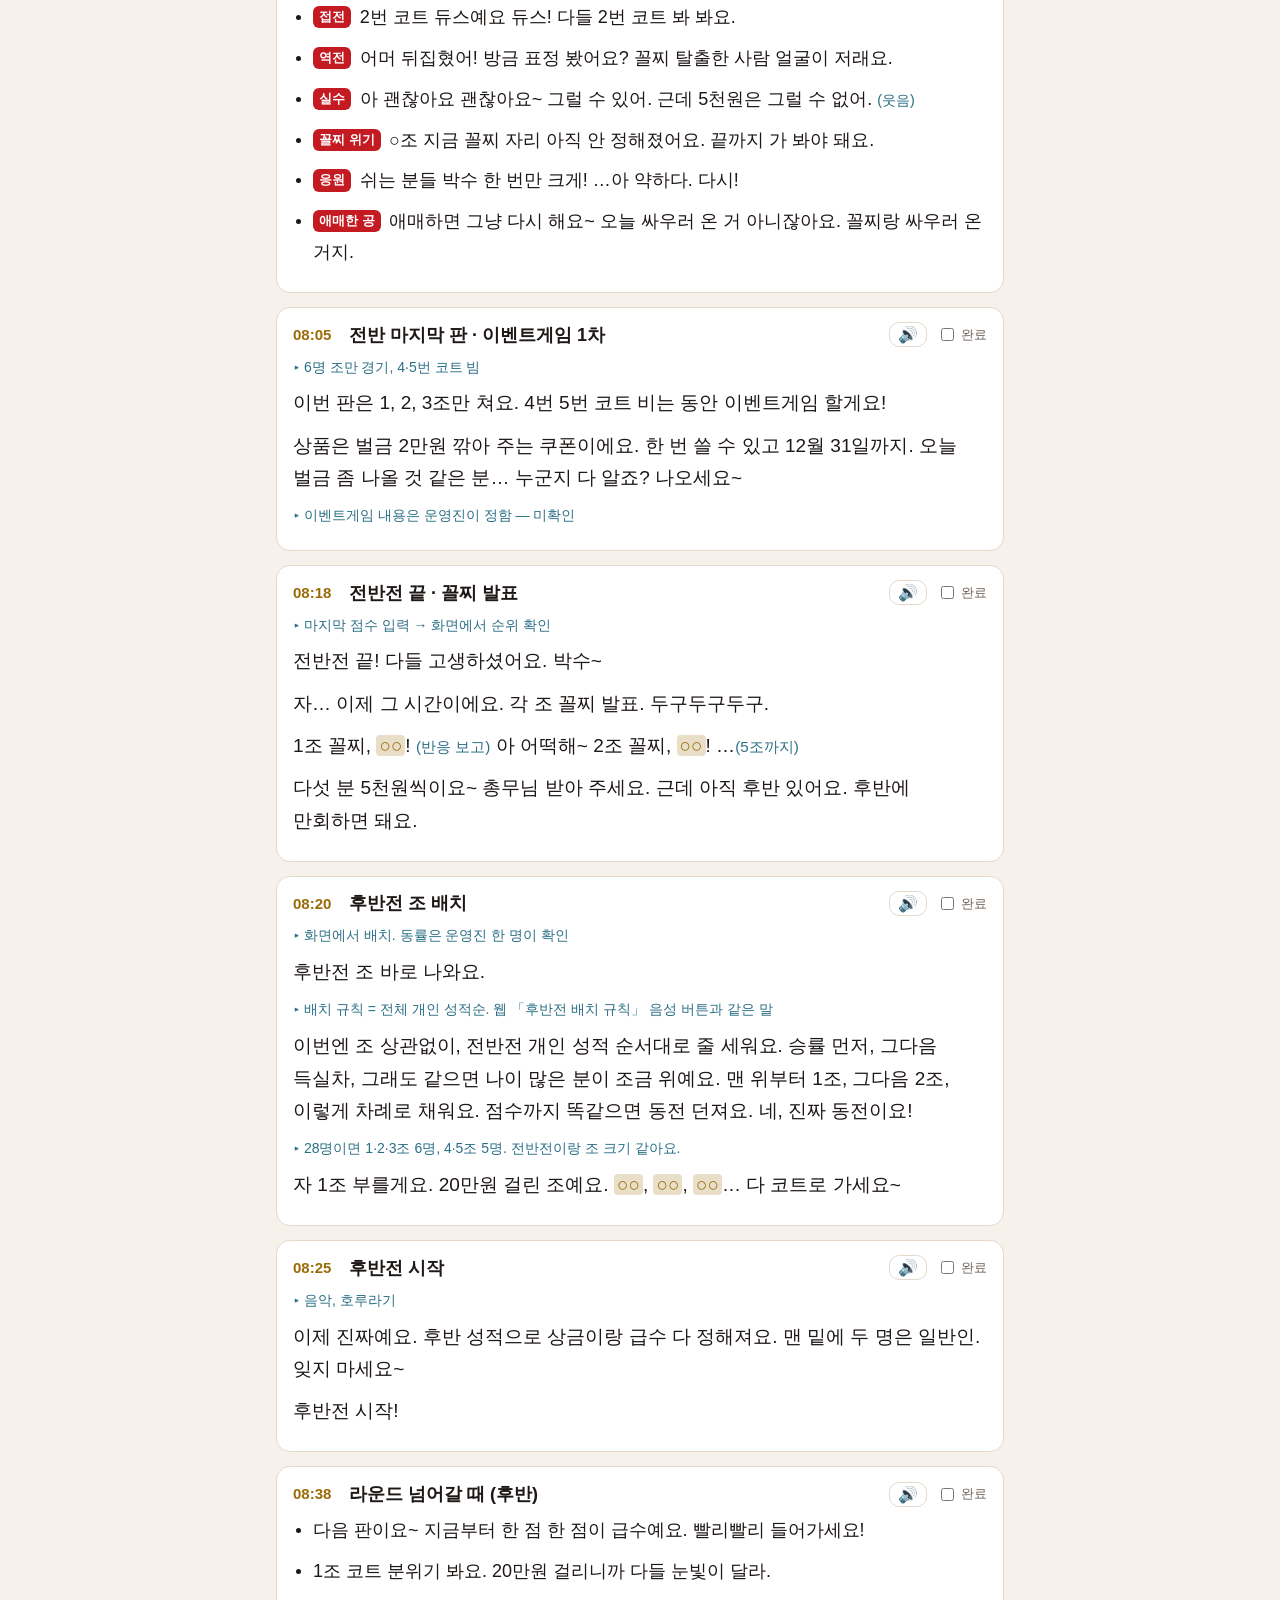
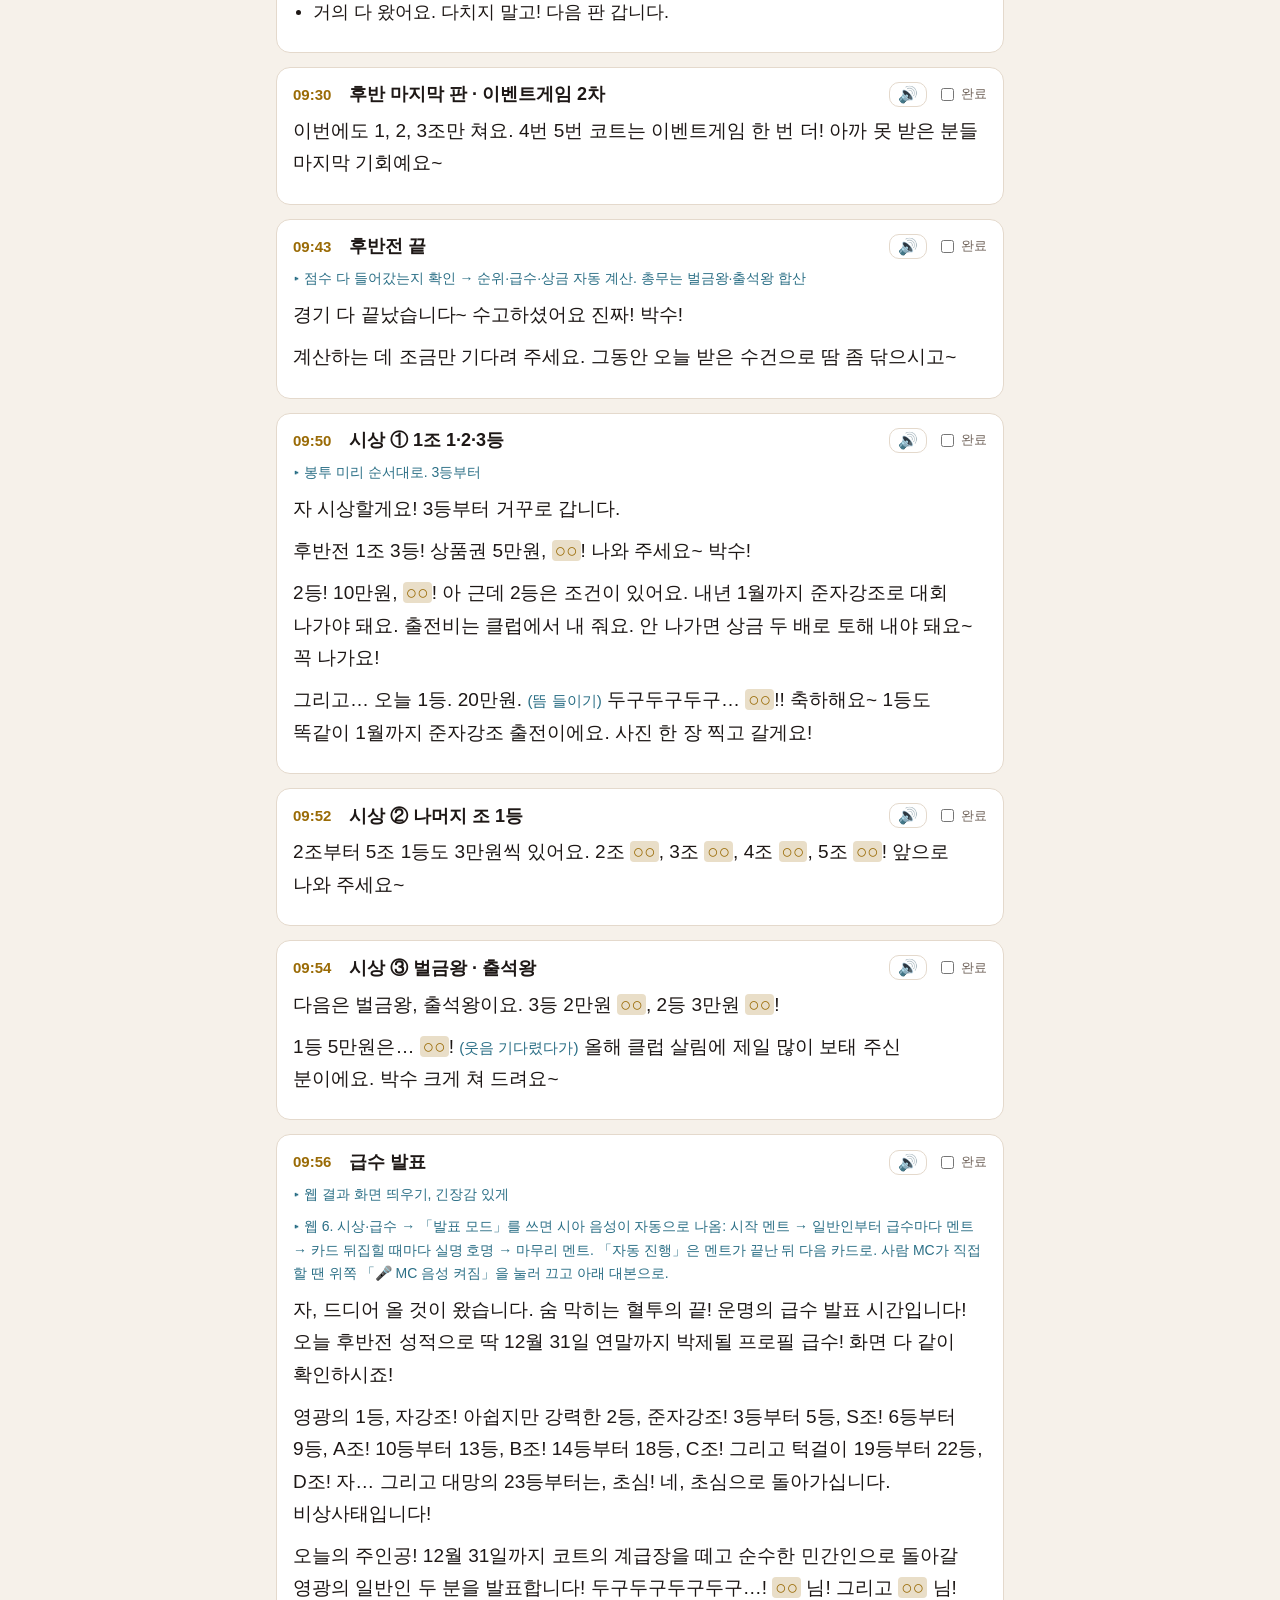
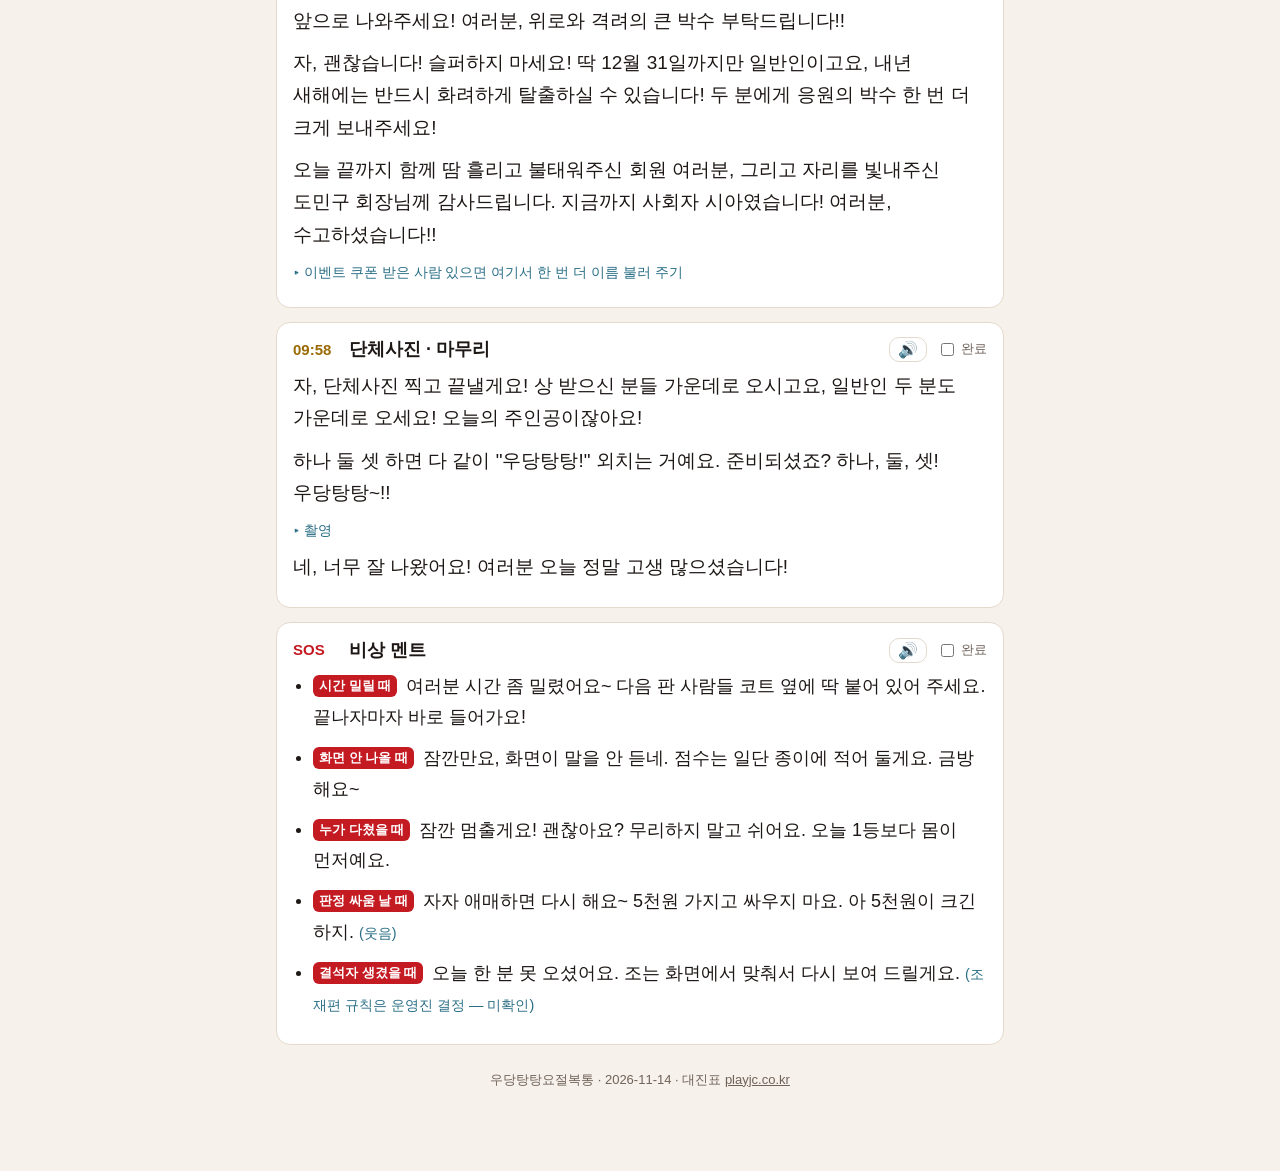
==== commit d6997a5a: "발표 모드 MC 음성: 시작·급수별 시아 멘트 + 카드마다 실명 호명, 자동 진행은 멘트 끝난 뒤 - 원인: 발표 모드가 화면 전체를 덮어 MC 줄이 가려지고, 발표 단계에 음성이" ====
--- a/mc.html
+++ b/mc.html
@@ -120,6 +120,7 @@
 <p class="say">2등! 10만원, <span class="ph">○○</span>! 아 근데 2등은 조건이 있어요. 내년 1월까지 준자강조로 대회 나가야 돼요. 출전비는 클럽에서 내 줘요. 안 나가면 상금 두 배로 토해 내야 돼요~ 꼭 나가요!</p>
 <p class="say">그리고… 오늘 1등. 20만원. <span class="dir">(뜸 들이기)</span> 두구두구두구… <span class="ph">○○</span>!! 축하해요~ 1등도 똑같이 1월까지 준자강조 출전이에요. 사진 한 장 찍고 갈게요!</p></div></section><section class="card" id="c16" data-time="09:52"><header><span class="time">09:52</span><h2>시상 ② 나머지 조 1등</h2><button class="speak" data-i="16" data-audio="audio/17.mp3" aria-label="음성 듣기">🔊</button><label class="done"><input type="checkbox" data-i="16">완료</label></header><div class="body"><p class="say">2조부터 5조 1등도 3만원씩 있어요. 2조 <span class="ph">○○</span>, 3조 <span class="ph">○○</span>, 4조 <span class="ph">○○</span>, 5조 <span class="ph">○○</span>! 앞으로 나와 주세요~</p></div></section><section class="card" id="c17" data-time="09:54"><header><span class="time">09:54</span><h2>시상 ③ 벌금왕 · 출석왕</h2><button class="speak" data-i="17" data-audio="audio/18.mp3" aria-label="음성 듣기">🔊</button><label class="done"><input type="checkbox" data-i="17">완료</label></header><div class="body"><p class="say">다음은 벌금왕, 출석왕이요. 3등 2만원 <span class="ph">○○</span>, 2등 3만원 <span class="ph">○○</span>!</p>
 <p class="say">1등 5만원은… <span class="ph">○○</span>! <span class="dir">(웃음 기다렸다가)</span> 올해 클럽 살림에 제일 많이 보태 주신 분이에요. 박수 크게 쳐 드려요~</p></div></section><section class="card" id="c18" data-time="09:56"><header><span class="time">09:56</span><h2>급수 발표</h2><button class="speak" data-i="18" data-audio="audio/19.mp3" aria-label="음성 듣기">🔊</button><label class="done"><input type="checkbox" data-i="18">완료</label></header><div class="body"><p class="cue">웹 결과 화면 띄우기, 긴장감 있게</p>
+<p class="cue">웹 6. 시상·급수 → 「발표 모드」를 쓰면 시아 음성이 자동으로 나옴: 시작 멘트 → 일반인부터 급수마다 멘트 → 카드 뒤집힐 때마다 실명 호명 → 마무리 멘트. 「자동 진행」은 멘트가 끝난 뒤 다음 카드로. 사람 MC가 직접 할 땐 위쪽 「🎤 MC 음성 켜짐」을 눌러 끄고 아래 대본으로.</p>
 <p class="say">자, 드디어 올 것이 왔습니다. 숨 막히는 혈투의 끝! 운명의 급수 발표 시간입니다! 오늘 후반전 성적으로 딱 12월 31일 연말까지 박제될 프로필 급수! 화면 다 같이 확인하시죠!</p>
 <p class="say">영광의 1등, 자강조! 아쉽지만 강력한 2등, 준자강조! 3등부터 5등, S조! 6등부터 9등, A조! 10등부터 13등, B조! 14등부터 18등, C조! 그리고 턱걸이 19등부터 22등, D조! 자… 그리고 대망의 23등부터는, 초심! 네, 초심으로 돌아가십니다. 비상사태입니다!</p>
 <p class="say">오늘의 주인공! 12월 31일까지 코트의 계급장을 떼고 순수한 민간인으로 돌아갈 영광의 일반인 두 분을 발표합니다! 두구두구두구두구…! <span class="ph">○○</span> 님! 그리고 <span class="ph">○○</span> 님! 앞으로 나와주세요! 여러분, 위로와 격려의 큰 박수 부탁드립니다!!</p>
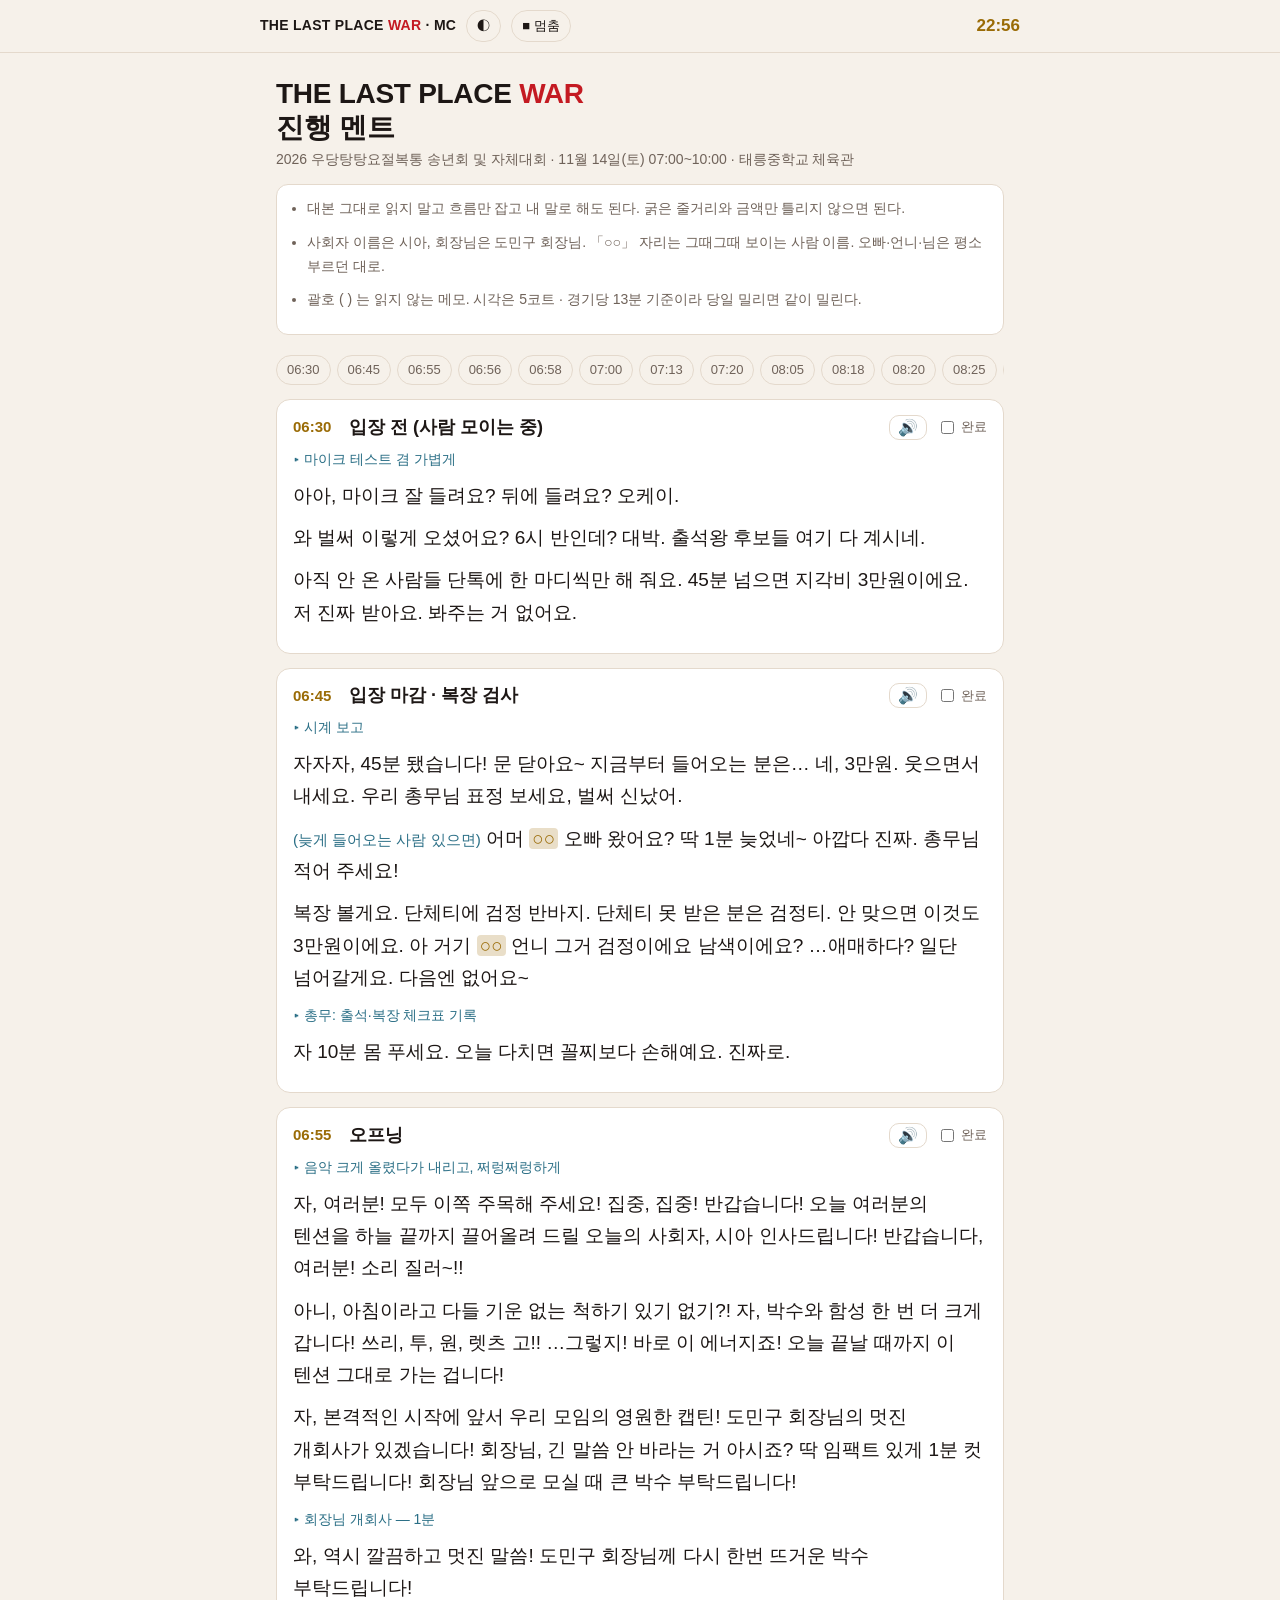
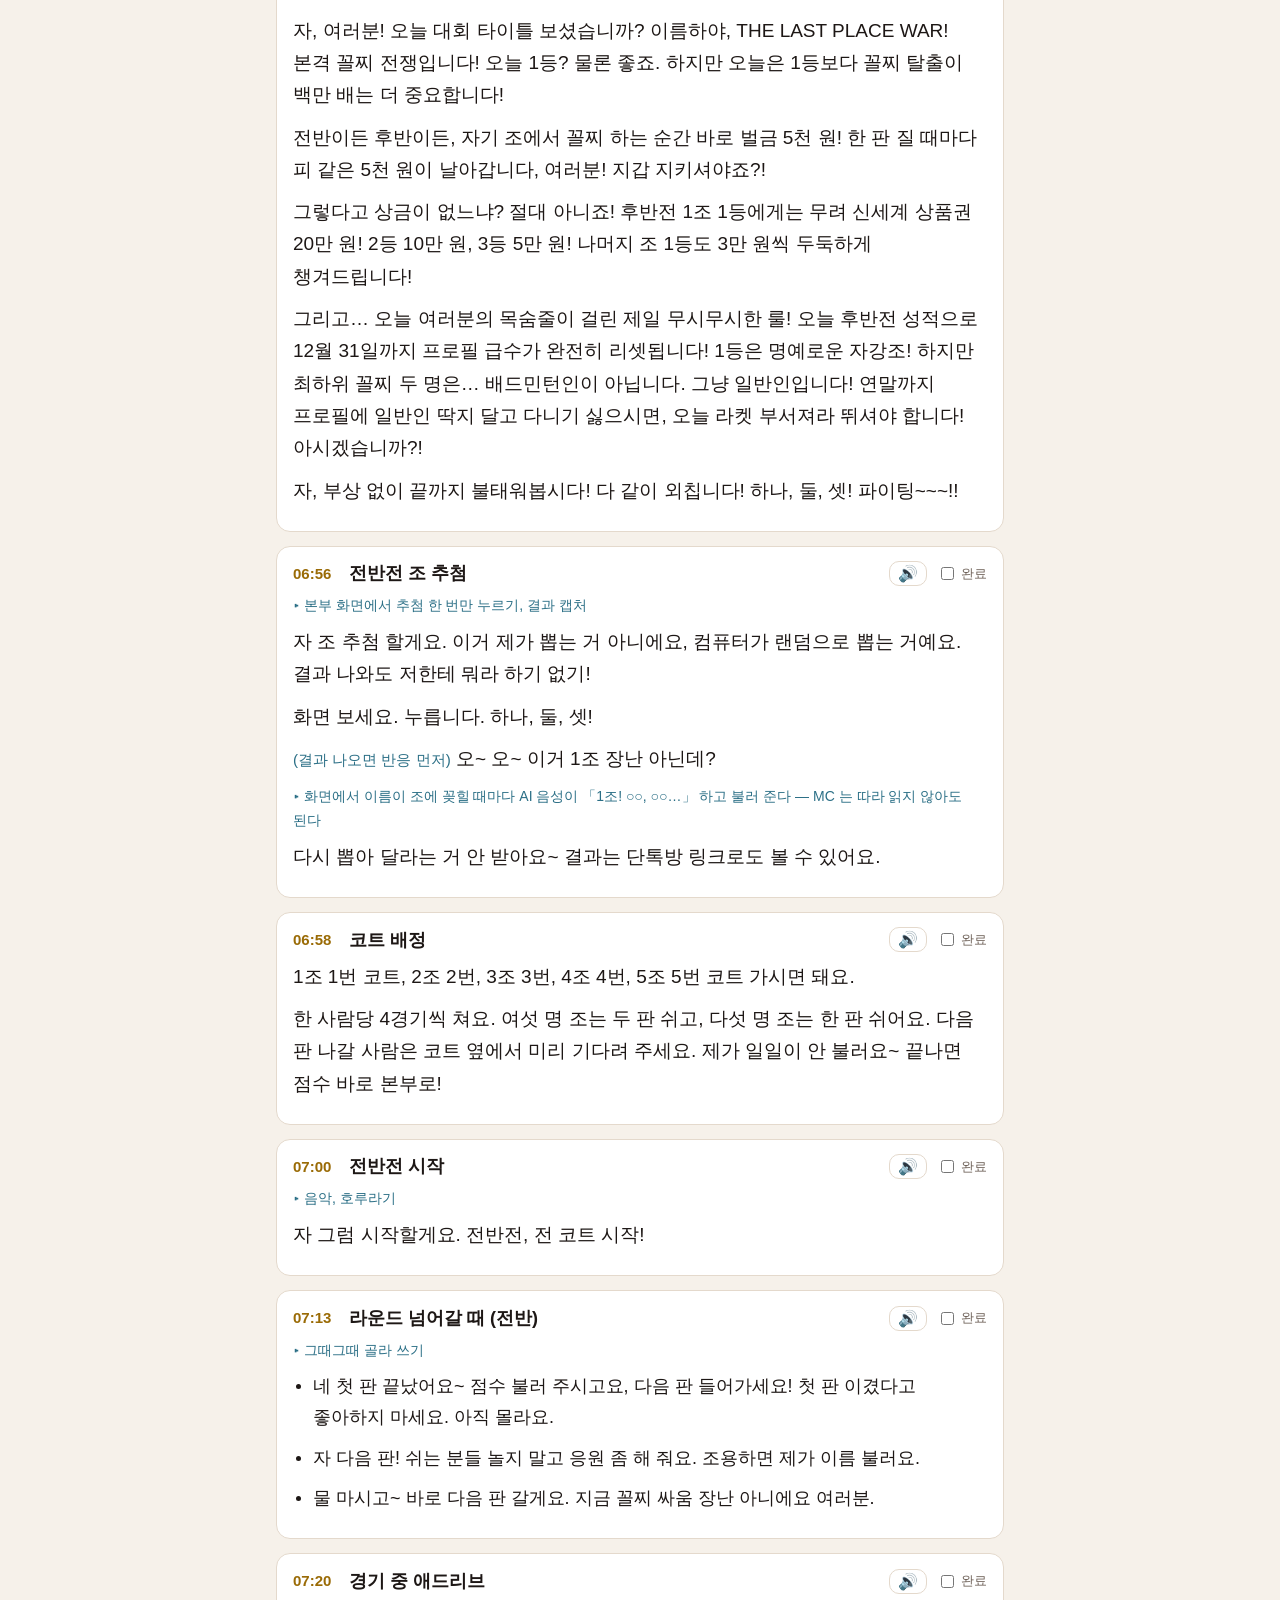
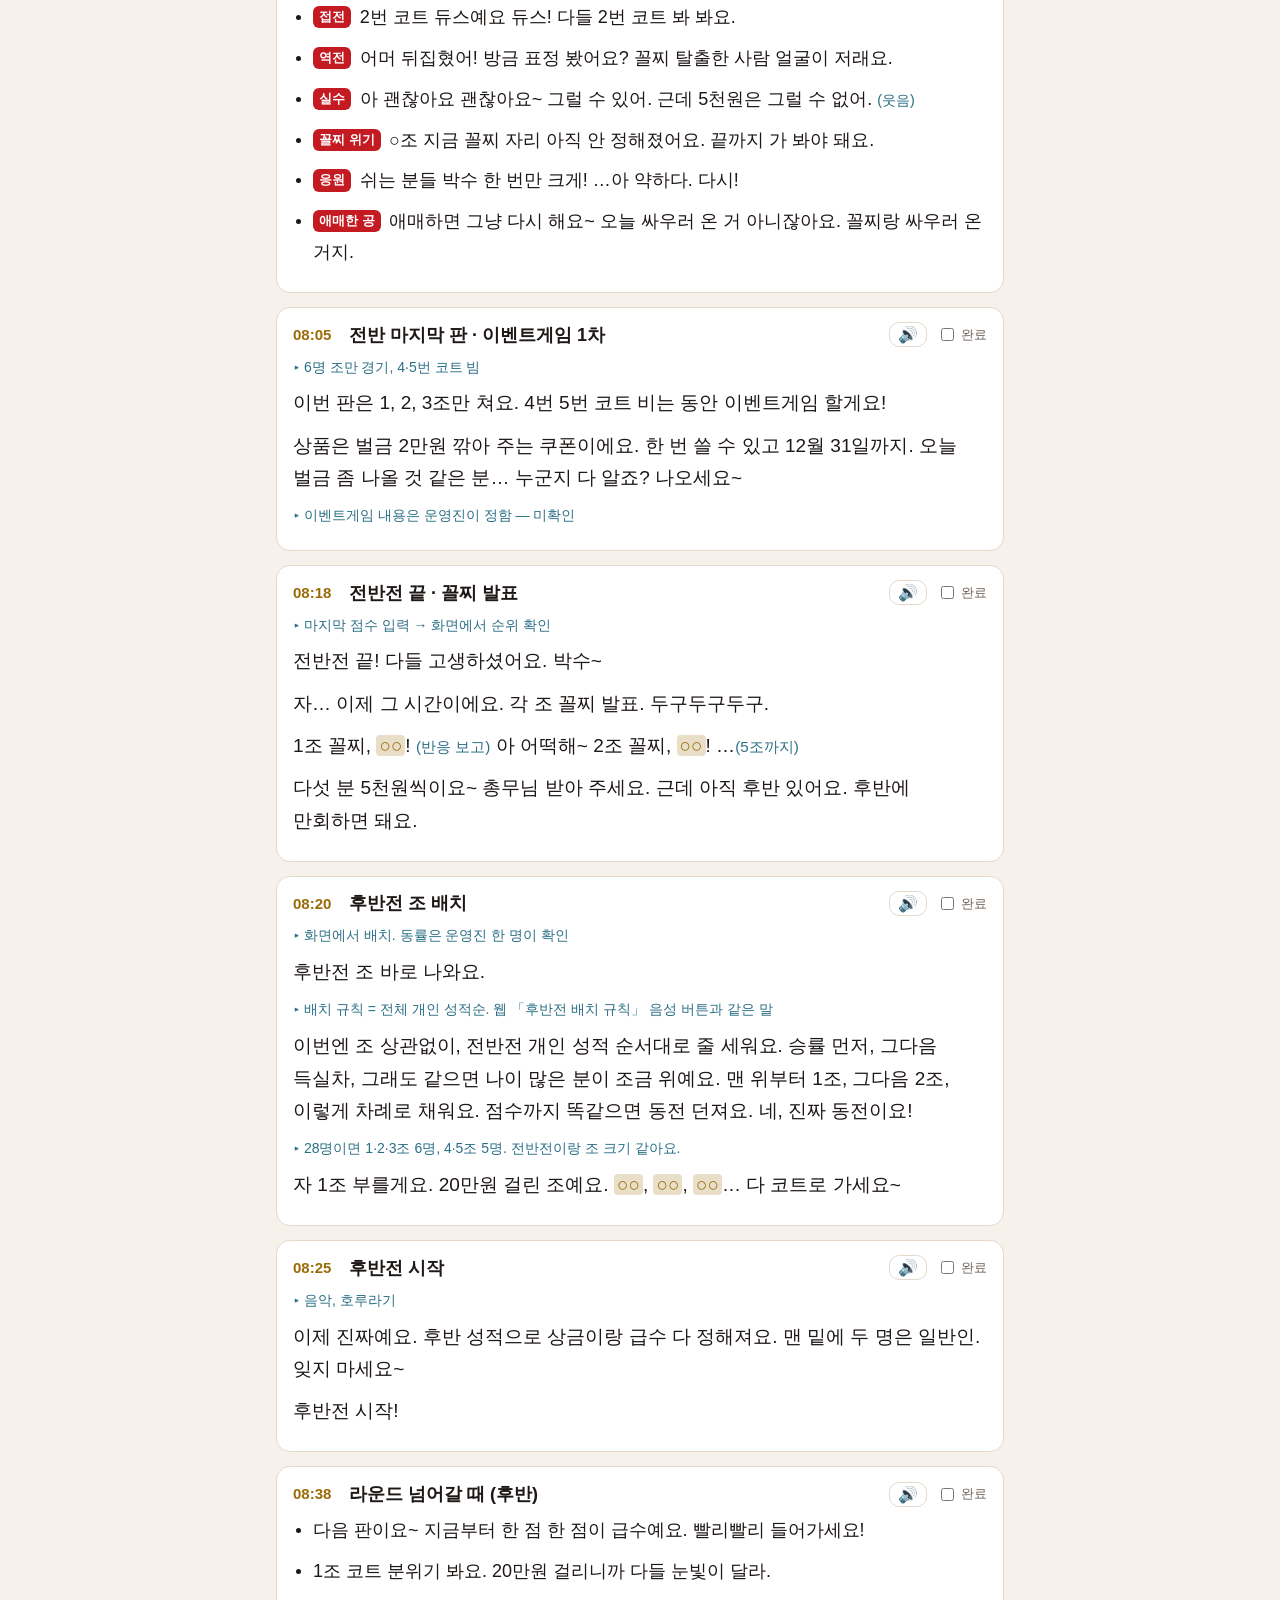
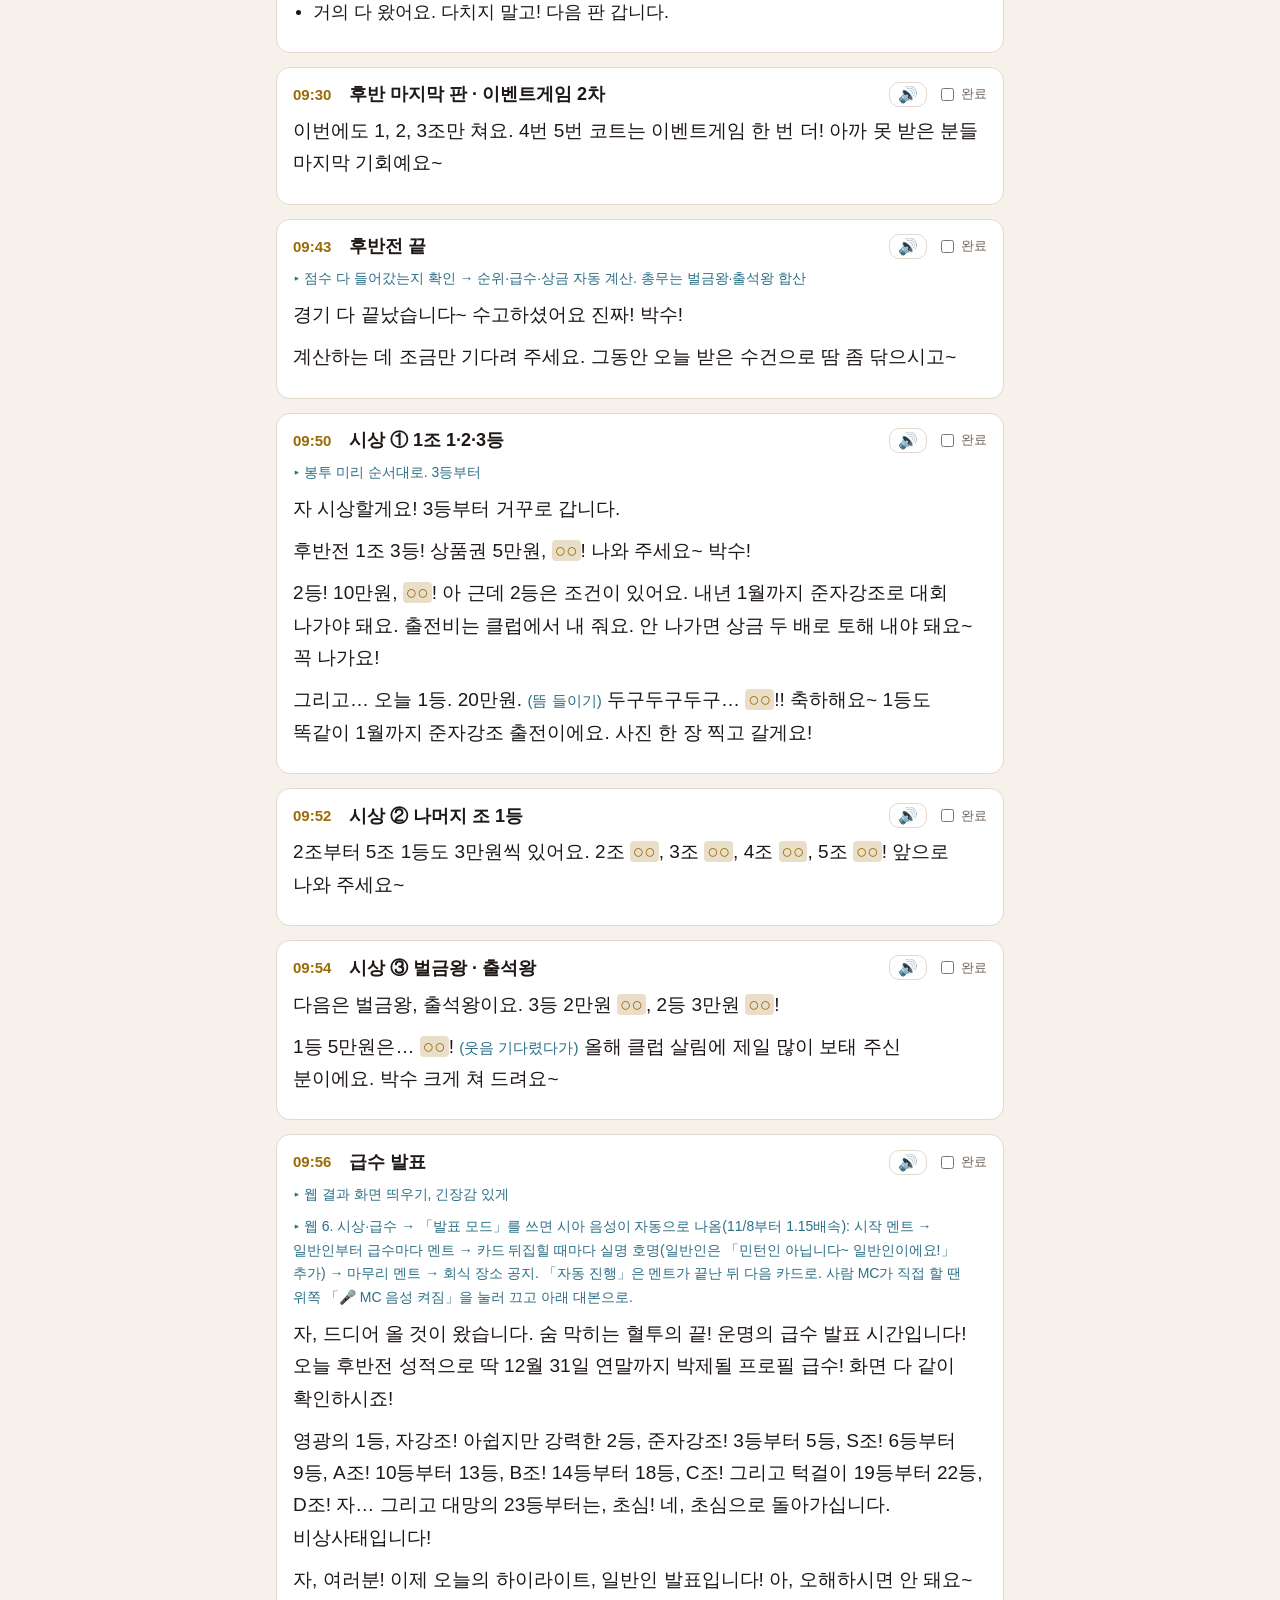
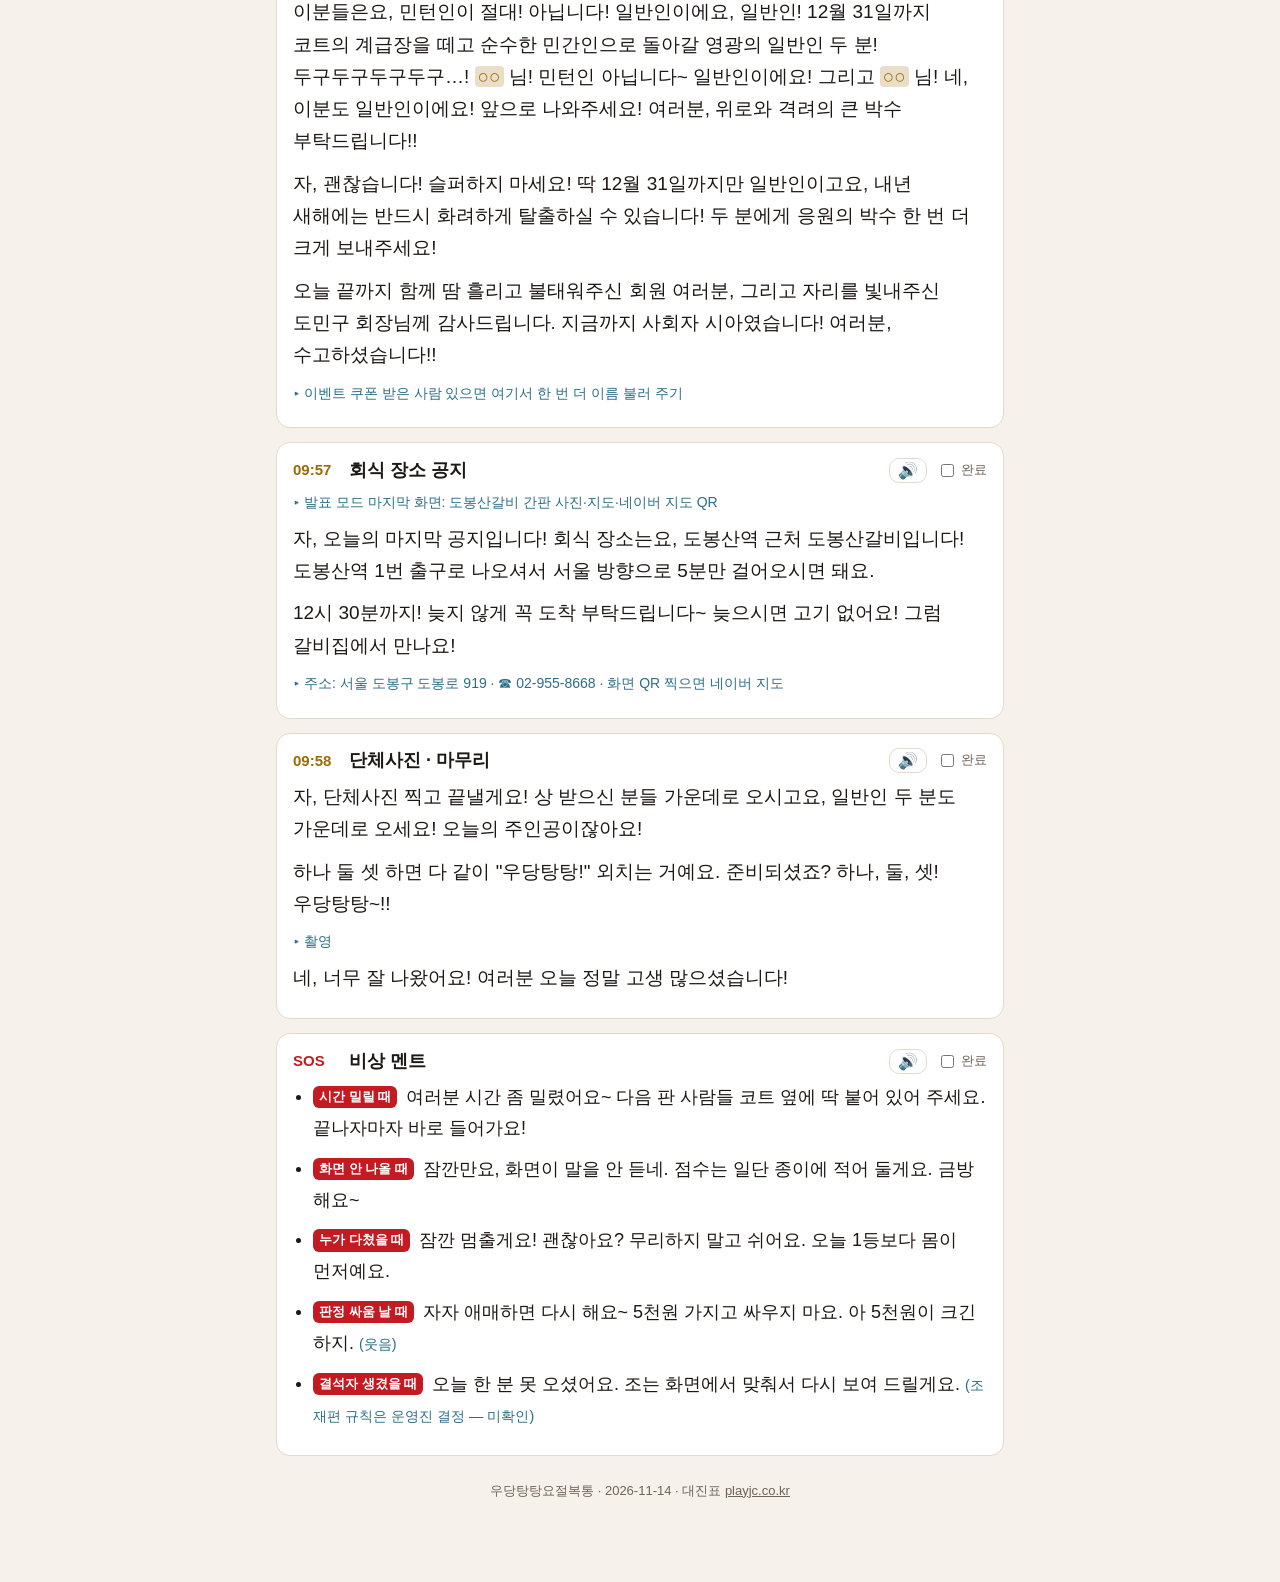
==== commit 787ead68: "급수 발표 뒤 회식 장소 공지(도봉산갈비·12시 30분)·일반인 놀림 멘트·발표 1.15배속·연출 강화 Co-Authored-By: Claude Opus 5.5 <noreply@a" ====
--- a/mc.html
+++ b/mc.html
@@ -56,7 +56,7 @@
 <ul class="rules"><li>대본 그대로 읽지 말고 흐름만 잡고 내 말로 해도 된다. 굵은 줄거리와 금액만 틀리지 않으면 된다.</li>
 <li>사회자 이름은 시아, 회장님은 도민구 회장님. 「○○」 자리는 그때그때 보이는 사람 이름. 오빠·언니·님은 평소 부르던 대로.</li>
 <li>괄호 ( ) 는 읽지 않는 메모. 시각은 5코트 · 경기당 13분 기준이라 당일 밀리면 같이 밀린다.</li></ul>
-<nav class="toc" id="toc"><a href="#c0" data-i="0">06:30</a><a href="#c1" data-i="1">06:45</a><a href="#c2" data-i="2">06:55</a><a href="#c3" data-i="3">06:56</a><a href="#c4" data-i="4">06:58</a><a href="#c5" data-i="5">07:00</a><a href="#c6" data-i="6">07:13</a><a href="#c7" data-i="7">07:20</a><a href="#c8" data-i="8">08:05</a><a href="#c9" data-i="9">08:18</a><a href="#c10" data-i="10">08:20</a><a href="#c11" data-i="11">08:25</a><a href="#c12" data-i="12">08:38</a><a href="#c13" data-i="13">09:30</a><a href="#c14" data-i="14">09:43</a><a href="#c15" data-i="15">09:50</a><a href="#c16" data-i="16">09:52</a><a href="#c17" data-i="17">09:54</a><a href="#c18" data-i="18">09:56</a><a href="#c19" data-i="19">09:58</a><a href="#c20" data-i="20">SOS</a></nav>
+<nav class="toc" id="toc"><a href="#c0" data-i="0">06:30</a><a href="#c1" data-i="1">06:45</a><a href="#c2" data-i="2">06:55</a><a href="#c3" data-i="3">06:56</a><a href="#c4" data-i="4">06:58</a><a href="#c5" data-i="5">07:00</a><a href="#c6" data-i="6">07:13</a><a href="#c7" data-i="7">07:20</a><a href="#c8" data-i="8">08:05</a><a href="#c9" data-i="9">08:18</a><a href="#c10" data-i="10">08:20</a><a href="#c11" data-i="11">08:25</a><a href="#c12" data-i="12">08:38</a><a href="#c13" data-i="13">09:30</a><a href="#c14" data-i="14">09:43</a><a href="#c15" data-i="15">09:50</a><a href="#c16" data-i="16">09:52</a><a href="#c17" data-i="17">09:54</a><a href="#c18" data-i="18">09:56</a><a href="#c19" data-i="19">09:57</a><a href="#c20" data-i="20">09:58</a><a href="#c21" data-i="21">SOS</a></nav>
 <section class="card" id="c0" data-time="06:30"><header><span class="time">06:30</span><h2>입장 전 (사람 모이는 중)</h2><button class="speak" data-i="0" data-audio="audio/01.mp3" aria-label="음성 듣기">🔊</button><label class="done"><input type="checkbox" data-i="0">완료</label></header><div class="body"><p class="cue">마이크 테스트 겸 가볍게</p>
 <p class="say">아아, 마이크 잘 들려요? 뒤에 들려요? 오케이.</p>
 <p class="say">와 벌써 이렇게 오셨어요? 6시 반인데? 대박. 출석왕 후보들 여기 다 계시네.</p>
@@ -120,16 +120,19 @@
 <p class="say">2등! 10만원, <span class="ph">○○</span>! 아 근데 2등은 조건이 있어요. 내년 1월까지 준자강조로 대회 나가야 돼요. 출전비는 클럽에서 내 줘요. 안 나가면 상금 두 배로 토해 내야 돼요~ 꼭 나가요!</p>
 <p class="say">그리고… 오늘 1등. 20만원. <span class="dir">(뜸 들이기)</span> 두구두구두구… <span class="ph">○○</span>!! 축하해요~ 1등도 똑같이 1월까지 준자강조 출전이에요. 사진 한 장 찍고 갈게요!</p></div></section><section class="card" id="c16" data-time="09:52"><header><span class="time">09:52</span><h2>시상 ② 나머지 조 1등</h2><button class="speak" data-i="16" data-audio="audio/17.mp3" aria-label="음성 듣기">🔊</button><label class="done"><input type="checkbox" data-i="16">완료</label></header><div class="body"><p class="say">2조부터 5조 1등도 3만원씩 있어요. 2조 <span class="ph">○○</span>, 3조 <span class="ph">○○</span>, 4조 <span class="ph">○○</span>, 5조 <span class="ph">○○</span>! 앞으로 나와 주세요~</p></div></section><section class="card" id="c17" data-time="09:54"><header><span class="time">09:54</span><h2>시상 ③ 벌금왕 · 출석왕</h2><button class="speak" data-i="17" data-audio="audio/18.mp3" aria-label="음성 듣기">🔊</button><label class="done"><input type="checkbox" data-i="17">완료</label></header><div class="body"><p class="say">다음은 벌금왕, 출석왕이요. 3등 2만원 <span class="ph">○○</span>, 2등 3만원 <span class="ph">○○</span>!</p>
 <p class="say">1등 5만원은… <span class="ph">○○</span>! <span class="dir">(웃음 기다렸다가)</span> 올해 클럽 살림에 제일 많이 보태 주신 분이에요. 박수 크게 쳐 드려요~</p></div></section><section class="card" id="c18" data-time="09:56"><header><span class="time">09:56</span><h2>급수 발표</h2><button class="speak" data-i="18" data-audio="audio/19.mp3" aria-label="음성 듣기">🔊</button><label class="done"><input type="checkbox" data-i="18">완료</label></header><div class="body"><p class="cue">웹 결과 화면 띄우기, 긴장감 있게</p>
-<p class="cue">웹 6. 시상·급수 → 「발표 모드」를 쓰면 시아 음성이 자동으로 나옴: 시작 멘트 → 일반인부터 급수마다 멘트 → 카드 뒤집힐 때마다 실명 호명 → 마무리 멘트. 「자동 진행」은 멘트가 끝난 뒤 다음 카드로. 사람 MC가 직접 할 땐 위쪽 「🎤 MC 음성 켜짐」을 눌러 끄고 아래 대본으로.</p>
+<p class="cue">웹 6. 시상·급수 → 「발표 모드」를 쓰면 시아 음성이 자동으로 나옴(11/8부터 1.15배속): 시작 멘트 → 일반인부터 급수마다 멘트 → 카드 뒤집힐 때마다 실명 호명(일반인은 「민턴인 아닙니다~ 일반인이에요!」 추가) → 마무리 멘트 → 회식 장소 공지. 「자동 진행」은 멘트가 끝난 뒤 다음 카드로. 사람 MC가 직접 할 땐 위쪽 「🎤 MC 음성 켜짐」을 눌러 끄고 아래 대본으로.</p>
 <p class="say">자, 드디어 올 것이 왔습니다. 숨 막히는 혈투의 끝! 운명의 급수 발표 시간입니다! 오늘 후반전 성적으로 딱 12월 31일 연말까지 박제될 프로필 급수! 화면 다 같이 확인하시죠!</p>
 <p class="say">영광의 1등, 자강조! 아쉽지만 강력한 2등, 준자강조! 3등부터 5등, S조! 6등부터 9등, A조! 10등부터 13등, B조! 14등부터 18등, C조! 그리고 턱걸이 19등부터 22등, D조! 자… 그리고 대망의 23등부터는, 초심! 네, 초심으로 돌아가십니다. 비상사태입니다!</p>
-<p class="say">오늘의 주인공! 12월 31일까지 코트의 계급장을 떼고 순수한 민간인으로 돌아갈 영광의 일반인 두 분을 발표합니다! 두구두구두구두구…! <span class="ph">○○</span> 님! 그리고 <span class="ph">○○</span> 님! 앞으로 나와주세요! 여러분, 위로와 격려의 큰 박수 부탁드립니다!!</p>
+<p class="say">자, 여러분! 이제 오늘의 하이라이트, 일반인 발표입니다! 아, 오해하시면 안 돼요~ 이분들은요, 민턴인이 절대! 아닙니다! 일반인이에요, 일반인! 12월 31일까지 코트의 계급장을 떼고 순수한 민간인으로 돌아갈 영광의 일반인 두 분! 두구두구두구두구…! <span class="ph">○○</span> 님! 민턴인 아닙니다~ 일반인이에요! 그리고 <span class="ph">○○</span> 님! 네, 이분도 일반인이에요! 앞으로 나와주세요! 여러분, 위로와 격려의 큰 박수 부탁드립니다!!</p>
 <p class="say">자, 괜찮습니다! 슬퍼하지 마세요! 딱 12월 31일까지만 일반인이고요, 내년 새해에는 반드시 화려하게 탈출하실 수 있습니다! 두 분에게 응원의 박수 한 번 더 크게 보내주세요!</p>
 <p class="say">오늘 끝까지 함께 땀 흘리고 불태워주신 회원 여러분, 그리고 자리를 빛내주신 도민구 회장님께 감사드립니다. 지금까지 사회자 시아였습니다! 여러분, 수고하셨습니다!!</p>
-<p class="cue">이벤트 쿠폰 받은 사람 있으면 여기서 한 번 더 이름 불러 주기</p></div></section><section class="card" id="c19" data-time="09:58"><header><span class="time">09:58</span><h2>단체사진 · 마무리</h2><button class="speak" data-i="19" data-audio="audio/20.mp3" aria-label="음성 듣기">🔊</button><label class="done"><input type="checkbox" data-i="19">완료</label></header><div class="body"><p class="say">자, 단체사진 찍고 끝낼게요! 상 받으신 분들 가운데로 오시고요, 일반인 두 분도 가운데로 오세요! 오늘의 주인공이잖아요!</p>
+<p class="cue">이벤트 쿠폰 받은 사람 있으면 여기서 한 번 더 이름 불러 주기</p></div></section><section class="card" id="c19" data-time="09:57"><header><span class="time">09:57</span><h2>회식 장소 공지</h2><button class="speak" data-i="19" data-audio="audio/show/sh_dinner.mp3" aria-label="음성 듣기">🔊</button><label class="done"><input type="checkbox" data-i="19">완료</label></header><div class="body"><p class="cue">발표 모드 마지막 화면: 도봉산갈비 간판 사진·지도·네이버 지도 QR</p>
+<p class="say">자, 오늘의 마지막 공지입니다! 회식 장소는요, 도봉산역 근처 도봉산갈비입니다! 도봉산역 1번 출구로 나오셔서 서울 방향으로 5분만 걸어오시면 돼요.</p>
+<p class="say">12시 30분까지! 늦지 않게 꼭 도착 부탁드립니다~ 늦으시면 고기 없어요! 그럼 갈비집에서 만나요!</p>
+<p class="cue">주소: 서울 도봉구 도봉로 919 · ☎ 02-955-8668 · 화면 QR 찍으면 네이버 지도</p></div></section><section class="card" id="c20" data-time="09:58"><header><span class="time">09:58</span><h2>단체사진 · 마무리</h2><button class="speak" data-i="20" data-audio="audio/20.mp3" aria-label="음성 듣기">🔊</button><label class="done"><input type="checkbox" data-i="20">완료</label></header><div class="body"><p class="say">자, 단체사진 찍고 끝낼게요! 상 받으신 분들 가운데로 오시고요, 일반인 두 분도 가운데로 오세요! 오늘의 주인공이잖아요!</p>
 <p class="say">하나 둘 셋 하면 다 같이 &quot;우당탕탕!&quot; 외치는 거예요. 준비되셨죠? 하나, 둘, 셋! 우당탕탕~!!</p>
 <p class="cue">촬영</p>
-<p class="say">네, 너무 잘 나왔어요! 여러분 오늘 정말 고생 많으셨습니다!</p></div></section><section class="card" id="c20" data-time=""><header><span class="time sos">SOS</span><h2>비상 멘트</h2><button class="speak" data-i="20" data-audio="audio/21.mp3" aria-label="음성 듣기">🔊</button><label class="done"><input type="checkbox" data-i="20">완료</label></header><div class="body"><ul>
+<p class="say">네, 너무 잘 나왔어요! 여러분 오늘 정말 고생 많으셨습니다!</p></div></section><section class="card" id="c21" data-time=""><header><span class="time sos">SOS</span><h2>비상 멘트</h2><button class="speak" data-i="21" data-audio="audio/21.mp3" aria-label="음성 듣기">🔊</button><label class="done"><input type="checkbox" data-i="21">완료</label></header><div class="body"><ul>
 <li><b class="tag">시간 밀릴 때</b> <span class="say">여러분 시간 좀 밀렸어요~ 다음 판 사람들 코트 옆에 딱 붙어 있어 주세요. 끝나자마자 바로 들어가요!</span></li>
 <li><b class="tag">화면 안 나올 때</b> <span class="say">잠깐만요, 화면이 말을 안 듣네. 점수는 일단 종이에 적어 둘게요. 금방 해요~</span></li>
 <li><b class="tag">누가 다쳤을 때</b> <span class="say">잠깐 멈출게요! 괜찮아요? 무리하지 말고 쉬어요. 오늘 1등보다 몸이 먼저예요.</span></li>
